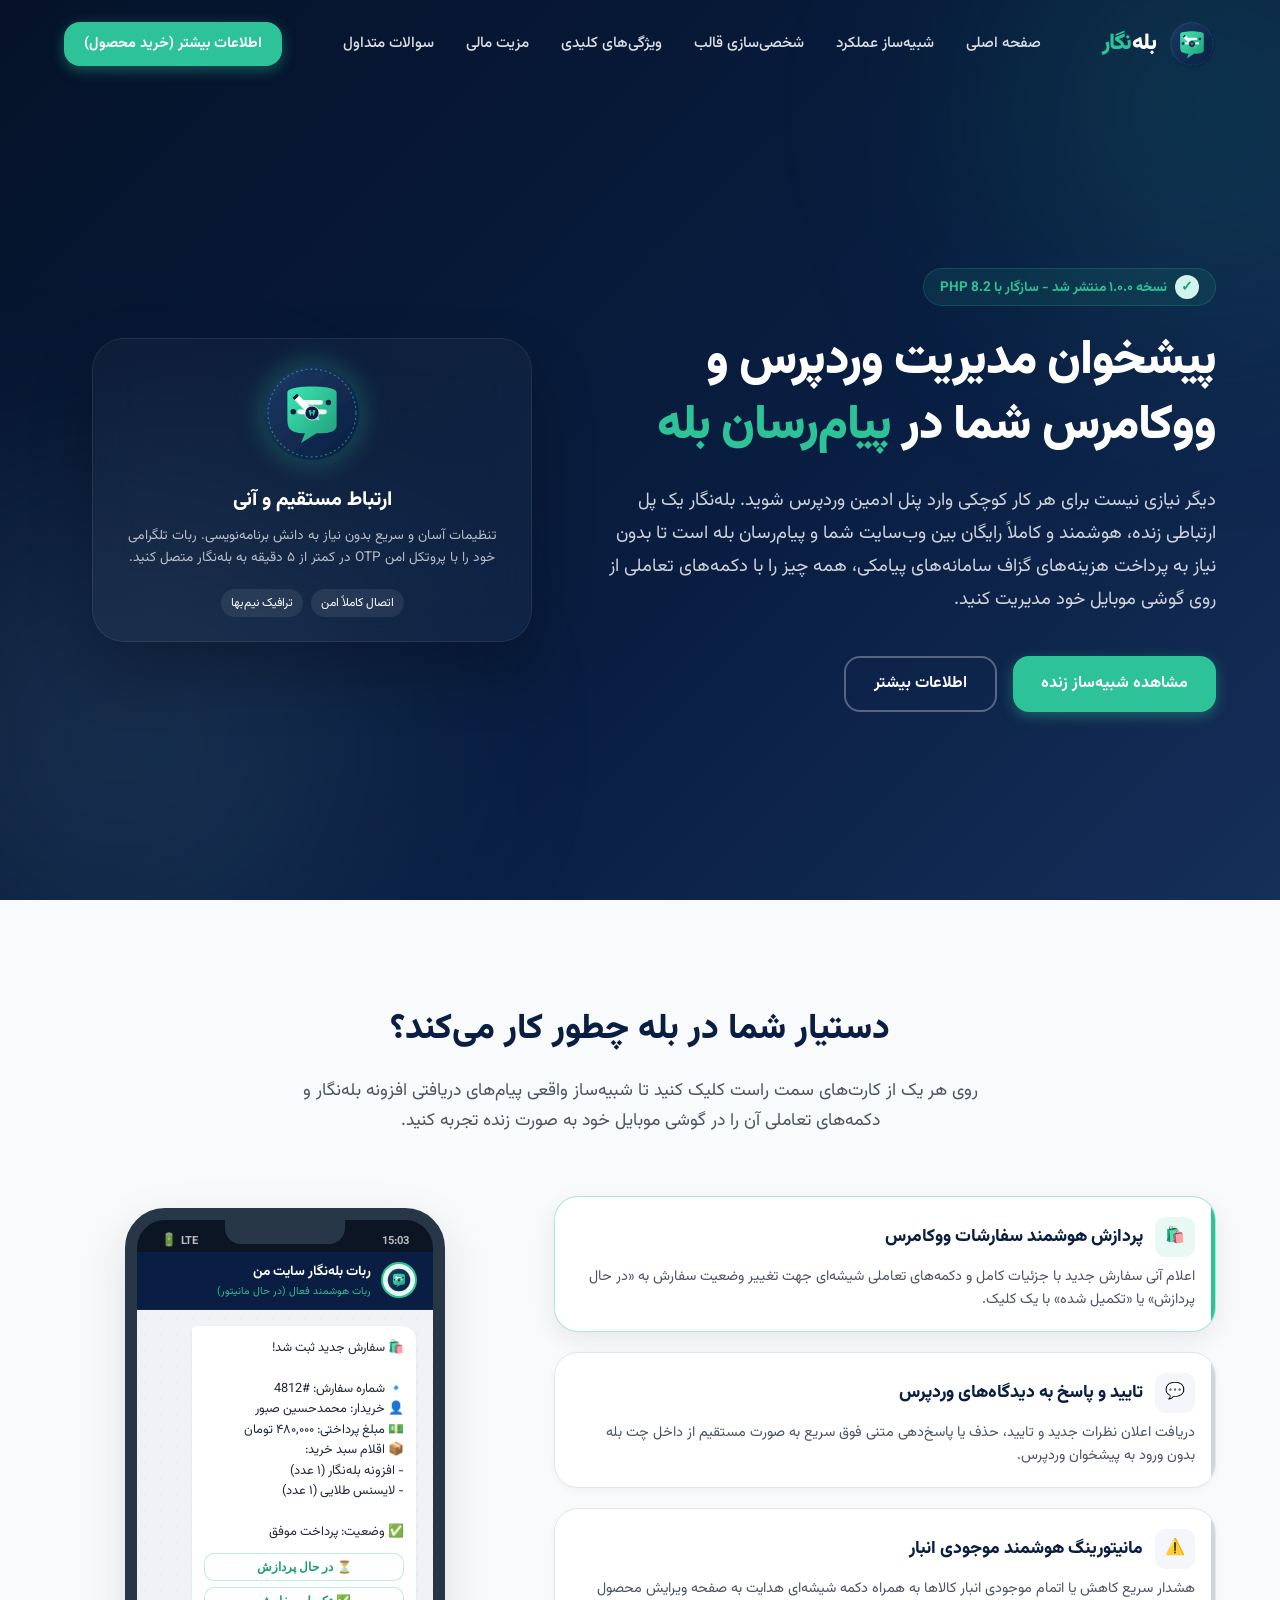
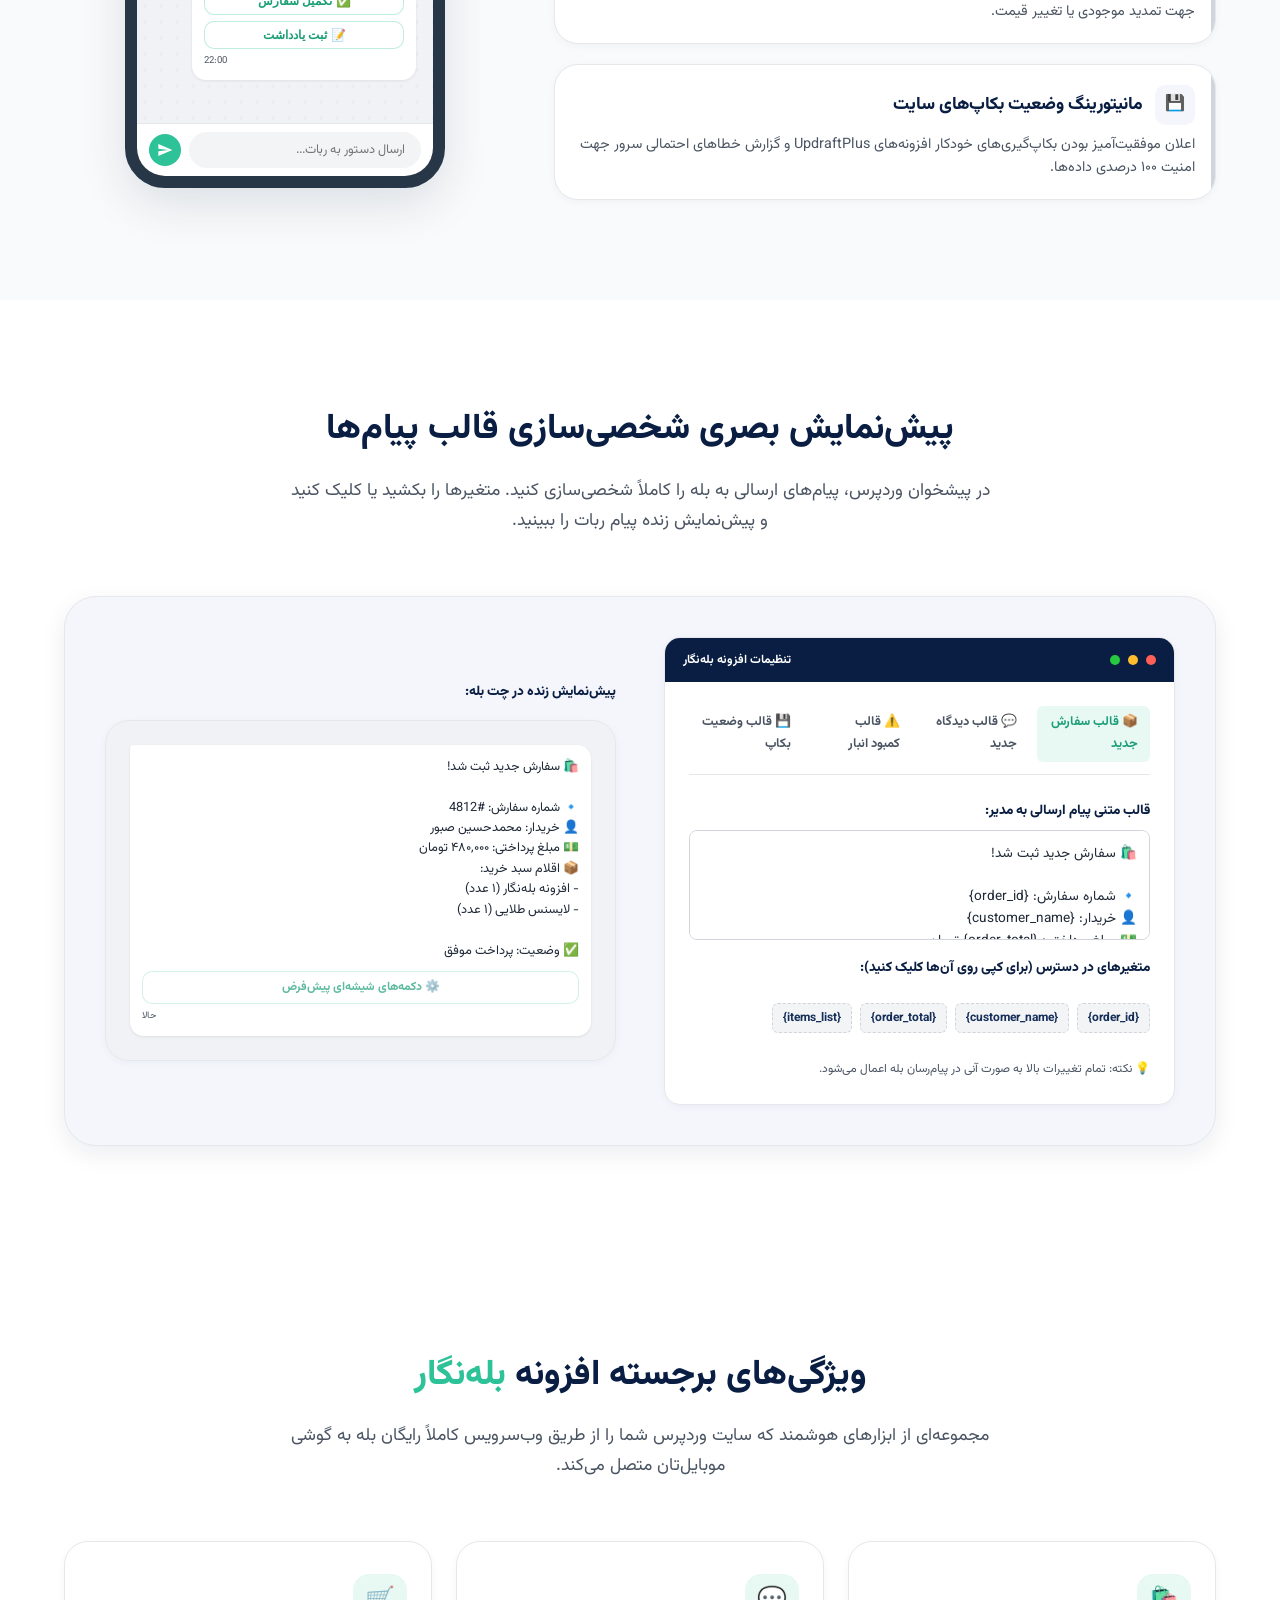
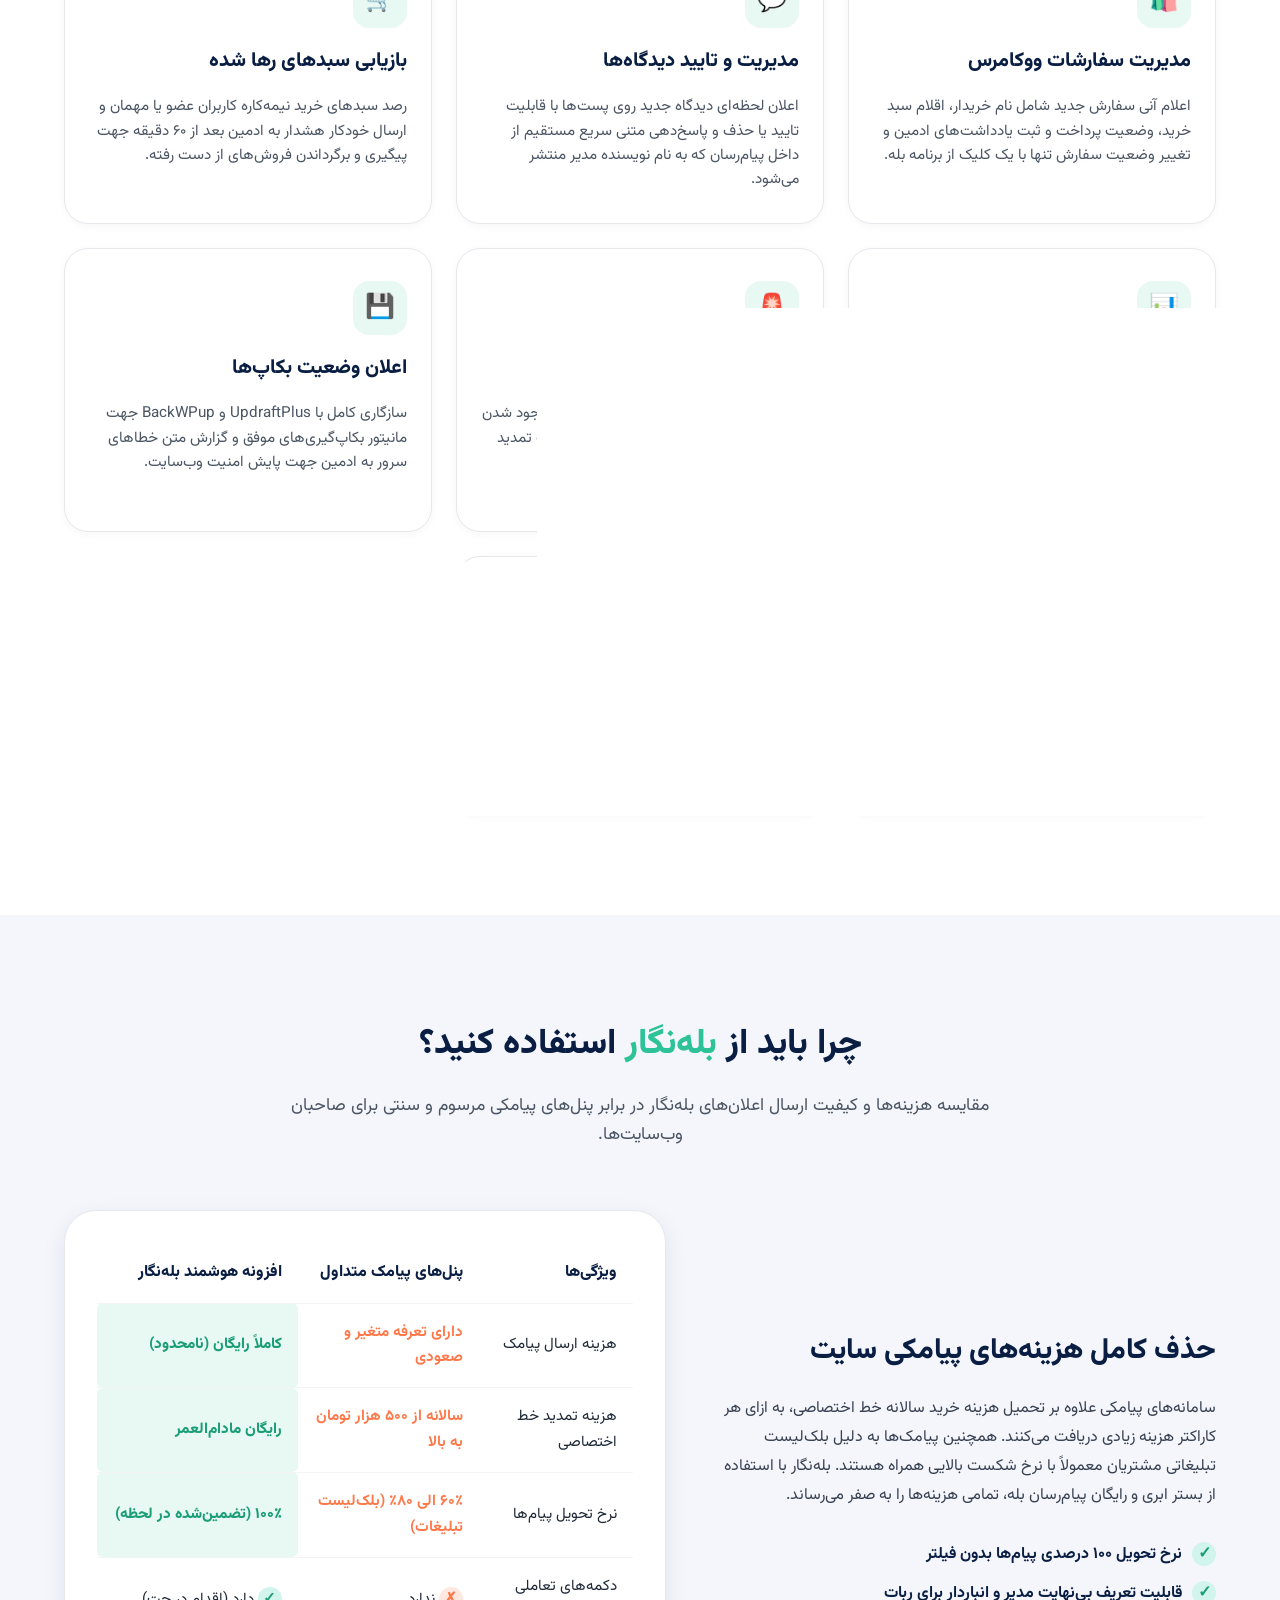
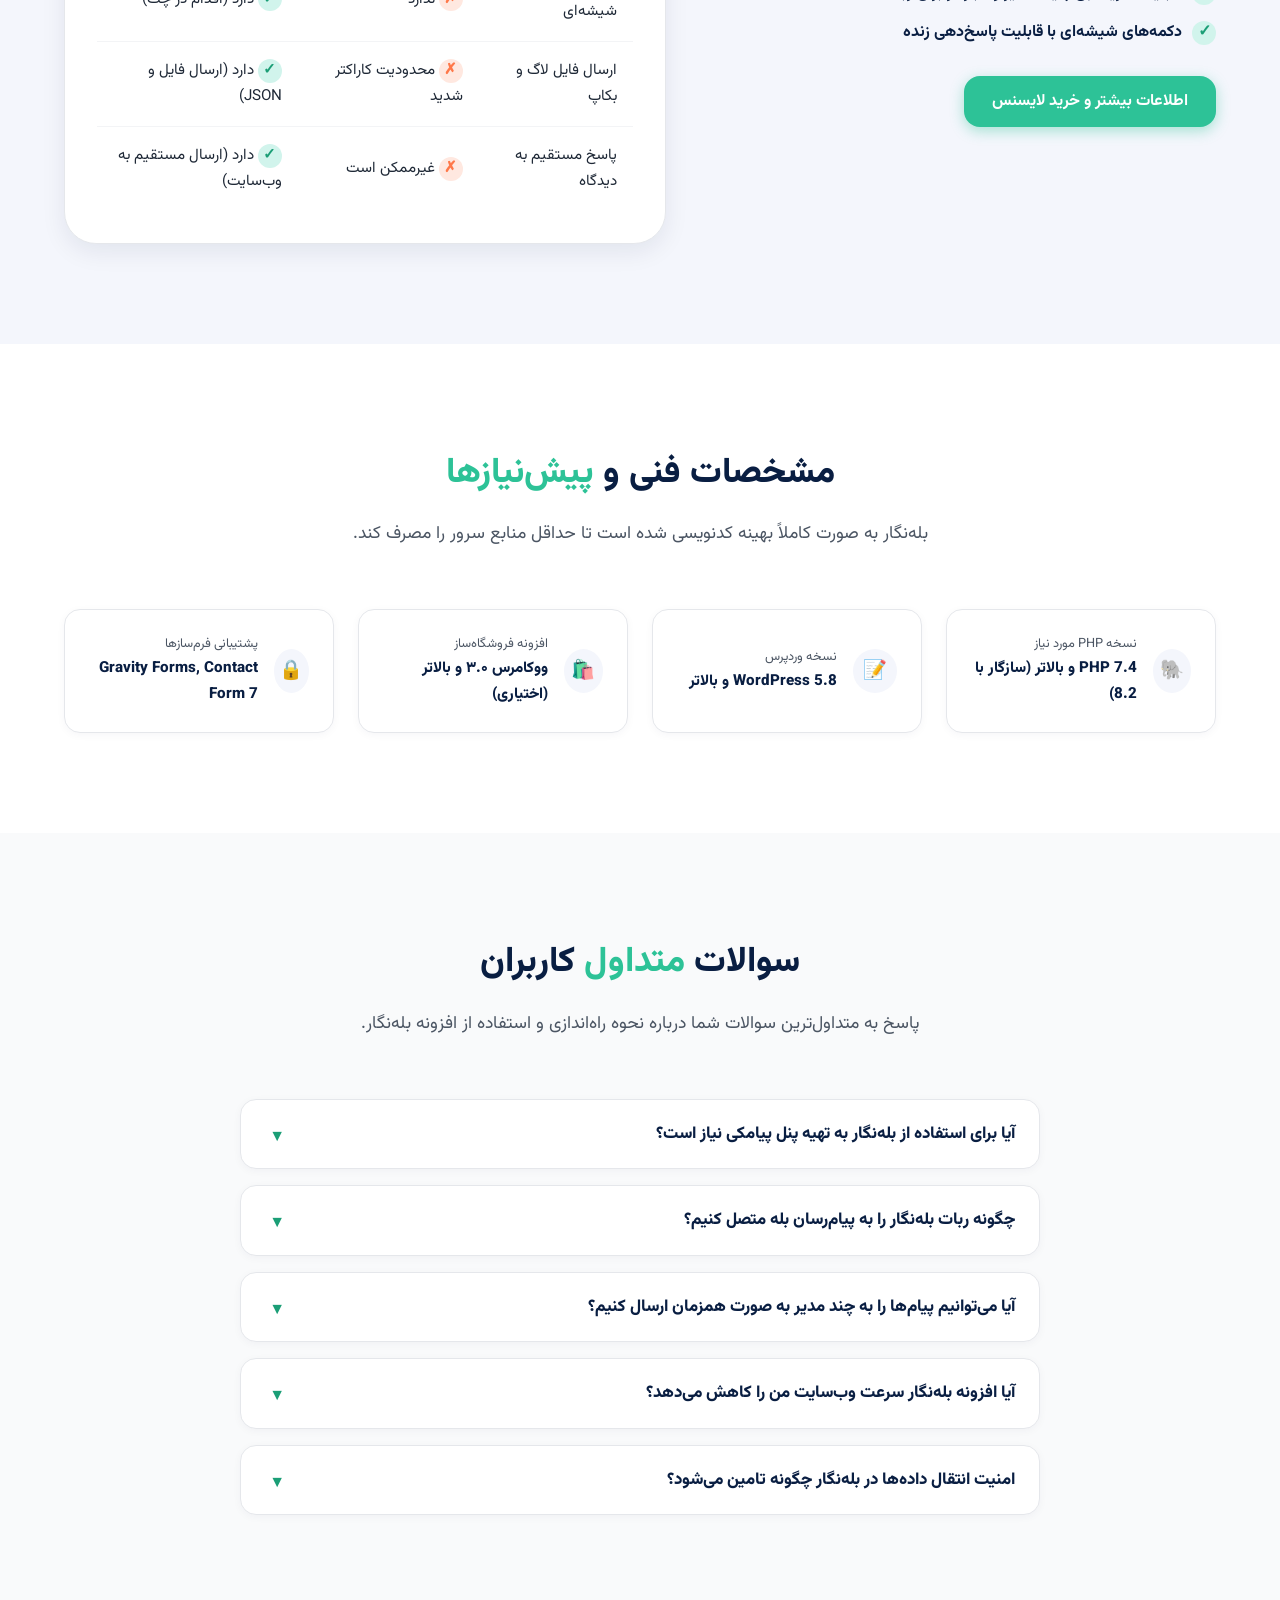
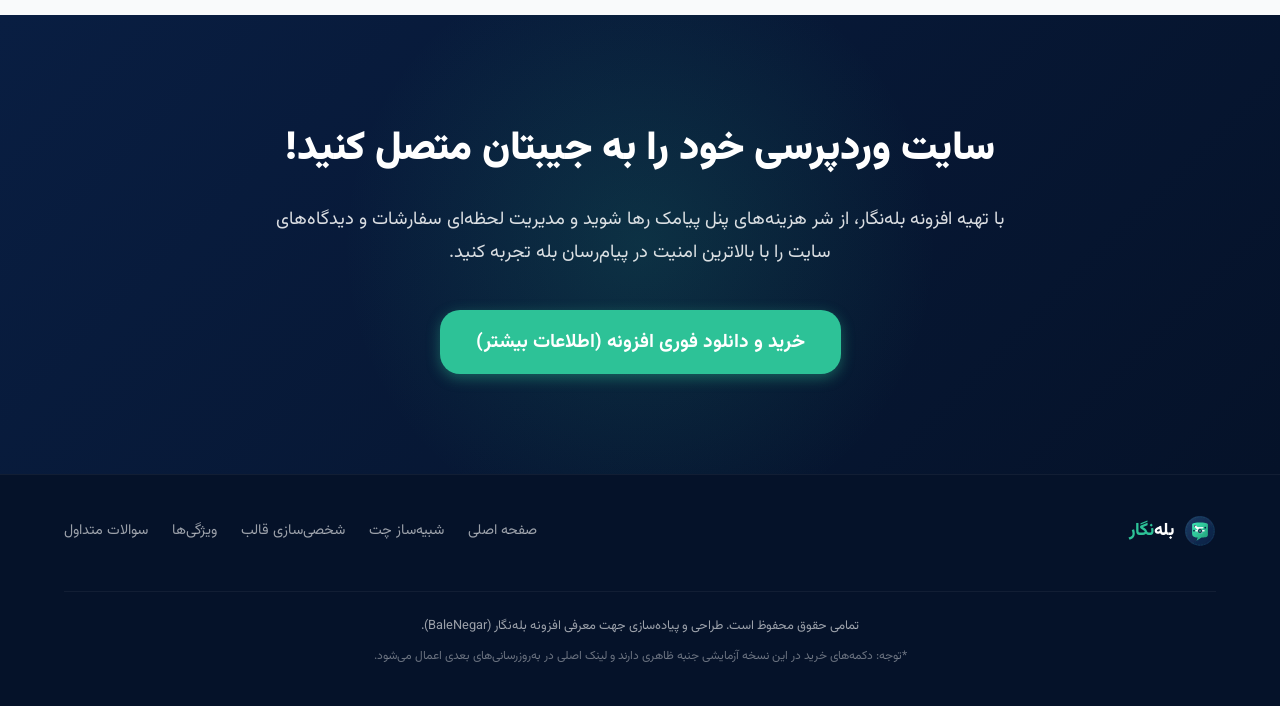
==== index.html @ 938f5ae0 "feat: implement responsive Persian landing page for baleNegar with interactive simulators" ====
<!DOCTYPE html>
<html lang="fa" dir="rtl">
<head>
  <meta charset="UTF-8">
  <meta name="viewport" content="width=device-width, initial-scale=1.0">
  <title>بله‌نگار | افزونه هوشمند مدیریت وردپرس و ووکامرس در پیام‌رسان بله</title>
  
  <!-- SEO Meta Tags -->
  <meta name="description" content="با افزونه بله‌نگار، سایت وردپرسی و فروشگاه ووکامرس خود را مستقیماً از داخل پیام‌رسان بله مدیریت کنید. اعلان سفارشات جدید، تایید دیدگاه‌ها و گزارش فروش با دکمه‌های شیشه‌ای تعاملی بدون هزینه پیامک.">
  <meta name="keywords" content="بله نگار, افزونه بله نگار, ربات بله وردپرس, اعلان سفارش ووکامرس بله, اتصال وردپرس به بله, پیام رسان بله وردپرس, مدیریت وردپرس با موبایل">
  <meta name="author" content="baleNegar">
  
  <!-- Open Graph / Facebook -->
  <meta property="og:type" content="website">
  <meta property="og:title" content="بله‌نگار | دستیار هوشمند وردپرس در پیام‌رسان بله">
  <meta property="og:description" content="مدیریت سفارشات، تایید دیدگاه‌ها و دریافت گزارش‌های فروش لحظه‌ای به صورت کاملاً رایگان در پیام‌رسان بله.">
  <meta property="og:image" content="assets/images/logo.svg">
  
  <!-- Twitter -->
  <meta property="twitter:card" content="summary_large_image">
  <meta property="twitter:title" content="بله‌نگار | دستیار هوشمند وردپرس در پیام‌رسان بله">
  <meta property="twitter:description" content="کاهش هزینه‌های پیامکی سایت به صفر با ارسال نوتیفیکیشن‌های تعاملی وردپرس به پیام‌رسان بله.">
  <meta property="twitter:image" content="assets/images/logo.svg">

  <!-- Favicon -->
  <link rel="icon" type="image/svg+xml" href="assets/images/logo.svg">

  <!-- Stylesheets -->
  <link rel="stylesheet" href="assets/css/style.css">
</head>
<body>

  <!-- --- HEADER & NAVIGATION --- -->
  <header class="header" id="home">
    <div class="container">
      <div class="logo-wrapper">
        <img src="assets/images/logo.svg" alt="بله‌نگار" class="logo-icon">
        <span class="logo-text">بله‌<span>نگار</span></span>
      </div>
      
      <nav class="nav-menu">
        <a href="#home" class="nav-link">صفحه اصلی</a>
        <a href="#simulator" class="nav-link">شبیه‌ساز عملکرد</a>
        <a href="#admin-sim" class="nav-link">شخصی‌سازی قالب</a>
        <a href="#features" class="nav-link">ویژگی‌های کلیدی</a>
        <a href="#comparison" class="nav-link">مزیت مالی</a>
        <a href="#faq" class="nav-link">سوالات متداول</a>
      </nav>
      
      <div class="header-cta">
        <a href="#cta-section" class="btn btn-primary">اطلاعات بیشتر (خرید محصول)</a>
      </div>
      
      <button class="menu-toggle" aria-label="منوی اصلی">
        <span></span>
        <span></span>
        <span></span>
      </button>
    </div>
  </header>

  <!-- --- HERO SECTION --- -->
  <section class="hero">
    <div class="container">
      <div class="hero-content">
        <div class="badge-tag">
          <span class="comp-check">✓</span> نسخه ۱.۰.۰ منتشر شد - سازگار با PHP 8.2
        </div>
        <h1 class="hero-title">
          پیشخوان مدیریت وردپرس و ووکامرس شما در <span>پیام‌رسان بله</span>
        </h1>
        <p class="hero-description">
          دیگر نیازی نیست برای هر کار کوچکی وارد پنل ادمین وردپرس شوید. بله‌نگار یک پل ارتباطی زنده، هوشمند و کاملاً رایگان بین وب‌سایت شما و پیام‌رسان بله است تا بدون نیاز به پرداخت هزینه‌های گزاف سامانه‌های پیامکی، همه چیز را با دکمه‌های تعاملی از روی گوشی موبایل خود مدیریت کنید.
        </p>
        <div class="hero-cta">
          <a href="#simulator" class="btn btn-primary">مشاهده شبیه‌ساز زنده</a>
          <a href="#cta-section" class="btn btn-secondary">اطلاعات بیشتر</a>
        </div>
      </div>
      
      <div class="hero-visual">
        <div class="hero-card">
          <!-- Inner decorative mockup representing syncing -->
          <div style="text-align: center; margin-bottom: 20px;">
            <img src="assets/images/logo.svg" alt="بله‌نگار" style="width: 100px; height: 100px; margin: 0 auto; filter: drop-shadow(0 0 15px var(--bale-green-glow));">
          </div>
          <h3 style="text-align: center; font-weight: 800; font-size: 1.25rem; margin-bottom: 8px; color: var(--white);">ارتباط مستقیم و آنی</h3>
          <p style="text-align: center; font-size: 0.85rem; color: rgba(255, 255, 255, 0.7); line-height: 1.6;">
            تنظیمات آسان و سریع بدون نیاز به دانش برنامه‌نویسی. ربات تلگرامی خود را با پروتکل امن OTP در کمتر از ۵ دقیقه به بله‌نگار متصل کنید.
          </p>
          <div style="display: flex; justify-content: center; gap: 8px; margin-top: 20px;">
            <span style="font-size: 0.75rem; background: rgba(255,255,255,0.08); padding: 4px 10px; border-radius: 100px;">اتصال کاملاً امن</span>
            <span style="font-size: 0.75rem; background: rgba(255,255,255,0.08); padding: 4px 10px; border-radius: 100px;">ترافیک نیم‌بها</span>
          </div>
        </div>
      </div>
    </div>
  </section>

  <!-- --- INTERACTIVE CHAT SIMULATOR --- -->
  <section class="section-interactive" id="simulator">
    <div class="container">
      <h2 class="section-title">دستیار شما در بله چطور کار می‌کند؟</h2>
      <p class="section-subtitle">
        روی هر یک از کارت‌های سمت راست کلیک کنید تا شبیه‌ساز واقعی پیام‌های دریافتی افزونه بله‌نگار و دکمه‌های تعاملی آن را در گوشی موبایل خود به صورت زنده تجربه کنید.
      </p>
      
      <div class="interactive-grid">
        <!-- Control panel (Right side) -->
        <div class="interactive-control-panel">
          <div class="control-card active" data-scenario="orders">
            <div class="control-card-header">
              <div class="control-icon-box">🛍️</div>
              <h3 class="control-card-title">پردازش هوشمند سفارشات ووکامرس</h3>
            </div>
            <p class="control-card-desc">
              اعلام آنی سفارش جدید با جزئیات کامل و دکمه‌های تعاملی شیشه‌ای جهت تغییر وضعیت سفارش به «در حال پردازش» یا «تکمیل شده» با یک کلیک.
            </p>
          </div>
          
          <div class="control-card" data-scenario="comments">
            <div class="control-card-header">
              <div class="control-icon-box">💬</div>
              <h3 class="control-card-title">تایید و پاسخ به دیدگاه‌های وردپرس</h3>
            </div>
            <p class="control-card-desc">
              دریافت اعلان نظرات جدید و تایید، حذف یا پاسخ‌دهی متنی فوق سریع به صورت مستقیم از داخل چت بله بدون ورود به پیشخوان وردپرس.
            </p>
          </div>
          
          <div class="control-card" data-scenario="stock">
            <div class="control-card-header">
              <div class="control-icon-box">⚠️</div>
              <h3 class="control-card-title">مانیتورینگ هوشمند موجودی انبار</h3>
            </div>
            <p class="control-card-desc">
              هشدار سریع کاهش یا اتمام موجودی انبار کالاها به همراه دکمه شیشه‌ای هدایت به صفحه ویرایش محصول جهت تمدید موجودی یا تغییر قیمت.
            </p>
          </div>
          
          <div class="control-card" data-scenario="backup">
            <div class="control-card-header">
              <div class="control-icon-box">💾</div>
              <h3 class="control-card-title">مانیتورینگ وضعیت بکاپ‌های سایت</h3>
            </div>
            <p class="control-card-desc">
              اعلان موفقیت‌آمیز بودن بکاپ‌گیری‌های خودکار افزونه‌های UpdraftPlus و گزارش خطاهای احتمالی سرور جهت امنیت ۱۰۰ درصدی داده‌ها.
            </p>
          </div>
        </div>
        
        <!-- Phone Mockup (Left side) -->
        <div class="hero-visual">
          <div class="phone-mockup">
            <div class="phone-status-bar">
              <span>15:03</span>
              <div style="display: flex; gap: 4px; align-items: center;">
                <span>LTE</span>
                <span style="font-size: 0.8rem;">🔋</span>
              </div>
            </div>
            
            <div class="bale-app-header">
              <div class="bale-avatar">
                <img src="assets/images/logo.svg" alt="آواتار بله‌نگار">
              </div>
              <div class="bale-contact-info">
                <span class="bale-contact-name">ربات بله‌نگار سایت من</span>
                <span class="bale-contact-status">ربات هوشمند فعال (در حال مانیتور)</span>
              </div>
            </div>
            
            <div class="bale-chat-area" id="chat-simulator-area">
              <!-- Chat bubbles will be dynamically loaded via JS -->
              
              <!-- Typing Indicator -->
              <div class="typing-indicator" id="simulator-typing">
                <div class="typing-dot"></div>
                <div class="typing-dot"></div>
                <div class="typing-dot"></div>
              </div>
            </div>
            
            <div class="bale-input-bar">
              <input type="text" class="bale-input-field" placeholder="ارسال دستور به ربات..." readonly>
              <button class="bale-send-btn" aria-label="ارسال">
                <svg viewBox="0 0 24 24" width="16" height="16" fill="currentColor">
                  <path d="M2 21l21-9L2 3v7l15 2-15 2z"/>
                </svg>
              </button>
            </div>
          </div>
        </div>
      </div>
    </div>
  </section>

  <!-- --- INTERACTIVE ADMIN PREVIEW --- -->
  <section class="section-admin-sim" id="admin-sim">
    <div class="container">
      <h2 class="section-title">پیش‌نمایش بصری شخصی‌سازی قالب پیام‌ها</h2>
      <p class="section-subtitle">
        در پیشخوان وردپرس، پیام‌های ارسالی به بله را کاملاً شخصی‌سازی کنید. متغیرها را بکشید یا کلیک کنید و پیش‌نمایش زنده پیام ربات را ببینید.
      </p>

      <div class="admin-sim-container">
        <!-- Admin Settings Form Mockup (Right) -->
        <div class="wp-admin-panel">
          <div class="wp-admin-header">
            <span class="wp-dot"></span>
            <span class="wp-dot"></span>
            <span class="wp-dot"></span>
            <span style="margin-right: auto; font-size: 0.75rem;">تنظیمات افزونه بله‌نگار</span>
          </div>
          
          <div class="wp-admin-body">
            <div class="admin-tabs">
              <div class="admin-tab active" data-tab="orders">📦 قالب سفارش جدید</div>
              <div class="admin-tab" data-tab="comments">💬 قالب دیدگاه جدید</div>
              <div class="admin-tab" data-tab="stock">⚠️ قالب کمبود انبار</div>
              <div class="admin-tab" data-tab="backup">💾 قالب وضعیت بکاپ</div>
            </div>

            <div class="admin-template-group">
              <label class="admin-label" for="admin-textarea">قالب متنی پیام ارسالی به مدیر:</label>
              <textarea id="admin-textarea" class="admin-textarea" placeholder="متن پیام خود را بنویسید..."></textarea>
            </div>

            <label class="admin-label">متغیرهای در دسترس (برای کپی روی آن‌ها کلیک کنید):</label>
            <div class="variable-container">
              <!-- WooCommerce variables -->
              <span class="variable-chip" data-var="{order_id}" data-tabs="orders" title="شماره سفارش">{order_id}</span>
              <span class="variable-chip" data-var="{customer_name}" data-tabs="orders" title="نام خریدار">{customer_name}</span>
              <span class="variable-chip" data-var="{order_total}" data-tabs="orders" title="مبلغ سفارش">{order_total}</span>
              <span class="variable-chip" data-var="{items_list}" data-tabs="orders" title="اقلام خرید">{items_list}</span>
              
              <!-- Comments variables -->
              <span class="variable-chip" data-var="{comment_author}" data-tabs="comments" title="نویسنده دیدگاه" style="display: none;">{comment_author}</span>
              <span class="variable-chip" data-var="{comment_content}" data-tabs="comments" title="متن دیدگاه" style="display: none;">{comment_content}</span>
              <span class="variable-chip" data-var="{post_title}" data-tabs="comments" title="عنوان نوشته" style="display: none;">{post_title}</span>
              
              <!-- Stock variables -->
              <span class="variable-chip" data-var="{product_name}" data-tabs="stock" title="نام محصول" style="display: none;">{product_name}</span>
              <span class="variable-chip" data-var="{stock_qty}" data-tabs="stock" title="موجودی محصول" style="display: none;">{stock_qty}</span>
              
              <!-- Backup variables -->
              <span class="variable-chip" data-var="{backup_time}" data-tabs="backup" title="زمان بکاپ" style="display: none;">{backup_time}</span>
              <span class="variable-chip" data-var="{backup_size}" data-tabs="backup" title="حجم بکاپ" style="display: none;">{backup_size}</span>
            </div>
            
            <p style="font-size: 0.75rem; color: var(--gray-600); margin-top: 10px;">
              💡 نکته: تمام تغییرات بالا به صورت آنی در پیام‌رسان بله اعمال می‌شود.
            </p>
          </div>
        </div>

        <!-- Live Preview Phone bubble (Left) -->
        <div style="display: flex; flex-direction: column; justify-content: center; align-items: stretch; gap: 16px;">
          <h4 class="admin-label">پیش‌نمایش زنده در چت بله:</h4>
          
          <div style="background-color: #f0f2f5; border: 1px solid var(--gray-200); border-radius: var(--radius-lg); padding: 24px; box-shadow: var(--shadow-sm); display: flex; flex-direction: column; min-height: 250px; justify-content: center;">
            <div class="message-bubble message-received" style="max-width: 100%; align-self: stretch; animation: none;">
              <div id="admin-live-preview-message">
                <!-- Will be dynamically populated by JS -->
              </div>
              <div class="inline-keyboard">
                <span class="inline-btn" style="pointer-events: none; opacity: 0.7;">⚙️ دکمه‌های شیشه‌ای پیش‌فرض</span>
              </div>
              <span class="message-time">حالا</span>
            </div>
          </div>
        </div>
      </div>
    </div>
  </section>

  <!-- --- FEATURE GRID SECTION --- -->
  <section class="section-features" id="features">
    <div class="container">
      <h2 class="section-title">ویژگی‌های برجسته افزونه <span>بله‌نگار</span></h2>
      <p class="section-subtitle">
        مجموعه‌ای از ابزارهای هوشمند که سایت وردپرس شما را از طریق وب‌سرویس کاملاً رایگان بله به گوشی موبایل‌تان متصل می‌کند.
      </p>
      
      <div class="features-grid">
        <div class="feature-card">
          <div class="feature-icon-box">🛍️</div>
          <h3 class="feature-title">مدیریت سفارشات ووکامرس</h3>
          <p class="feature-desc">
            اعلام آنی سفارش جدید شامل نام خریدار، اقلام سبد خرید، وضعیت پرداخت و ثبت یادداشت‌های ادمین و تغییر وضعیت سفارش تنها با یک کلیک از برنامه بله.
          </p>
        </div>

        <div class="feature-card">
          <div class="feature-icon-box">💬</div>
          <h3 class="feature-title">مدیریت و تایید دیدگاه‌ها</h3>
          <p class="feature-desc">
            اعلان لحظه‌ای دیدگاه جدید روی پست‌ها با قابلیت تایید یا حذف و پاسخ‌دهی متنی سریع مستقیم از داخل پیام‌رسان که به نام نویسنده مدیر منتشر می‌شود.
          </p>
        </div>

        <div class="feature-card">
          <div class="feature-icon-box">🛒</div>
          <h3 class="feature-title">بازیابی سبدهای رها شده</h3>
          <p class="feature-desc">
            رصد سبدهای خرید نیمه‌کاره کاربران عضو یا مهمان و ارسال خودکار هشدار به ادمین بعد از ۶۰ دقیقه جهت پیگیری و برگرداندن فروش‌های از دست رفته.
          </p>
        </div>

        <div class="feature-card">
          <div class="feature-icon-box">📊</div>
          <h3 class="feature-title">گزارش‌های زمان‌بندی شده</h3>
          <p class="feature-desc">
            ارسال خودکار گزارش‌های فروش روزانه، هفتگی و ماهانه شامل نمودار و مبالغ تراکنش‌ها، تعداد سفارش‌ها و پرفروش‌ترین محصولات دوره به چت ادمین.
          </p>
        </div>

        <div class="feature-card">
          <div class="feature-icon-box">🚨</div>
          <h3 class="feature-title">مانیتورینگ موجودی انبار</h3>
          <p class="feature-desc">
            اعلان کاهش شدید موجودی محصول یا ناموجود شدن کالاها با ارسال دکمه شیشه‌ای ویرایش جهت تمدید موجودی یا تغییر فوری قیمت کالا.
          </p>
        </div>

        <div class="feature-card">
          <div class="feature-icon-box">💾</div>
          <h3 class="feature-title">اعلان وضعیت بکاپ‌ها</h3>
          <p class="feature-desc">
            سازگاری کامل با UpdraftPlus و BackWPup جهت مانیتور بکاپ‌گیری‌های موفق و گزارش متن خطاهای سرور به ادمین جهت پایش امنیت وب‌سایت.
          </p>
        </div>

        <div class="feature-card">
          <div class="feature-icon-box">📢</div>
          <h3 class="feature-title">اطلاع‌رسانی خودکار کانال</h3>
          <p class="feature-desc">
            ارسال و انتشار خودکار مقالات جدید، کدهای تخفیف، اعلام محصولات جدید و تغییرات قیمت با کادربندی شکیل به کانال عمومی مشتریان شما در بله.
          </p>
        </div>

        <div class="feature-card">
          <div class="feature-icon-box">🔒</div>
          <h3 class="feature-title">احراز هویت دو مرحله‌ای OTP</h3>
          <p class="feature-desc">
            پروتکل ارتباطی کاملاً ایمن با ایجاد و وارد کردن کد امنیتی یک‌بار مصرف برای اتصال ادمین‌ها و انبارداران جدید سایت به ربات پیام‌رسان.
          </p>
        </div>
      </div>
    </div>
  </section>

  <!-- --- VALUE COMPARISON SECTION --- -->
  <section class="section-comparison" id="comparison">
    <div class="container">
      <h2 class="section-title">چرا باید از <span>بله‌نگار</span> استفاده کنید؟</h2>
      <p class="section-subtitle">
        مقایسه هزینه‌ها و کیفیت ارسال اعلان‌های بله‌نگار در برابر پنل‌های پیامکی مرسوم و سنتی برای صاحبان وب‌سایت‌ها.
      </p>
      
      <div class="comparison-wrapper">
        <div class="comparison-info">
          <h3 style="font-size: 1.8rem; font-weight: 800; color: var(--wp-navy); margin-bottom: 20px;">حذف کامل هزینه‌های پیامکی سایت</h3>
          <p style="color: var(--gray-700); margin-bottom: 30px; line-height: 1.8;">
            سامانه‌های پیامکی علاوه بر تحمیل هزینه خرید سالانه خط اختصاصی، به ازای هر کاراکتر هزینه زیادی دریافت می‌کنند. همچنین پیامک‌ها به دلیل بلک‌لیست تبلیغاتی مشتریان معمولاً با نرخ شکست بالایی همراه هستند. بله‌نگار با استفاده از بستر ابری و رایگان پیام‌رسان بله، تمامی هزینه‌ها را به صفر می‌رساند.
          </p>
          <ul style="display: flex; flex-direction: column; gap: 12px; margin-bottom: 30px;">
            <li style="display: flex; align-items: center; gap: 10px; font-weight: 700; color: var(--wp-navy);"><span class="comp-check">✓</span> نرخ تحویل ۱۰۰ درصدی پیام‌ها بدون فیلتر</li>
            <li style="display: flex; align-items: center; gap: 10px; font-weight: 700; color: var(--wp-navy);"><span class="comp-check">✓</span> قابلیت تعریف بی‌نهایت مدیر و انباردار برای ربات</li>
            <li style="display: flex; align-items: center; gap: 10px; font-weight: 700; color: var(--wp-navy);"><span class="comp-check">✓</span> دکمه‌های شیشه‌ای با قابلیت پاسخ‌دهی زنده</li>
          </ul>
          <a href="#cta-section" class="btn btn-primary">اطلاعات بیشتر و خرید لایسنس</a>
        </div>
        
        <div class="comparison-table-container">
          <table class="comp-table">
            <thead>
              <tr>
                <th>ویژگی‌ها</th>
                <th>پنل‌های پیامک متداول</th>
                <th>افزونه هوشمند بله‌نگار</th>
              </tr>
            </thead>
            <tbody>
              <tr>
                <td>هزینه ارسال پیامک</td>
                <td class="comp-value-sms">دارای تعرفه متغیر و صعودی</td>
                <td class="comp-value-bale">کاملاً رایگان (نامحدود)</td>
              </tr>
              <tr>
                <td>هزینه تمدید خط اختصاصی</td>
                <td class="comp-value-sms">سالانه از ۵۰۰ هزار تومان به بالا</td>
                <td class="comp-value-bale">رایگان مادام‌العمر</td>
              </tr>
              <tr>
                <td>نرخ تحویل پیام‌ها</td>
                <td class="comp-value-sms">۶۰٪ الی ۸۰٪ (بلک‌لیست تبلیغات)</td>
                <td class="comp-value-bale">۱۰۰٪ (تضمین‌شده در لحظه)</td>
              </tr>
              <tr>
                <td>دکمه‌های تعاملی شیشه‌ای</td>
                <td><span class="comp-cross">✗</span> ندارد</td>
                <td><span class="comp-check">✓</span> دارد (اقدام در چت)</td>
              </tr>
              <tr>
                <td>ارسال فایل لاگ و بکاپ</td>
                <td><span class="comp-cross">✗</span> محدودیت کاراکتر شدید</td>
                <td><span class="comp-check">✓</span> دارد (ارسال فایل و JSON)</td>
              </tr>
              <tr>
                <td>پاسخ مستقیم به دیدگاه</td>
                <td><span class="comp-cross">✗</span> غیرممکن است</td>
                <td><span class="comp-check">✓</span> دارد (ارسال مستقیم به وب‌سایت)</td>
              </tr>
            </tbody>
          </table>
        </div>
      </div>
    </div>
  </section>

  <!-- --- TECHNICAL SPECIFICATIONS --- -->
  <section class="section-specs">
    <div class="container">
      <h2 class="section-title">مشخصات فنی و <span>پیش‌نیازها</span></h2>
      <p class="section-subtitle">
        بله‌نگار به صورت کاملاً بهینه کدنویسی شده است تا حداقل منابع سرور را مصرف کند.
      </p>
      
      <div class="specs-grid">
        <div class="spec-card">
          <div class="spec-icon">🐘</div>
          <div class="spec-info">
            <span class="spec-label">نسخه PHP مورد نیاز</span>
            <span class="spec-value">PHP 7.4 و بالاتر (سازگار با 8.2)</span>
          </div>
        </div>

        <div class="spec-card">
          <div class="spec-icon">📝</div>
          <div class="spec-info">
            <span class="spec-label">نسخه وردپرس</span>
            <span class="spec-value">WordPress 5.8 و بالاتر</span>
          </div>
        </div>

        <div class="spec-card">
          <div class="spec-icon">🛍️</div>
          <div class="spec-info">
            <span class="spec-label">افزونه فروشگاه‌ساز</span>
            <span class="spec-value">ووکامرس ۳.۰ و بالاتر (اختیاری)</span>
          </div>
        </div>

        <div class="spec-card">
          <div class="spec-icon">🔒</div>
          <div class="spec-info">
            <span class="spec-label">پشتیبانی فرم‌سازها</span>
            <span class="spec-value">Gravity Forms, Contact Form 7</span>
          </div>
        </div>
      </div>
    </div>
  </section>

  <!-- --- FAQ SECTION --- -->
  <section class="section-faq" id="faq">
    <div class="container">
      <h2 class="section-title">سوالات <span>متداول</span> کاربران</h2>
      <p class="section-subtitle">
        پاسخ به متداول‌ترین سوالات شما درباره نحوه راه‌اندازی و استفاده از افزونه بله‌نگار.
      </p>
      
      <div class="faq-container">
        <div class="faq-item">
          <div class="faq-header">
            <span class="faq-title">آیا برای استفاده از بله‌نگار به تهیه پنل پیامکی نیاز است؟</span>
            <span class="faq-arrow">▼</span>
          </div>
          <div class="faq-body">
            <div class="faq-content">
              خیر، به هیچ وجه. بله‌نگار پیام‌های خود را در بستر وب‌سرویس رایگان (Bot API) پیام‌رسان بله ارسال می‌کند. تمامی اعلان‌ها کاملاً رایگان هستند و هیچ هزینه‌ای در بر نخواهند داشت.
            </div>
          </div>
        </div>

        <div class="faq-item">
          <div class="faq-header">
            <span class="faq-title">چگونه ربات بله‌نگار را به پیام‌رسان بله متصل کنیم؟</span>
            <span class="faq-arrow">▼</span>
          </div>
          <div class="faq-body">
            <div class="faq-content">
              این کار بسیار آسان است. کافی است به ربات رسمی «بازوی‌ساز» بله (BotFather بله) بروید و یک بازو (ربات) جدید بسازید. توکن دریافتی را در فیلد مربوطه در تنظیمات افزونه قرار دهید و سپس دکمه اتصال امن OTP را بزنید تا ربات شما در کمتر از یک دقیقه متصل و فعال شود.
            </div>
          </div>
        </div>

        <div class="faq-item">
          <div class="faq-header">
            <span class="faq-title">آیا می‌توانیم پیام‌ها را به چند مدیر به صورت همزمان ارسال کنیم؟</span>
            <span class="faq-arrow">▼</span>
          </div>
          <div class="faq-body">
            <div class="faq-content">
              بله. شما می‌توانید در پنل تنظیمات افزونه بله‌نگار، شناسه‌ کاربری (Chat ID) چندین ادمین یا انباردار را ثبت کنید. هر کدام از مدیران متصل، اعلان‌ها را دریافت کرده و می‌توانند به صورت تعاملی وضعیت سفارش‌ها یا دیدگاه‌ها را ویرایش کنند.
            </div>
          </div>
        </div>

        <div class="faq-item">
          <div class="faq-header">
            <span class="faq-title">آیا افزونه بله‌نگار سرعت وب‌سایت من را کاهش می‌دهد؟</span>
            <span class="faq-arrow">▼</span>
          </div>
          <div class="faq-body">
            <div class="faq-content">
              خیر. کدهای این افزونه کاملاً بهینه‌سازی شده و از توابع غیرهمگام (Asynchronous Requests) برای تبادل اطلاعات با سرورهای بله استفاده می‌کنند. این فرآیند کوچک‌ترین تاثیری روی سرعت لود صفحات سایت برای خریداران نهایی نخواهد داشت.
            </div>
          </div>
        </div>

        <div class="faq-item">
          <div class="faq-header">
            <span class="faq-title">امنیت انتقال داده‌ها در بله‌نگار چگونه تامین می‌شود؟</span>
            <span class="faq-arrow">▼</span>
          </div>
          <div class="faq-body">
            <div class="faq-content">
              بله‌نگار از توکن‌های رمزنگاری شده اختصاصی بله استفاده می‌کند. همچنین فرآیند اتصال ادمین‌ها تنها با وارد کردن کد امنیتی یک‌بار مصرف (OTP) با مدت اعتبار یک دقیقه‌ای انجام می‌شود. تمام دستورات بازگشتی از پیام‌رسان نیز توسط متدهای ضد هک وردپرس (Nonces/Sanitization) اعتبارسنجی می‌شوند.
            </div>
          </div>
        </div>
      </div>
    </div>
  </section>

  <!-- --- FINAL CTA SECTION --- -->
  <section class="section-cta" id="cta-section">
    <div class="container">
      <h2 class="cta-title">سایت وردپرسی خود را به جیبتان متصل کنید!</h2>
      <p class="cta-desc">
        با تهیه افزونه بله‌نگار، از شر هزینه‌های پنل پیامک رها شوید و مدیریت لحظه‌ای سفارشات و دیدگاه‌های سایت را با بالاترین امنیت در پیام‌رسان بله تجربه کنید.
      </p>
      <a href="#" class="btn btn-primary btn-lg" style="font-size: 1.2rem; padding: 16px 36px; border-radius: 20px;">خرید و دانلود فوری افزونه (اطلاعات بیشتر)</a>
    </div>
  </section>

  <!-- --- FOOTER --- -->
  <footer class="footer">
    <div class="container">
      <div class="footer-logo">
        <img src="assets/images/logo.svg" alt="بله‌نگار">
        <span class="footer-logo-text">بله‌<span>نگار</span></span>
      </div>
      
      <div class="footer-nav">
        <a href="#home" class="footer-link">صفحه اصلی</a>
        <a href="#simulator" class="footer-link">شبیه‌ساز چت</a>
        <a href="#admin-sim" class="footer-link">شخصی‌سازی قالب</a>
        <a href="#features" class="footer-link">ویژگی‌ها</a>
        <a href="#faq" class="footer-link">سوالات متداول</a>
      </div>
      
      <div class="footer-copy">
        <p>تمامی حقوق محفوظ است. طراحی و پیاده‌سازی جهت معرفی افزونه بله‌نگار (BaleNegar).</p>
        <p style="margin-top: 8px; font-size: 0.75rem; color: rgba(255,255,255,0.4);">
          *توجه: دکمه‌های خرید در این نسخه آزمایشی جنبه ظاهری دارند و لینک اصلی در به‌روزرسانی‌های بعدی اعمال می‌شود.
        </p>
      </div>
    </div>
  </footer>

  <!-- Scripts -->
  <script src="assets/js/main.js"></script>
</body>
</html>
---- assets/css/style.css ----
/*
  baleNegar WordPress Plugin Landing Page Stylesheet
  Design Theme: Bale Messenger & WordPress Integration
  Colors: #2DC297 (Bale Green), #091E42 (WordPress Navy), #A0DFF9 (Light Blue)
  Typography: Vazirmatn (Persian RTL optimized)
*/

@import url('https://fonts.googleapis.com/css2?family=Vazirmatn:wght@100..900&display=swap');

/* --- DESIGN SYSTEM & CSS VARIABLES --- */
:root {
  --bale-green: #2DC297;
  --bale-green-dark: #1b9e76;
  --bale-green-light: #44dbb1;
  --bale-green-bg: #e8f9f4;
  --bale-green-glow: rgba(45, 194, 151, 0.4);
  
  --wp-navy: #091E42;
  --wp-navy-light: #162f59;
  --wp-navy-lighter: #284c82;
  --wp-navy-bg: #f4f6fc;
  --wp-navy-dark: #051229;
  
  --bale-blue-light: #A0DFF9;
  --bale-blue-glow: rgba(160, 223, 249, 0.3);
  
  --accent-orange: #ff7849;
  
  --white: #ffffff;
  --gray-50: #f9fafb;
  --gray-100: #f3f4f6;
  --gray-200: #e5e7eb;
  --gray-300: #d1d5db;
  --gray-600: #4b5563;
  --gray-700: #374151;
  --gray-800: #1f2937;
  
  --font-main: 'Vazirmatn', -apple-system, BlinkMacSystemFont, 'Segoe UI', Roboto, Helvetica, Arial, sans-serif;
  
  --radius-sm: 8px;
  --radius-md: 16px;
  --radius-lg: 24px;
  --radius-xl: 32px;
  
  --shadow-sm: 0 2px 8px rgba(9, 30, 66, 0.04);
  --shadow-md: 0 8px 24px rgba(9, 30, 66, 0.08);
  --shadow-lg: 0 16px 48px rgba(9, 30, 66, 0.12);
  --shadow-glow: 0 0 25px var(--bale-green-glow);
  
  --transition-fast: 0.2s cubic-bezier(0.4, 0, 0.2, 1);
  --transition-normal: 0.3s cubic-bezier(0.4, 0, 0.2, 1);
  --transition-slow: 0.5s cubic-bezier(0.4, 0, 0.2, 1);
}

/* --- RESET & BASIC STYLES --- */
*, *::before, *::after {
  box-sizing: border-box;
  margin: 0;
  padding: 0;
}

html {
  scroll-behavior: smooth;
  font-size: 16px;
  -webkit-tap-highlight-color: transparent;
}

body {
  font-family: var(--font-main);
  background-color: var(--white);
  color: var(--gray-800);
  direction: rtl;
  text-align: right;
  line-height: 1.7;
  overflow-x: hidden;
}

img, svg {
  max-width: 100%;
  height: auto;
  display: block;
}

ul {
  list-style: none;
}

a {
  text-decoration: none;
  color: inherit;
  transition: var(--transition-fast);
}

/* --- SCROLLBAR --- */
::-webkit-scrollbar {
  width: 10px;
}
::-webkit-scrollbar-track {
  background: var(--wp-navy-bg);
}
::-webkit-scrollbar-thumb {
  background: var(--bale-green);
  border-radius: 5px;
}
::-webkit-scrollbar-thumb:hover {
  background: var(--bale-green-dark);
}

/* --- TYPOGRAPHY & WRAPPERS --- */
.container {
  width: 100%;
  max-width: 1200px;
  margin: 0 auto;
  padding: 0 24px;
}

.section-title {
  text-align: center;
  font-size: 2.2rem;
  font-weight: 800;
  color: var(--wp-navy);
  margin-bottom: 16px;
  position: relative;
}

.section-title span {
  color: var(--bale-green);
}

.section-subtitle {
  text-align: center;
  font-size: 1.1rem;
  color: var(--gray-600);
  max-width: 700px;
  margin: 0 auto 60px;
}

/* --- BUTTONS --- */
.btn {
  display: inline-flex;
  align-items: center;
  justify-content: center;
  padding: 12px 28px;
  font-weight: 700;
  font-size: 1rem;
  border-radius: var(--radius-md);
  cursor: pointer;
  transition: all var(--transition-normal);
  border: none;
  gap: 8px;
}

.btn-primary {
  background-color: var(--bale-green);
  color: var(--white);
  box-shadow: 0 4px 14px rgba(45, 194, 151, 0.4);
}

.btn-primary:hover {
  background-color: var(--bale-green-dark);
  transform: translateY(-2px);
  box-shadow: 0 6px 20px rgba(45, 194, 151, 0.6);
}

.btn-secondary {
  background-color: transparent;
  color: var(--white);
  border: 2px stroke var(--white);
  border: 2px solid rgba(255, 255, 255, 0.3);
}

.btn-secondary:hover {
  background-color: rgba(255, 255, 255, 0.1);
  border-color: var(--white);
  transform: translateY(-2px);
}

.btn-navy {
  background-color: var(--wp-navy);
  color: var(--white);
}

.btn-navy:hover {
  background-color: var(--wp-navy-light);
  transform: translateY(-2px);
}

.btn-icon {
  width: 20px;
  height: 20px;
  fill: currentColor;
}

/* --- HEADER / NAVIGATION --- */
.header {
  position: fixed;
  top: 0;
  left: 0;
  width: 100%;
  z-index: 1000;
  transition: all var(--transition-normal);
  padding: 20px 0;
}

.header.scrolled {
  background-color: rgba(9, 30, 66, 0.95);
  backdrop-filter: blur(10px);
  padding: 12px 0;
  box-shadow: var(--shadow-md);
  border-bottom: 1px solid rgba(255, 255, 255, 0.1);
}

.header .container {
  display: flex;
  align-items: center;
  justify-content: space-between;
}

.logo-wrapper {
  display: flex;
  align-items: center;
  gap: 12px;
}

.logo-icon {
  width: 48px;
  height: 48px;
}

.logo-text {
  font-size: 1.4rem;
  font-weight: 900;
  color: var(--white);
  letter-spacing: -0.5px;
}

.logo-text span {
  color: var(--bale-green);
}

.nav-menu {
  display: flex;
  align-items: center;
  gap: 32px;
}

.nav-link {
  color: rgba(255, 255, 255, 0.85);
  font-weight: 500;
  font-size: 0.95rem;
  position: relative;
  padding: 8px 0;
}

.nav-link::after {
  content: '';
  position: absolute;
  bottom: 0;
  left: 0;
  width: 0;
  height: 2px;
  background-color: var(--bale-green);
  transition: var(--transition-normal);
}

.nav-link:hover {
  color: var(--white);
}

.nav-link:hover::after {
  width: 100%;
}

.header-cta .btn {
  font-size: 0.9rem;
  padding: 10px 20px;
}

.menu-toggle {
  display: none;
  flex-direction: column;
  gap: 6px;
  cursor: pointer;
  background: none;
  border: none;
}

.menu-toggle span {
  display: block;
  width: 28px;
  height: 3px;
  background-color: var(--white);
  border-radius: 2px;
  transition: var(--transition-normal);
}

/* --- HERO SECTION (PREMIUM DARK BACKGROUND) --- */
.hero {
  background: linear-gradient(135deg, var(--wp-navy-dark) 0%, var(--wp-navy) 60%, var(--wp-navy-light) 100%);
  min-height: 100vh;
  padding-top: 160px;
  padding-bottom: 80px;
  display: flex;
  align-items: center;
  color: var(--white);
  position: relative;
  overflow: hidden;
}

/* Glowing background shapes */
.hero::before, .hero::after {
  content: '';
  position: absolute;
  border-radius: 50%;
  filter: blur(120px);
  z-index: 1;
  pointer-events: none;
}

.hero::before {
  top: -10%;
  right: -10%;
  width: 400px;
  height: 400px;
  background-color: rgba(45, 194, 151, 0.15);
}

.hero::after {
  bottom: -10%;
  left: -10%;
  width: 500px;
  height: 500px;
  background-color: rgba(160, 223, 249, 0.1);
}

.hero .container {
  display: grid;
  grid-template-columns: 1.1fr 0.9fr;
  align-items: center;
  gap: 48px;
  position: relative;
  z-index: 2;
}

.hero-content {
  display: flex;
  flex-direction: column;
  align-items: flex-start;
}

.badge-tag {
  background: rgba(45, 194, 151, 0.1);
  color: var(--bale-green);
  border: 1px solid rgba(45, 194, 151, 0.2);
  padding: 6px 16px;
  border-radius: 100px;
  font-size: 0.85rem;
  font-weight: 700;
  margin-bottom: 24px;
  display: inline-flex;
  align-items: center;
  gap: 8px;
  animation: pulse 2s infinite;
}

@keyframes pulse {
  0% { box-shadow: 0 0 0 0 rgba(45, 194, 151, 0.4); }
  70% { box-shadow: 0 0 0 10px rgba(45, 194, 151, 0); }
  100% { box-shadow: 0 0 0 0 rgba(45, 194, 151, 0); }
}

.hero-title {
  font-size: 3rem;
  font-weight: 900;
  line-height: 1.35;
  margin-bottom: 24px;
  letter-spacing: -1px;
}

.hero-title span {
  color: var(--bale-green);
  position: relative;
  display: inline-block;
}

.hero-description {
  font-size: 1.15rem;
  color: rgba(255, 255, 255, 0.8);
  line-height: 1.8;
  margin-bottom: 40px;
}

.hero-cta {
  display: flex;
  gap: 16px;
  width: 100%;
}

.hero-visual {
  display: flex;
  justify-content: center;
  align-items: center;
  position: relative;
}

.hero-card {
  background: rgba(255, 255, 255, 0.03);
  border: 1px solid rgba(255, 255, 255, 0.08);
  border-radius: var(--radius-xl);
  padding: 24px;
  backdrop-filter: blur(20px);
  width: 100%;
  max-width: 440px;
  box-shadow: 0 30px 60px rgba(0, 0, 0, 0.25);
  position: relative;
  animation: float 6s ease-in-out infinite;
}

@keyframes float {
  0% { transform: translateY(0px); }
  50% { transform: translateY(-15px); }
  100% { transform: translateY(0px); }
}

/* --- INTERACTIVE BALE SIMULATOR (PHONE MOCKUP) --- */
.phone-mockup {
  width: 320px;
  height: 580px;
  background-color: #0c1524;
  border: 12px solid #283747;
  border-radius: 40px;
  box-shadow: var(--shadow-lg);
  overflow: hidden;
  position: relative;
  display: flex;
  flex-direction: column;
}

/* Speaker & Camera */
.phone-mockup::before {
  content: '';
  position: absolute;
  top: 0;
  left: 50%;
  transform: translateX(-50%);
  width: 120px;
  height: 24px;
  background-color: #283747;
  border-bottom-left-radius: 16px;
  border-bottom-right-radius: 16px;
  z-index: 10;
}

/* Phone Status Bar */
.phone-status-bar {
  height: 32px;
  padding: 12px 24px 0;
  display: flex;
  justify-content: space-between;
  align-items: center;
  color: rgba(255, 255, 255, 0.7);
  font-size: 0.7rem;
  font-weight: 700;
  z-index: 9;
}

/* Bale App Header inside Mockup */
.bale-app-header {
  background-color: var(--wp-navy);
  padding: 8px 16px;
  display: flex;
  align-items: center;
  gap: 10px;
  border-bottom: 1px solid rgba(255, 255, 255, 0.05);
  color: var(--white);
}

.bale-avatar {
  width: 36px;
  height: 36px;
  background: var(--bale-green-bg);
  border-radius: 50%;
  display: flex;
  align-items: center;
  justify-content: center;
  border: 2px solid var(--bale-green);
}

.bale-avatar img {
  width: 24px;
  height: 24px;
}

.bale-contact-info {
  display: flex;
  flex-direction: column;
}

.bale-contact-name {
  font-size: 0.85rem;
  font-weight: 700;
}

.bale-contact-status {
  font-size: 0.65rem;
  color: var(--bale-green);
}

/* Bale Chat Area */
.bale-chat-area {
  flex-grow: 1;
  background-color: #f0f2f5;
  background-image: radial-gradient(rgba(45, 194, 151, 0.05) 15%, transparent 16%);
  background-size: 16px 16px;
  padding: 16px;
  overflow-y: auto;
  display: flex;
  flex-direction: column;
  gap: 12px;
}

/* Chat Bubbles */
.message-bubble {
  max-width: 85%;
  padding: 12px;
  border-radius: 14px;
  font-size: 0.8rem;
  line-height: 1.6;
  position: relative;
  box-shadow: 0 1px 3px rgba(0,0,0,0.08);
  animation: popIn 0.3s cubic-bezier(0.175, 0.885, 0.32, 1.275) both;
}

@keyframes popIn {
  from { opacity: 0; transform: scale(0.8) translateY(10px); }
  to { opacity: 1; transform: scale(1) translateY(0); }
}

.message-received {
  background-color: var(--white);
  color: var(--gray-800);
  align-self: flex-start;
  border-top-left-radius: 4px;
}

.message-sent {
  background-color: #d1f4ec;
  color: var(--gray-800);
  align-self: flex-end;
  border-top-right-radius: 4px;
}

.message-time {
  display: block;
  text-align: left;
  font-size: 0.6rem;
  color: var(--gray-600);
  margin-top: 4px;
}

/* Inline Keyboard Buttons (دکمه‌های شیشه‌ای) */
.inline-keyboard {
  display: flex;
  flex-wrap: wrap;
  gap: 6px;
  margin-top: 10px;
}

.inline-btn {
  background-color: var(--white);
  border: 1px solid rgba(45, 194, 151, 0.3);
  color: var(--bale-green-dark);
  padding: 6px 12px;
  border-radius: 10px;
  font-size: 0.75rem;
  font-weight: 700;
  cursor: pointer;
  flex-grow: 1;
  text-align: center;
  transition: all var(--transition-fast);
  display: flex;
  align-items: center;
  justify-content: center;
  gap: 4px;
}

.inline-btn:hover {
  background-color: var(--bale-green-bg);
  border-color: var(--bale-green);
}

.inline-btn-clicked {
  background-color: #e5fcf6;
  border-color: var(--bale-green);
  color: var(--bale-green-dark);
  cursor: default;
}

/* Chat Input Bar */
.bale-input-bar {
  background-color: var(--white);
  padding: 8px 12px;
  display: flex;
  align-items: center;
  gap: 8px;
  border-top: 1px solid var(--gray-200);
}

.bale-input-field {
  flex-grow: 1;
  background-color: var(--gray-100);
  border: none;
  border-radius: 20px;
  padding: 8px 16px;
  font-family: var(--font-main);
  font-size: 0.8rem;
  outline: none;
}

.bale-send-btn {
  width: 32px;
  height: 32px;
  border-radius: 50%;
  background-color: var(--bale-green);
  border: none;
  color: var(--white);
  display: flex;
  align-items: center;
  justify-content: center;
  cursor: pointer;
}

/* Live typing indicator */
.typing-indicator {
  display: flex;
  align-items: center;
  gap: 4px;
  padding: 8px 12px;
  background: var(--white);
  border-radius: 12px;
  align-self: flex-start;
  margin-bottom: 8px;
  display: none;
}

.typing-dot {
  width: 6px;
  height: 6px;
  background-color: var(--bale-green);
  border-radius: 50%;
  animation: typingBounce 1.4s infinite ease-in-out both;
}

.typing-dot:nth-child(2) { animation-delay: 0.2s; }
.typing-dot:nth-child(3) { animation-delay: 0.4s; }

@keyframes typingBounce {
  0%, 80%, 100% { transform: scale(0); }
  40% { transform: scale(1); }
}

/* --- SECTION: DYNAMIC MOCKUP SECTION (GRID LAYOUT) --- */
.section-interactive {
  padding: 100px 0;
  background-color: var(--gray-50);
}

.interactive-grid {
  display: grid;
  grid-template-columns: 1.2fr 0.8fr;
  gap: 48px;
  align-items: center;
}

.interactive-control-panel {
  display: flex;
  flex-direction: column;
  gap: 20px;
}

.control-card {
  background: var(--white);
  border: 1px solid var(--gray-200);
  padding: 20px;
  border-radius: var(--radius-lg);
  cursor: pointer;
  transition: all var(--transition-normal);
  position: relative;
  overflow: hidden;
  box-shadow: var(--shadow-sm);
}

.control-card::before {
  content: '';
  position: absolute;
  top: 0;
  right: 0;
  width: 4px;
  height: 100%;
  background-color: var(--gray-300);
  transition: var(--transition-normal);
}

.control-card.active::before {
  background-color: var(--bale-green);
}

.control-card:hover {
  transform: translateX(-4px);
  box-shadow: var(--shadow-md);
  border-color: rgba(45, 194, 151, 0.2);
}

.control-card.active {
  border-color: rgba(45, 194, 151, 0.4);
  box-shadow: var(--shadow-md);
  background-color: var(--white);
}

.control-card-header {
  display: flex;
  align-items: center;
  gap: 12px;
  margin-bottom: 8px;
}

.control-icon-box {
  width: 40px;
  height: 40px;
  border-radius: 10px;
  background-color: var(--wp-navy-bg);
  color: var(--wp-navy);
  display: flex;
  align-items: center;
  justify-content: center;
  transition: all var(--transition-normal);
}

.control-card.active .control-icon-box {
  background-color: var(--bale-green-bg);
  color: var(--bale-green-dark);
}

.control-card-title {
  font-size: 1.1rem;
  font-weight: 800;
  color: var(--wp-navy);
}

.control-card-desc {
  font-size: 0.9rem;
  color: var(--gray-600);
  line-height: 1.6;
}

/* --- SECTION: INTERACTIVE ADMIN SIMULATOR --- */
.section-admin-sim {
  padding: 100px 0;
  background-color: var(--white);
}

.admin-sim-container {
  display: grid;
  grid-template-columns: 1fr 1fr;
  gap: 48px;
  background: var(--wp-navy-bg);
  border-radius: var(--radius-xl);
  padding: 40px;
  box-shadow: var(--shadow-md);
  border: 1px solid var(--gray-200);
}

.wp-admin-panel {
  background: var(--white);
  border-radius: var(--radius-md);
  border: 1px solid var(--gray-200);
  box-shadow: var(--shadow-sm);
  overflow: hidden;
  display: flex;
  flex-direction: column;
}

.wp-admin-header {
  background-color: var(--wp-navy);
  color: var(--white);
  padding: 12px 18px;
  display: flex;
  align-items: center;
  gap: 8px;
  font-size: 0.85rem;
  font-weight: 700;
}

.wp-dot {
  width: 10px;
  height: 10px;
  border-radius: 50%;
  background-color: #ff5f56;
}
.wp-dot:nth-child(2) { background-color: #ffbd2e; }
.wp-dot:nth-child(3) { background-color: #27c93f; }

.wp-admin-body {
  padding: 24px;
  display: flex;
  flex-direction: column;
  gap: 16px;
}

.admin-tabs {
  display: flex;
  gap: 8px;
  border-bottom: 1px solid var(--gray-200);
  padding-bottom: 12px;
  margin-bottom: 8px;
}

.admin-tab {
  padding: 6px 12px;
  font-size: 0.8rem;
  font-weight: 700;
  cursor: pointer;
  border-radius: 6px;
  transition: all var(--transition-fast);
  color: var(--gray-600);
}

.admin-tab.active {
  background-color: var(--bale-green-bg);
  color: var(--bale-green-dark);
}

.admin-template-group {
  display: flex;
  flex-direction: column;
  gap: 8px;
}

.admin-label {
  font-size: 0.85rem;
  font-weight: 800;
  color: var(--wp-navy);
}

.admin-textarea {
  width: 100%;
  height: 110px;
  border: 1px solid var(--gray-300);
  border-radius: var(--radius-sm);
  padding: 12px;
  font-family: var(--font-main);
  font-size: 0.85rem;
  resize: none;
  outline: none;
  transition: var(--transition-fast);
  color: var(--gray-800);
  line-height: 1.6;
}

.admin-textarea:focus {
  border-color: var(--bale-green);
  box-shadow: 0 0 0 3px var(--bale-green-glow);
}

.variable-container {
  display: flex;
  flex-wrap: wrap;
  gap: 8px;
  margin-top: 8px;
}

.variable-chip {
  background-color: var(--gray-100);
  border: 1px dashed var(--gray-300);
  padding: 4px 10px;
  border-radius: 6px;
  font-size: 0.75rem;
  cursor: pointer;
  direction: ltr;
  display: inline-flex;
  align-items: center;
  gap: 4px;
  transition: all var(--transition-fast);
  font-weight: 700;
  color: var(--wp-navy-light);
}

.variable-chip:hover {
  background-color: var(--bale-green-bg);
  border-color: var(--bale-green);
  color: var(--bale-green-dark);
}

/* --- SECTION: CORE FEATURES (GRID & CARDS) --- */
.section-features {
  padding: 100px 0;
  background-color: var(--white);
}

.features-grid {
  display: grid;
  grid-template-columns: repeat(auto-fit, minmax(280px, 1fr));
  gap: 24px;
}

.feature-card {
  background: var(--white);
  border: 1px solid var(--gray-200);
  padding: 32px 24px;
  border-radius: var(--radius-lg);
  box-shadow: var(--shadow-sm);
  transition: all var(--transition-normal);
  display: flex;
  flex-direction: column;
  align-items: flex-start;
  gap: 16px;
}

.feature-card:hover {
  transform: translateY(-8px);
  box-shadow: var(--shadow-lg);
  border-color: rgba(45, 194, 151, 0.3);
}

.feature-icon-box {
  width: 54px;
  height: 54px;
  border-radius: var(--radius-md);
  background-color: var(--bale-green-bg);
  color: var(--bale-green-dark);
  display: flex;
  align-items: center;
  justify-content: center;
  font-size: 1.5rem;
  transition: all var(--transition-normal);
}

.feature-card:hover .feature-icon-box {
  background-color: var(--bale-green);
  color: var(--white);
  transform: scale(1.1) rotate(5deg);
}

.feature-title {
  font-size: 1.25rem;
  font-weight: 800;
  color: var(--wp-navy);
}

.feature-desc {
  font-size: 0.95rem;
  color: var(--gray-600);
  line-height: 1.6;
}

/* --- SECTION: VALUE COMPARISON (TABLE & CARDS) --- */
.section-comparison {
  padding: 100px 0;
  background-color: var(--wp-navy-bg);
}

.comparison-wrapper {
  display: grid;
  grid-template-columns: 1fr 1.2fr;
  gap: 48px;
  align-items: center;
}

.comparison-info {
  display: flex;
  flex-direction: column;
  align-items: flex-start;
}

.comparison-table-container {
  background: var(--white);
  border-radius: var(--radius-xl);
  box-shadow: var(--shadow-md);
  padding: 32px;
  border: 1px solid var(--gray-200);
}

.comp-table {
  width: 100%;
  border-collapse: collapse;
  text-align: right;
}

.comp-table th, .comp-table td {
  padding: 16px;
  border-bottom: 1px solid var(--gray-100);
  font-size: 0.95rem;
}

.comp-table th {
  font-weight: 800;
  color: var(--wp-navy);
  font-size: 1rem;
}

.comp-table tr:last-child td {
  border-bottom: none;
}

.comp-value-sms {
  color: var(--accent-orange);
  font-weight: 700;
}

.comp-value-bale {
  color: var(--bale-green-dark);
  font-weight: 800;
  background-color: var(--bale-green-bg);
  border-radius: 6px;
  padding: 4px 10px;
}

.comp-check {
  display: inline-flex;
  align-items: center;
  justify-content: center;
  width: 24px;
  height: 24px;
  border-radius: 50%;
  background-color: #d1f4ec;
  color: var(--bale-green-dark);
  font-weight: 900;
}

.comp-cross {
  display: inline-flex;
  align-items: center;
  justify-content: center;
  width: 24px;
  height: 24px;
  border-radius: 50%;
  background-color: #ffe8e0;
  color: var(--accent-orange);
  font-weight: 900;
}

/* --- SECTION: SPECIFICATIONS & FAQ --- */
.section-specs {
  padding: 100px 0;
  background-color: var(--white);
}

.specs-grid {
  display: grid;
  grid-template-columns: repeat(auto-fit, minmax(240px, 1fr));
  gap: 24px;
}

.spec-card {
  background: var(--white);
  border: 1px solid var(--gray-200);
  border-radius: var(--radius-md);
  padding: 24px;
  box-shadow: var(--shadow-sm);
  display: flex;
  align-items: center;
  gap: 16px;
  transition: all var(--transition-normal);
}

.spec-card:hover {
  border-color: var(--bale-blue-light);
  transform: translateY(-2px);
  box-shadow: var(--shadow-md);
}

.spec-icon {
  width: 44px;
  height: 44px;
  border-radius: 50%;
  background-color: var(--wp-navy-bg);
  display: flex;
  align-items: center;
  justify-content: center;
  color: var(--wp-navy);
  font-size: 1.2rem;
}

.spec-info {
  display: flex;
  flex-direction: column;
}

.spec-label {
  font-size: 0.8rem;
  color: var(--gray-600);
}

.spec-value {
  font-size: 0.95rem;
  font-weight: 800;
  color: var(--wp-navy);
}

/* FAQ Accordion */
.section-faq {
  padding: 100px 0;
  background-color: var(--gray-50);
}

.faq-container {
  max-width: 800px;
  margin: 0 auto;
  display: flex;
  flex-direction: column;
  gap: 16px;
}

.faq-item {
  background: var(--white);
  border: 1px solid var(--gray-200);
  border-radius: var(--radius-md);
  box-shadow: var(--shadow-sm);
  overflow: hidden;
  transition: all var(--transition-normal);
}

.faq-header {
  padding: 20px 24px;
  display: flex;
  justify-content: space-between;
  align-items: center;
  cursor: pointer;
  user-select: none;
  transition: all var(--transition-normal);
}

.faq-header:hover {
  background-color: var(--gray-50);
}

.faq-title {
  font-size: 1.05rem;
  font-weight: 800;
  color: var(--wp-navy);
}

.faq-arrow {
  width: 20px;
  height: 20px;
  transition: transform var(--transition-normal);
  color: var(--bale-green-dark);
}

.faq-body {
  max-height: 0;
  overflow: hidden;
  transition: max-height var(--transition-normal) ease-out;
}

.faq-content {
  padding: 0 24px 20px;
  font-size: 0.95rem;
  color: var(--gray-600);
  line-height: 1.7;
  border-top: 1px solid transparent;
}

.faq-item.open {
  border-color: rgba(45, 194, 151, 0.4);
}

.faq-item.open .faq-arrow {
  transform: rotate(180deg);
}

.faq-item.open .faq-body {
  max-height: 300px; /* arbitrary height to slide down */
}

.faq-item.open .faq-content {
  border-top-color: var(--gray-100);
}

/* --- FINAL CTA SECTION --- */
.section-cta {
  padding: 100px 0;
  background: linear-gradient(135deg, var(--wp-navy) 0%, var(--wp-navy-dark) 100%);
  color: var(--white);
  text-align: center;
  position: relative;
  overflow: hidden;
}

.section-cta::before {
  content: '';
  position: absolute;
  top: 50%;
  left: 50%;
  transform: translate(-50%, -50%);
  width: 600px;
  height: 600px;
  background: radial-gradient(circle, rgba(45, 194, 151, 0.15) 0%, transparent 70%);
  z-index: 1;
}

.section-cta .container {
  position: relative;
  z-index: 2;
  max-width: 800px;
}

.cta-title {
  font-size: 2.5rem;
  font-weight: 900;
  margin-bottom: 20px;
}

.cta-desc {
  font-size: 1.15rem;
  color: rgba(255, 255, 255, 0.85);
  margin-bottom: 40px;
  line-height: 1.8;
}

/* --- FOOTER --- */
.footer {
  background-color: var(--wp-navy-dark);
  color: rgba(255, 255, 255, 0.6);
  padding: 40px 0;
  border-top: 1px solid rgba(255, 255, 255, 0.05);
  font-size: 0.9rem;
}

.footer .container {
  display: flex;
  justify-content: space-between;
  align-items: center;
  flex-wrap: wrap;
  gap: 20px;
}

.footer-logo {
  display: flex;
  align-items: center;
  gap: 10px;
}

.footer-logo img {
  width: 32px;
  height: 32px;
}

.footer-logo-text {
  font-weight: 800;
  color: var(--white);
  font-size: 1.1rem;
}

.footer-logo-text span {
  color: var(--bale-green);
}

.footer-nav {
  display: flex;
  gap: 24px;
}

.footer-link:hover {
  color: var(--white);
}

.footer-copy {
  width: 100%;
  text-align: center;
  margin-top: 24px;
  padding-top: 24px;
  border-top: 1px solid rgba(255, 255, 255, 0.05);
  font-size: 0.8rem;
}

/* --- RESPONSIVE MEDIA QUERIES --- */
@media (max-width: 992px) {
  .hero .container {
    grid-template-columns: 1fr;
    text-align: center;
    gap: 60px;
  }
  
  .hero-content {
    align-items: center;
  }
  
  .hero-title {
    font-size: 2.5rem;
  }
  
  .hero-cta {
    justify-content: center;
  }
  
  .interactive-grid {
    grid-template-columns: 1fr;
    gap: 40px;
  }
  
  .phone-mockup {
    margin: 0 auto;
  }
  
  .admin-sim-container {
    grid-template-columns: 1fr;
    padding: 24px;
  }
  
  .comparison-wrapper {
    grid-template-columns: 1fr;
    gap: 40px;
  }
  
  .comparison-info {
    align-items: center;
    text-align: center;
  }
}

@media (max-width: 768px) {
  .nav-menu {
    display: none;
    position: absolute;
    top: 100%;
    left: 0;
    width: 100%;
    background-color: var(--wp-navy);
    flex-direction: column;
    padding: 24px;
    gap: 16px;
    box-shadow: var(--shadow-lg);
    border-bottom: 2px solid var(--bale-green);
  }
  
  .nav-menu.open {
    display: flex;
  }
  
  .menu-toggle {
    display: flex;
  }
  
  .header-cta {
    display: none;
  }
  
  .section-title {
    font-size: 1.8rem;
  }
  
  .hero-title {
    font-size: 2rem;
  }
  
  .hero-cta {
    flex-direction: column;
    width: 100%;
  }
  
  .hero-cta .btn {
    width: 100%;
  }
  
  .footer .container {
    flex-direction: column;
    text-align: center;
  }
  
  .footer-nav {
    justify-content: center;
    flex-wrap: wrap;
  }
}
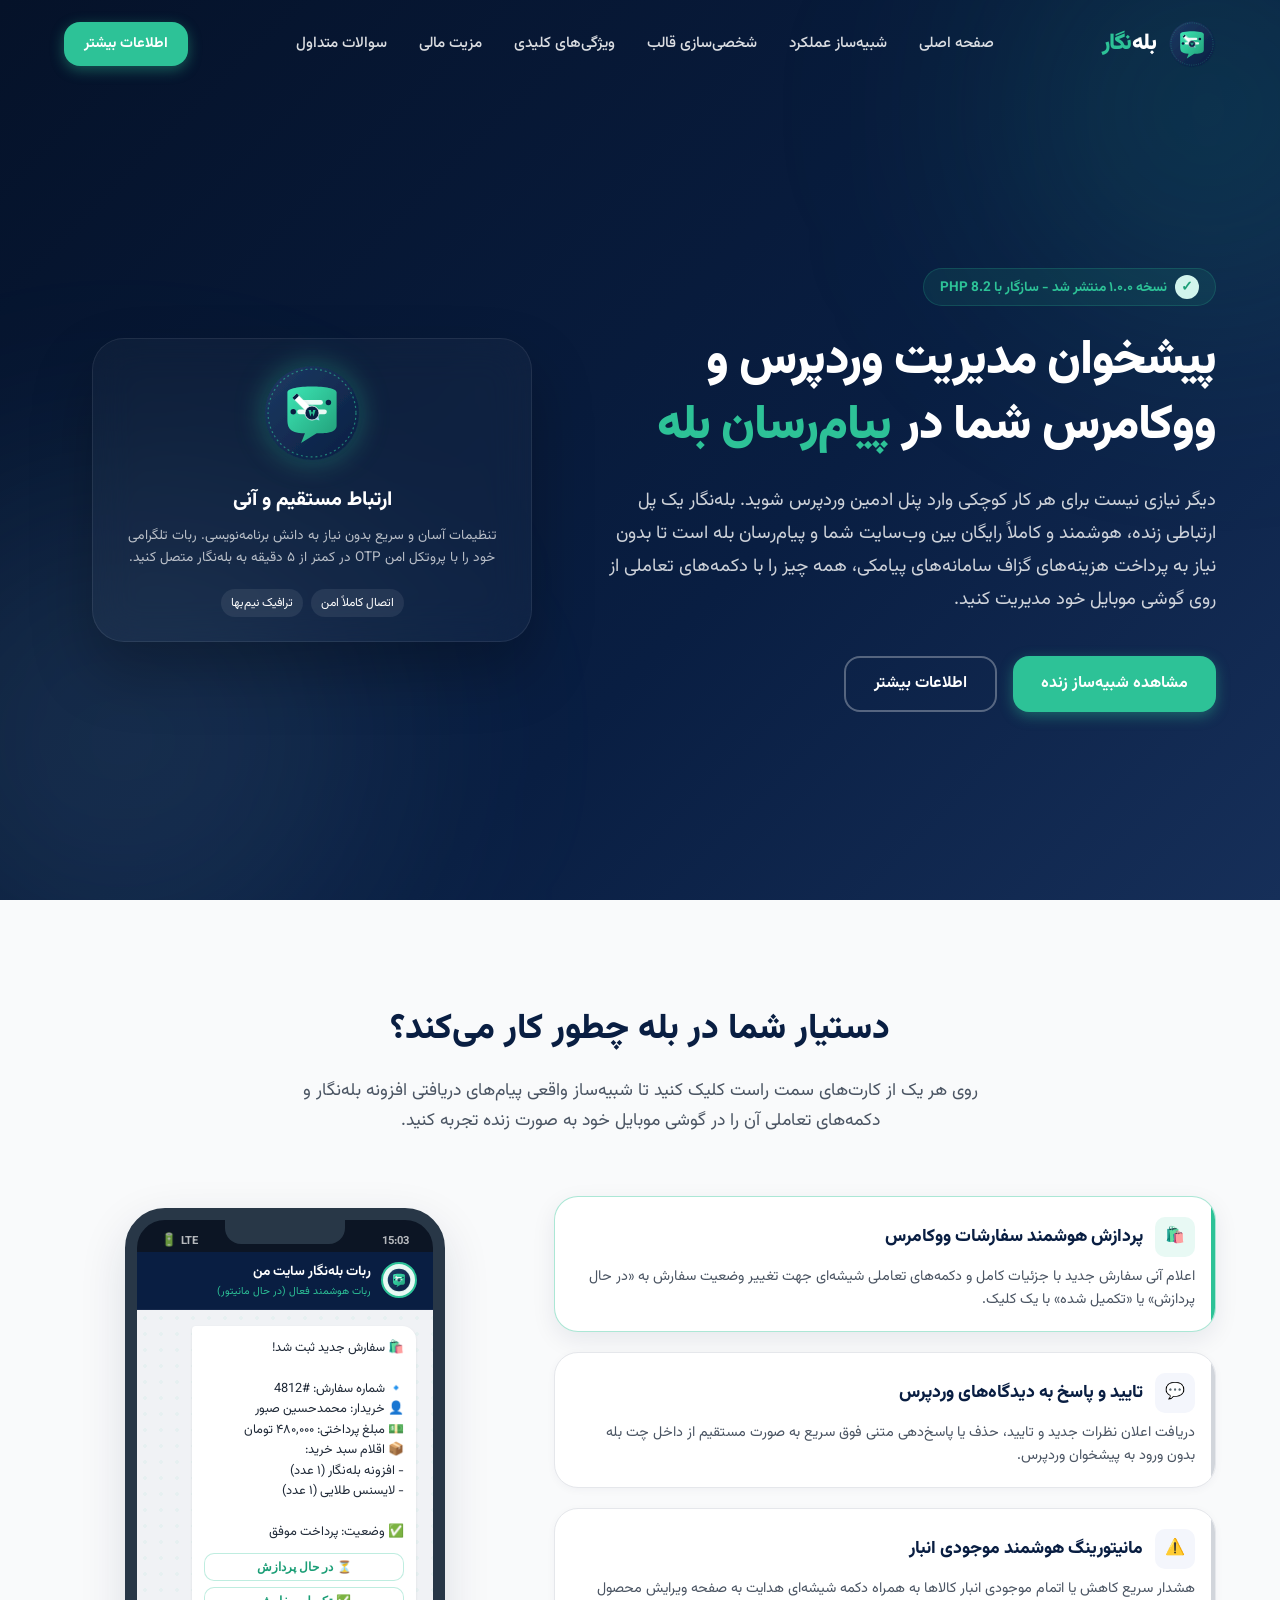
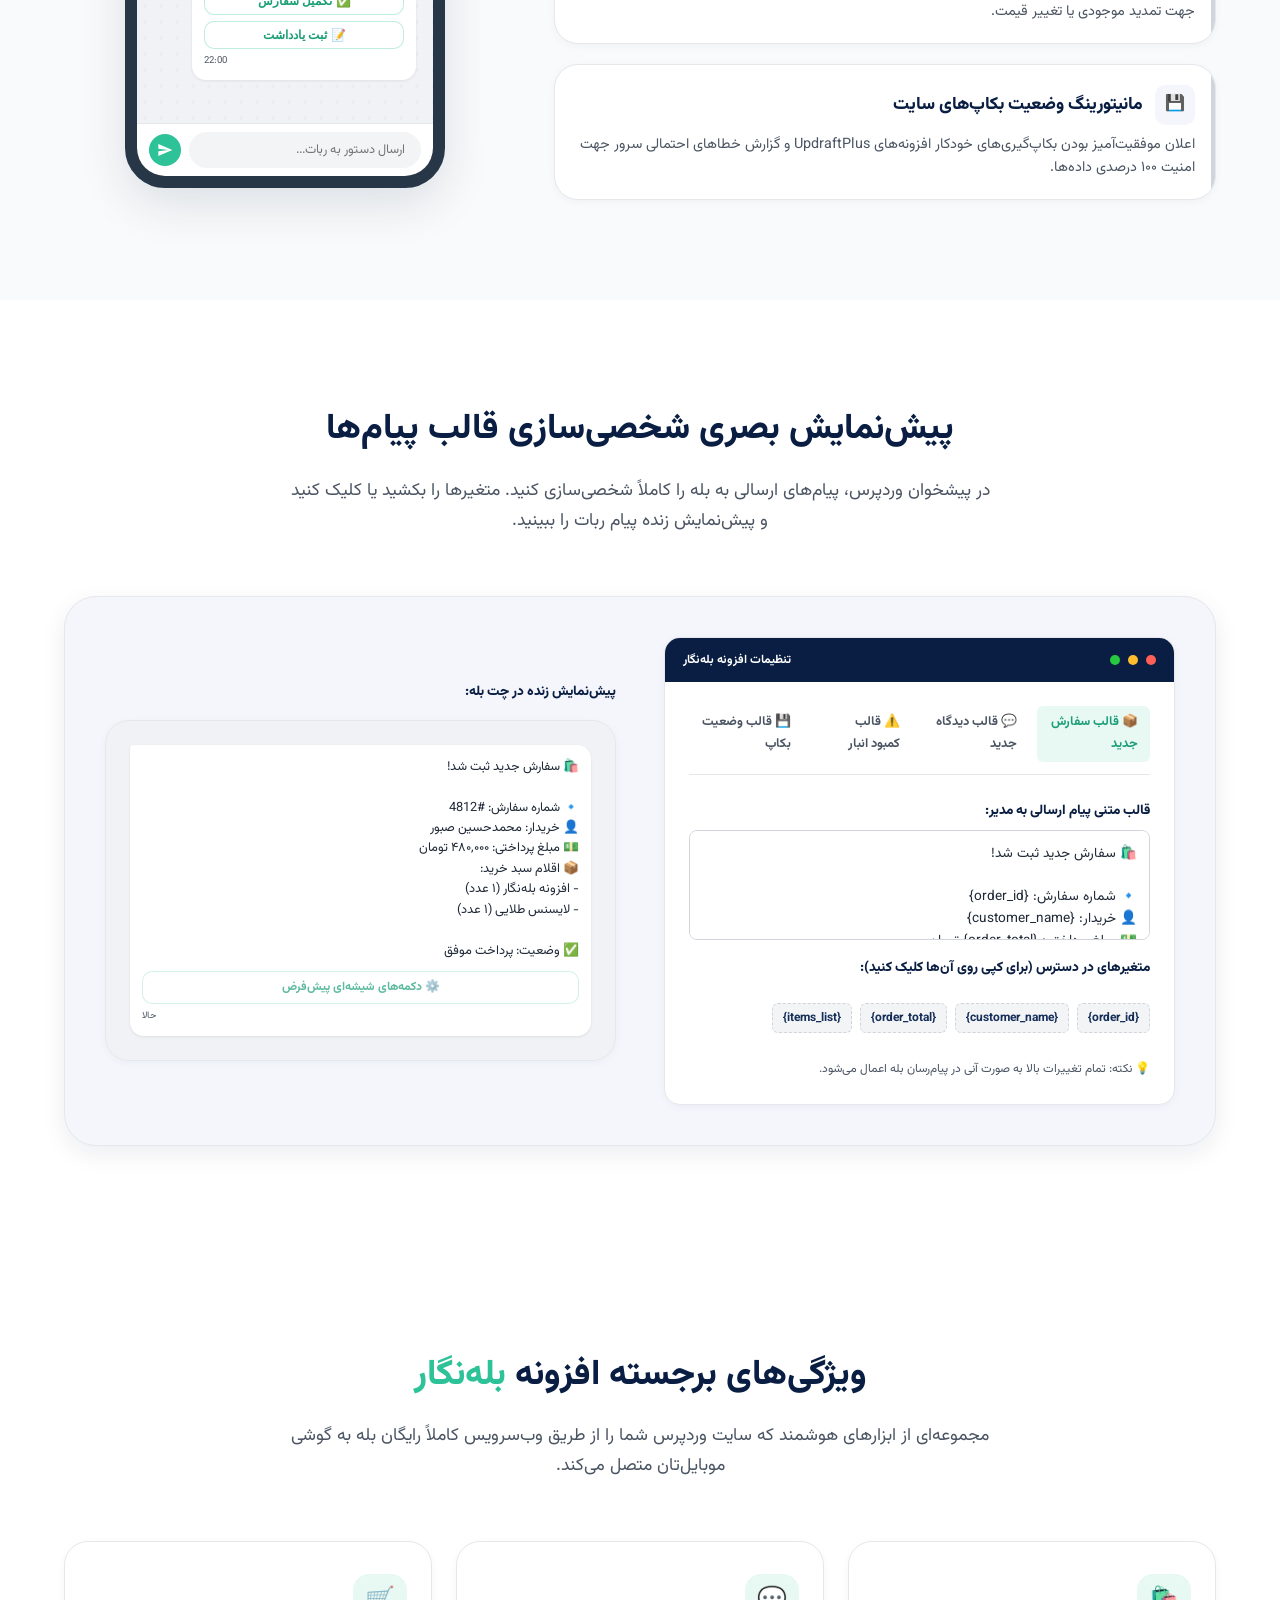
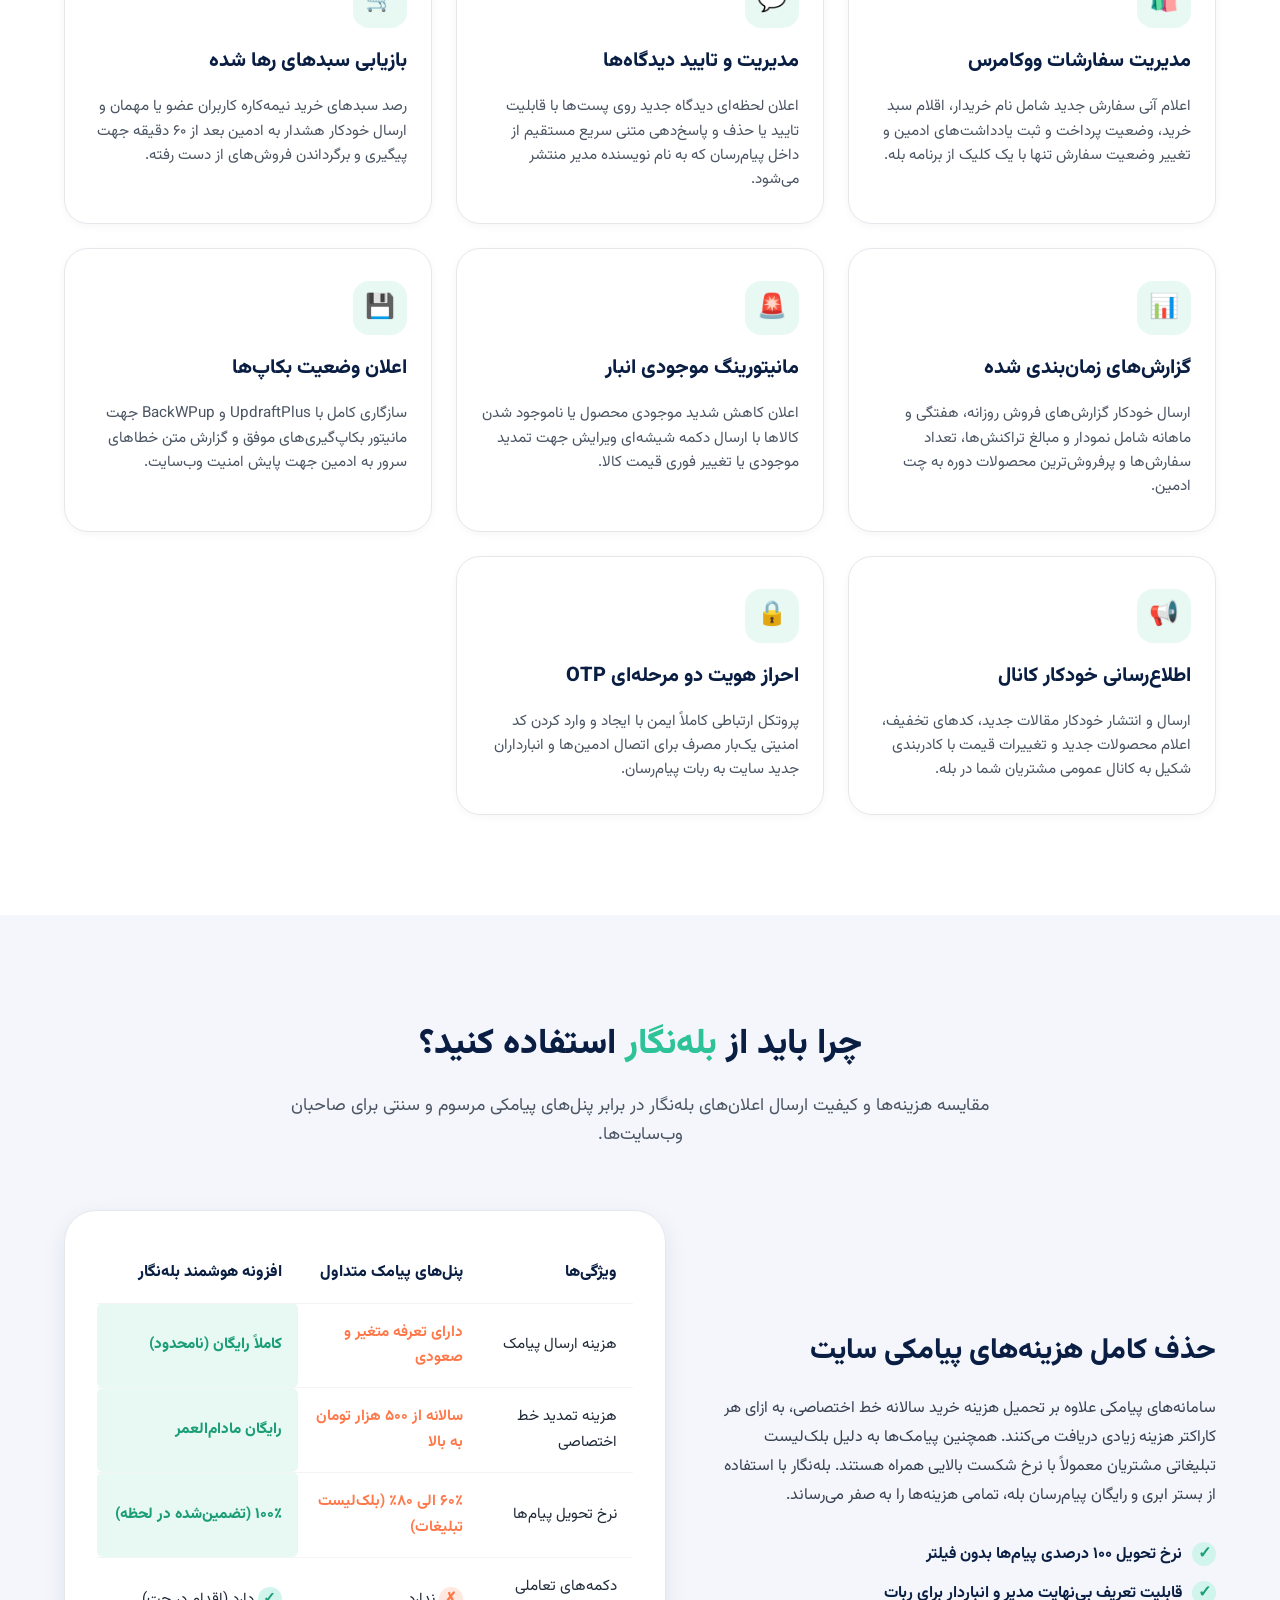
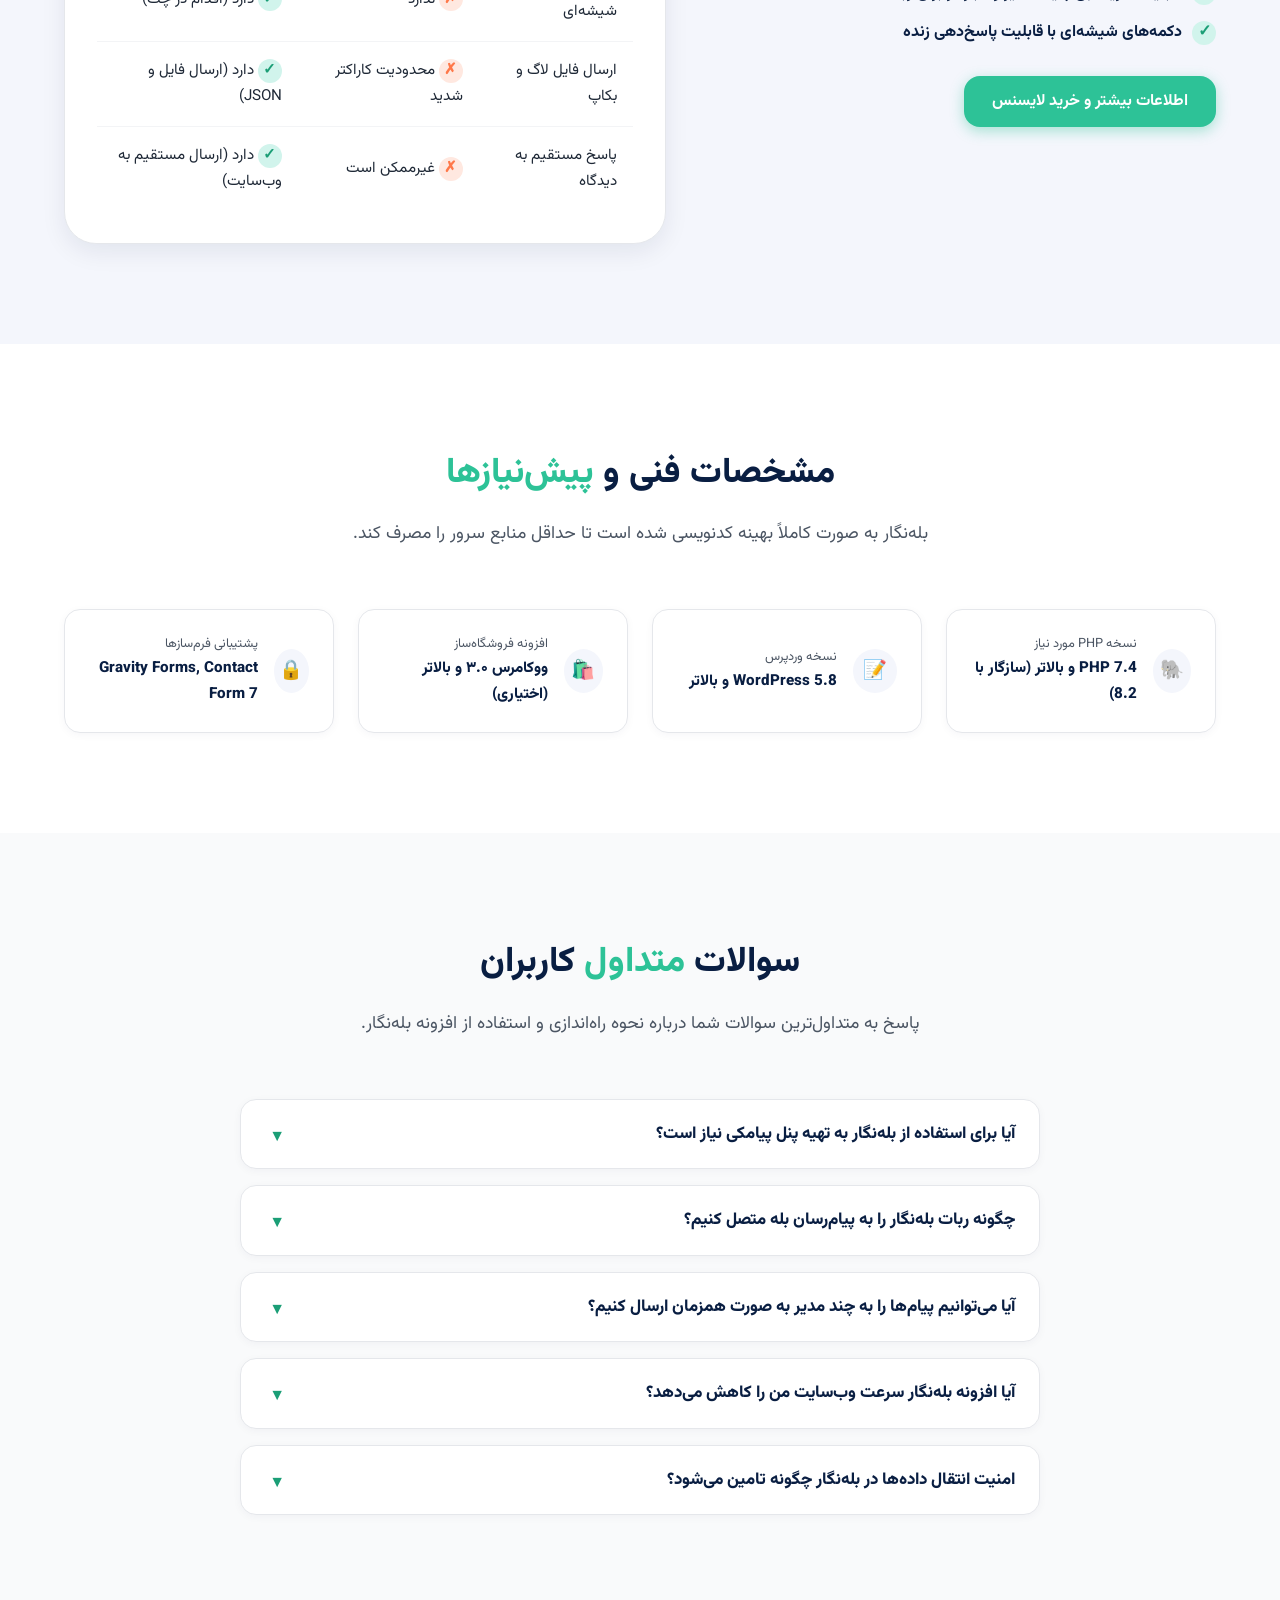
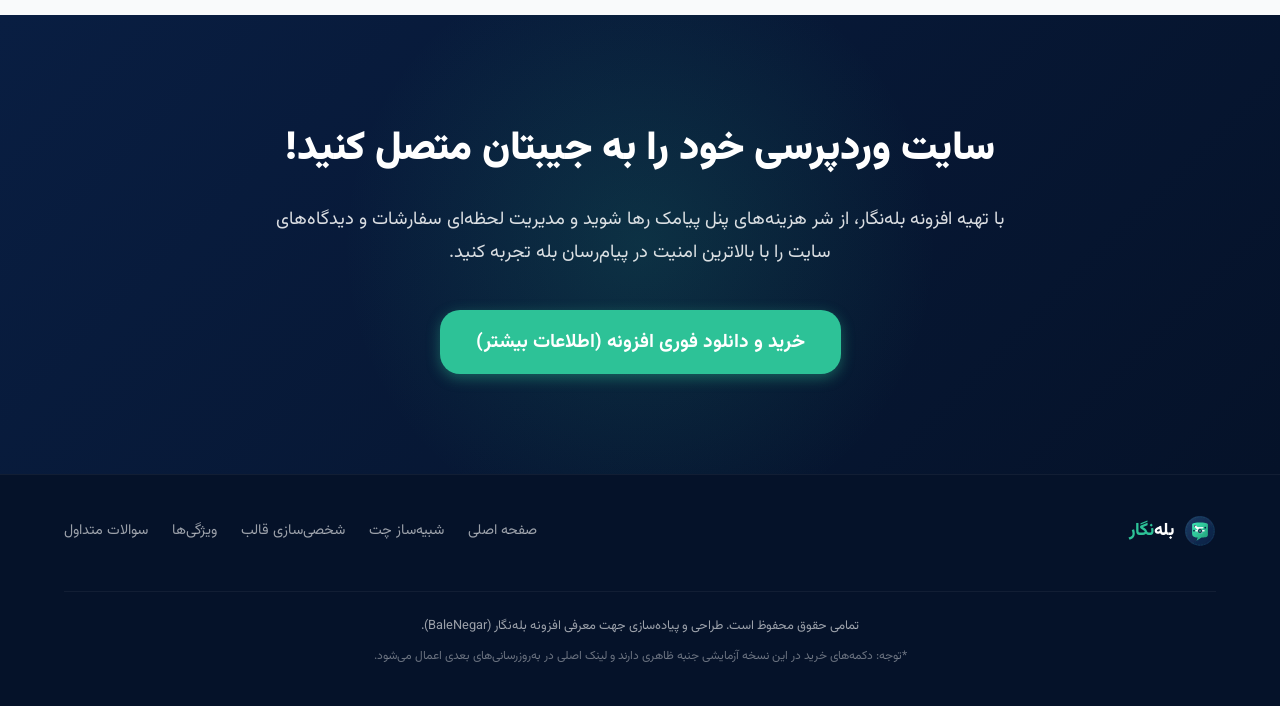
==== commit b61e6d6d: "chore: change header button text to 'اطلاعات بیشتر'" ====
--- a/index.html
+++ b/index.html
@@ -48,7 +48,7 @@
       </nav>
       
       <div class="header-cta">
-        <a href="#cta-section" class="btn btn-primary">اطلاعات بیشتر (خرید محصول)</a>
+        <a href="#cta-section" class="btn btn-primary">اطلاعات بیشتر</a>
       </div>
       
       <button class="menu-toggle" aria-label="منوی اصلی">
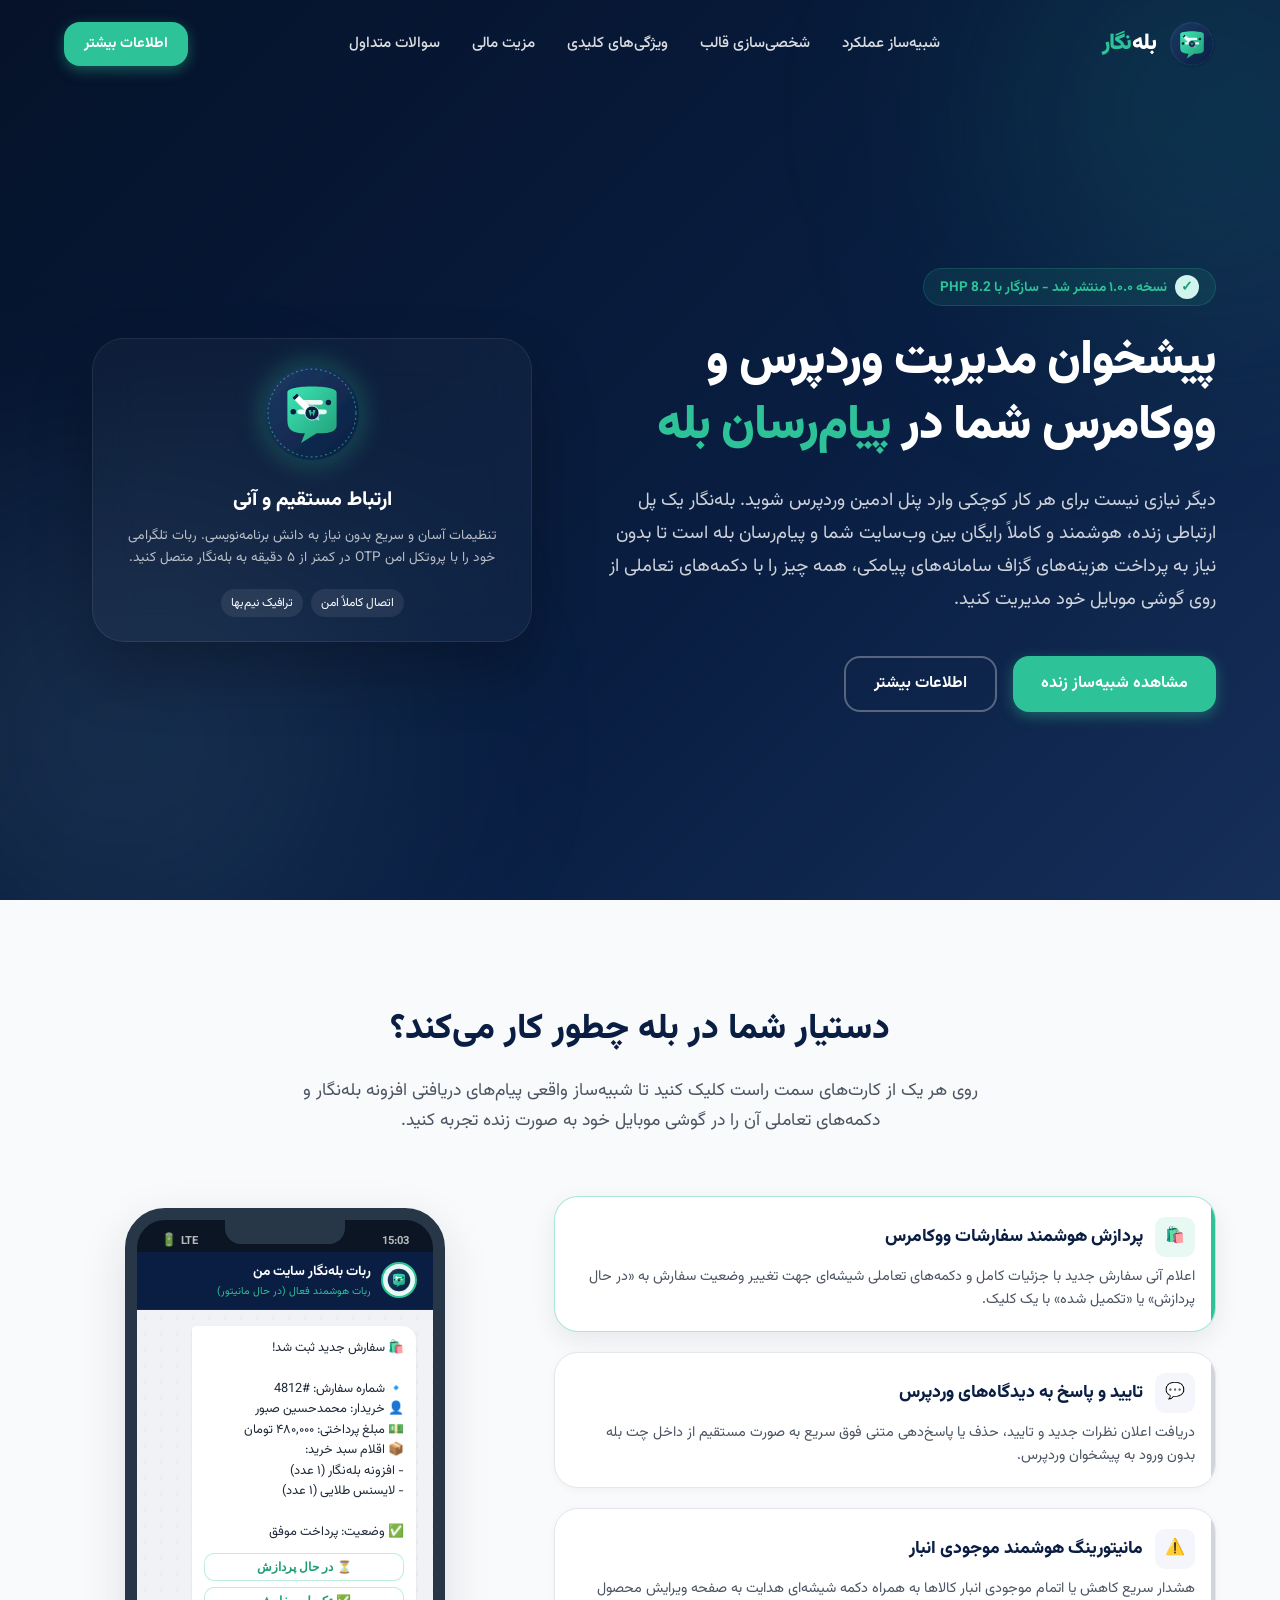
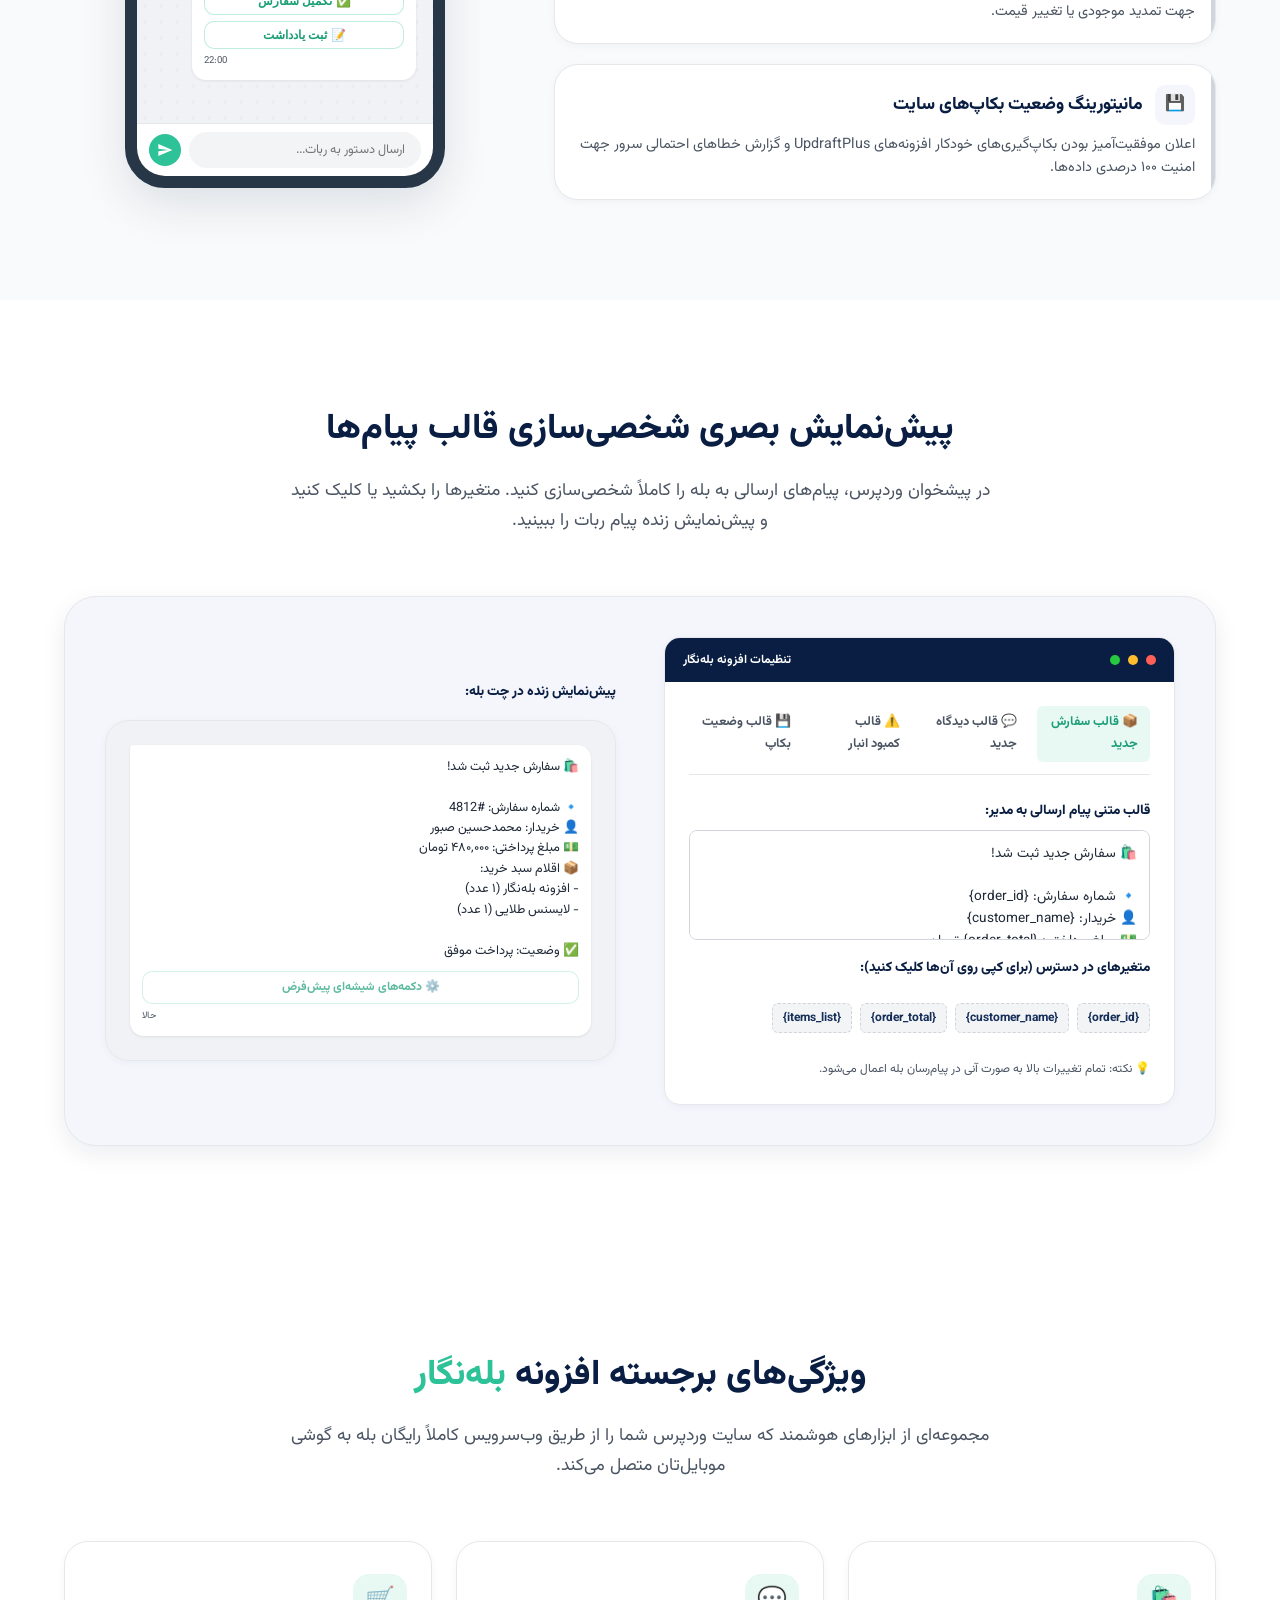
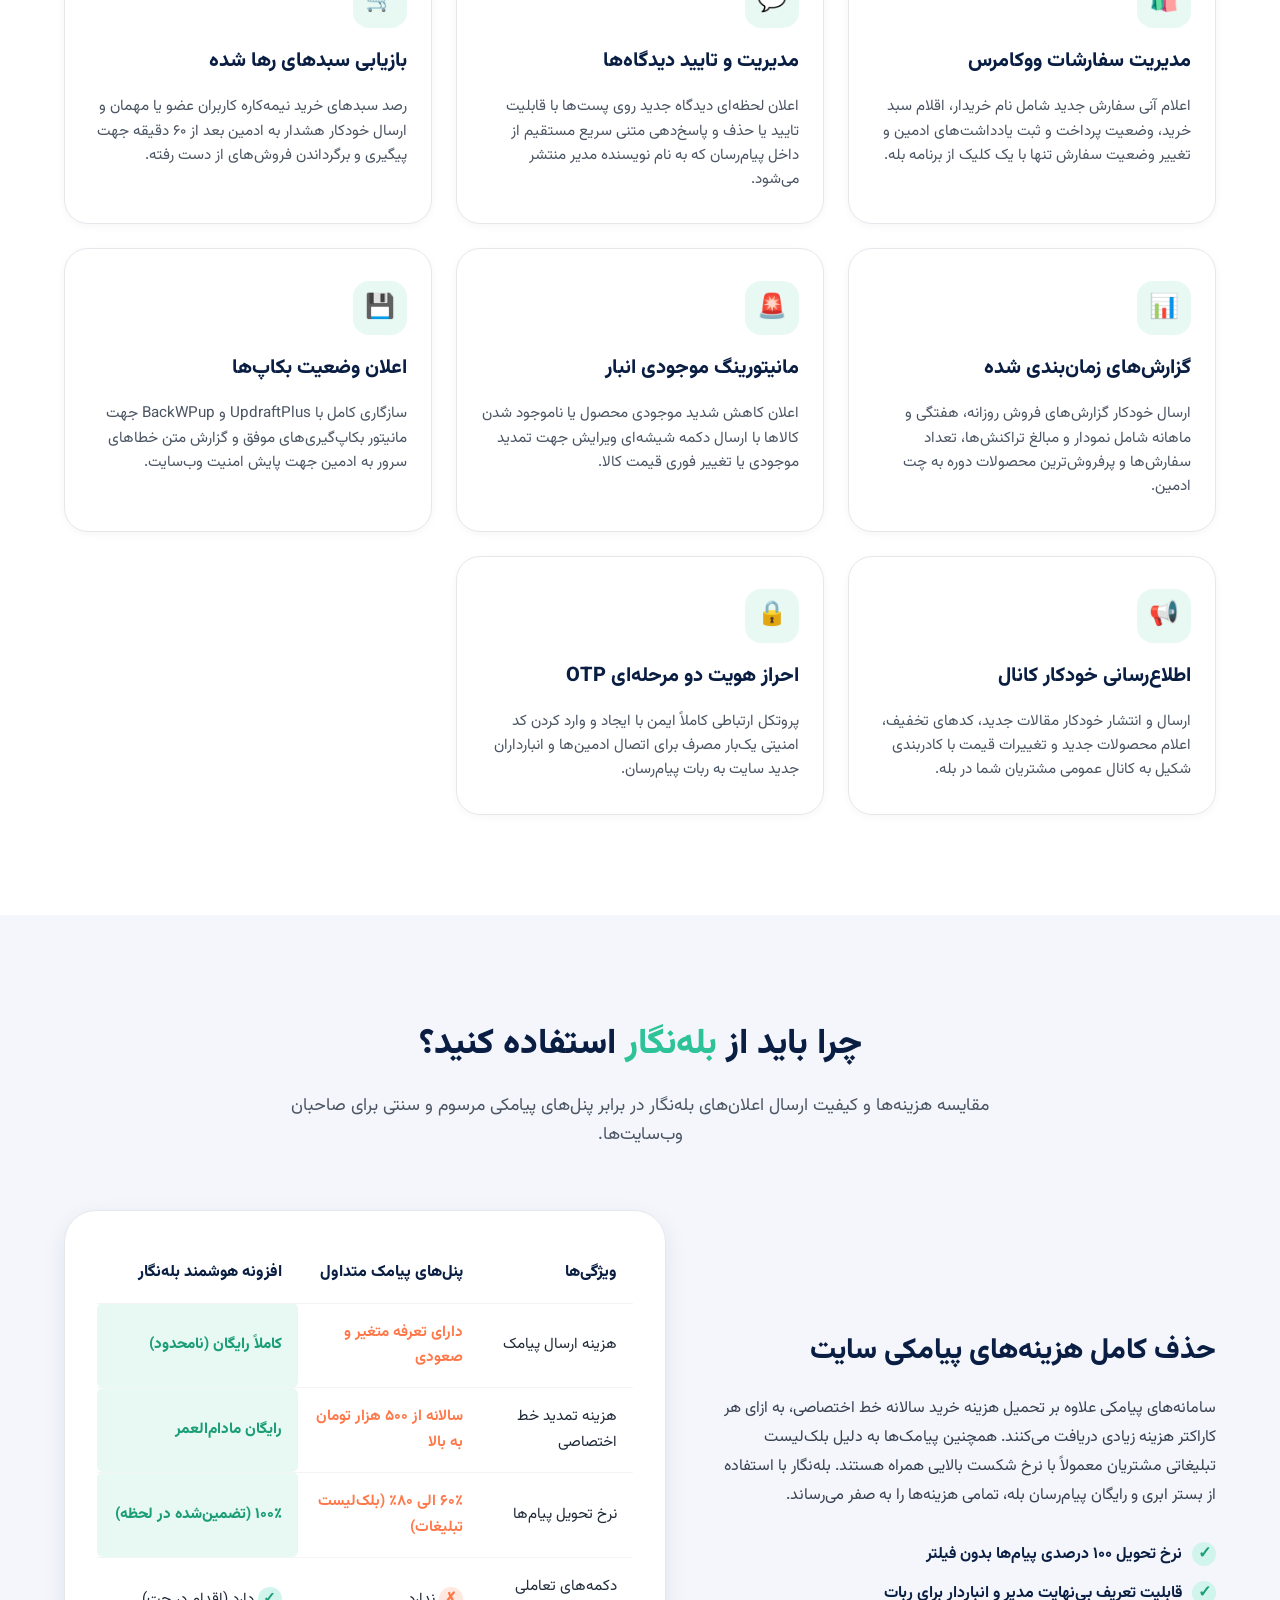
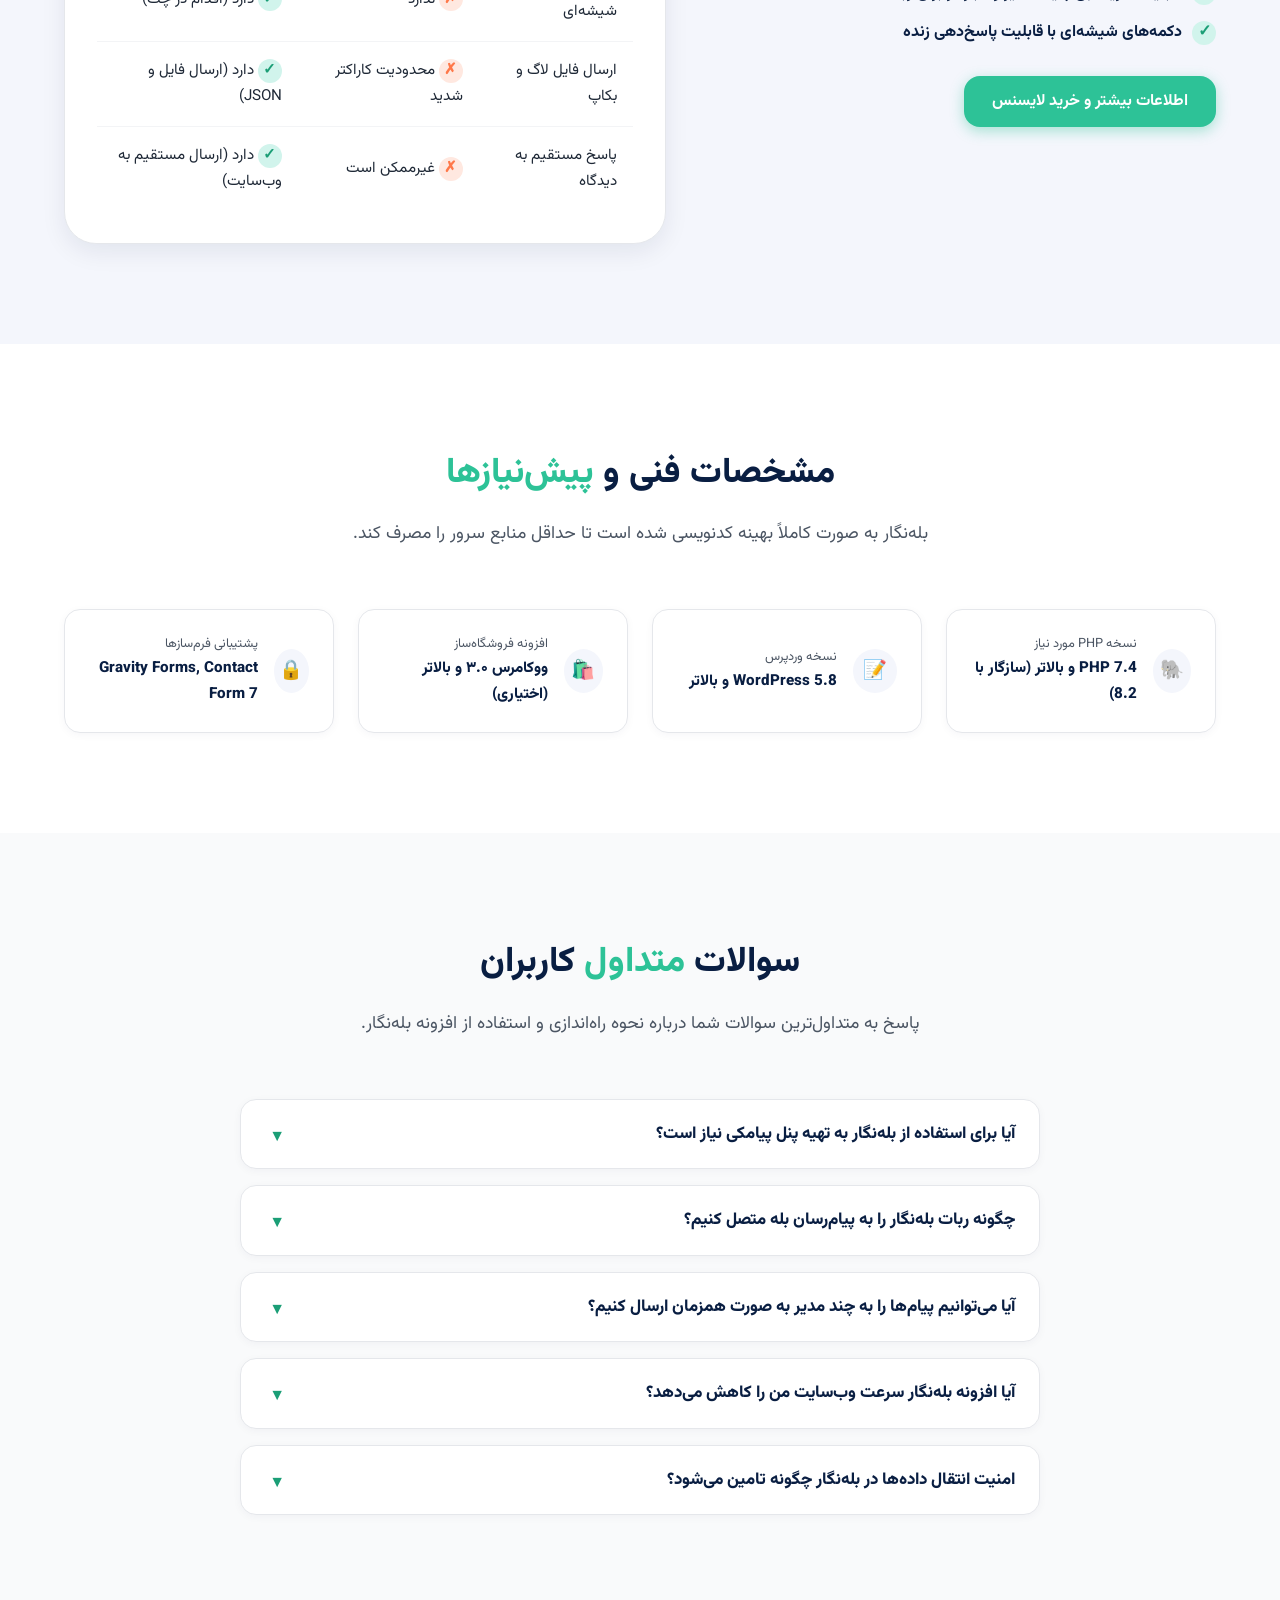
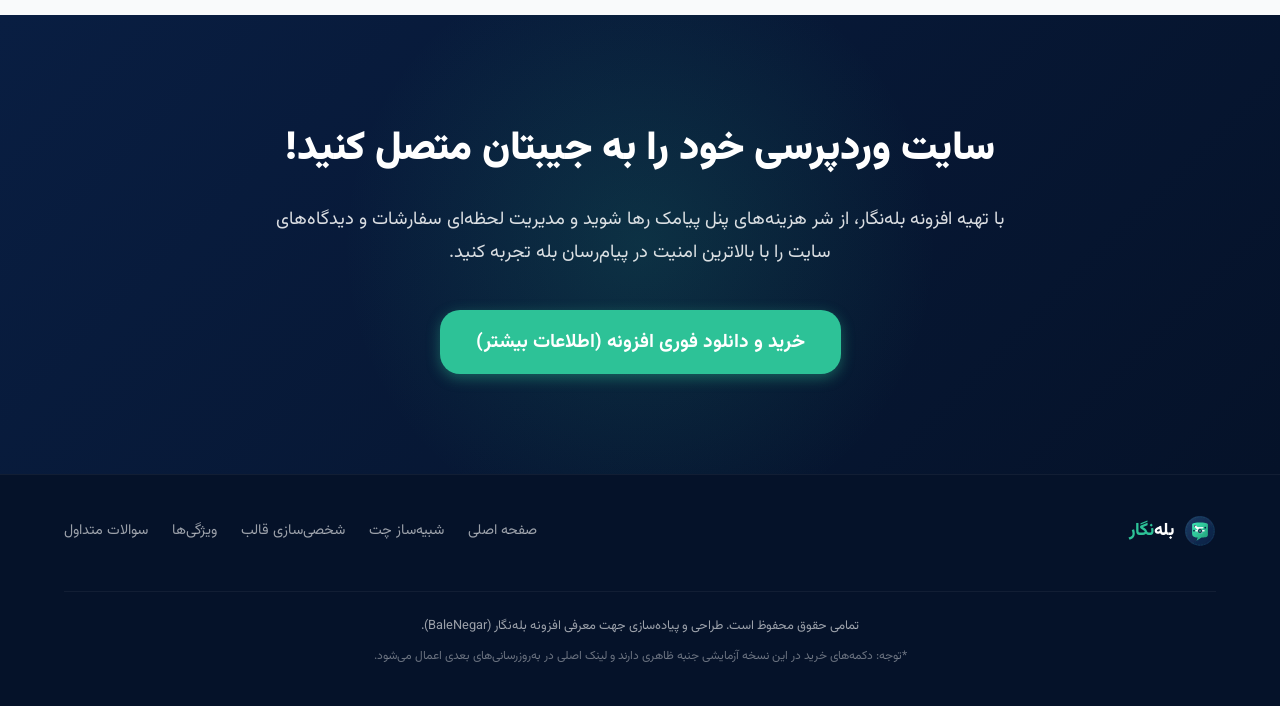
==== commit 13b5b9f6: "chore: remove 'صفحه اصلی' link from navigation header" ====
--- a/index.html
+++ b/index.html
@@ -39,7 +39,6 @@
       </div>
       
       <nav class="nav-menu">
-        <a href="#home" class="nav-link">صفحه اصلی</a>
         <a href="#simulator" class="nav-link">شبیه‌ساز عملکرد</a>
         <a href="#admin-sim" class="nav-link">شخصی‌سازی قالب</a>
         <a href="#features" class="nav-link">ویژگی‌های کلیدی</a>
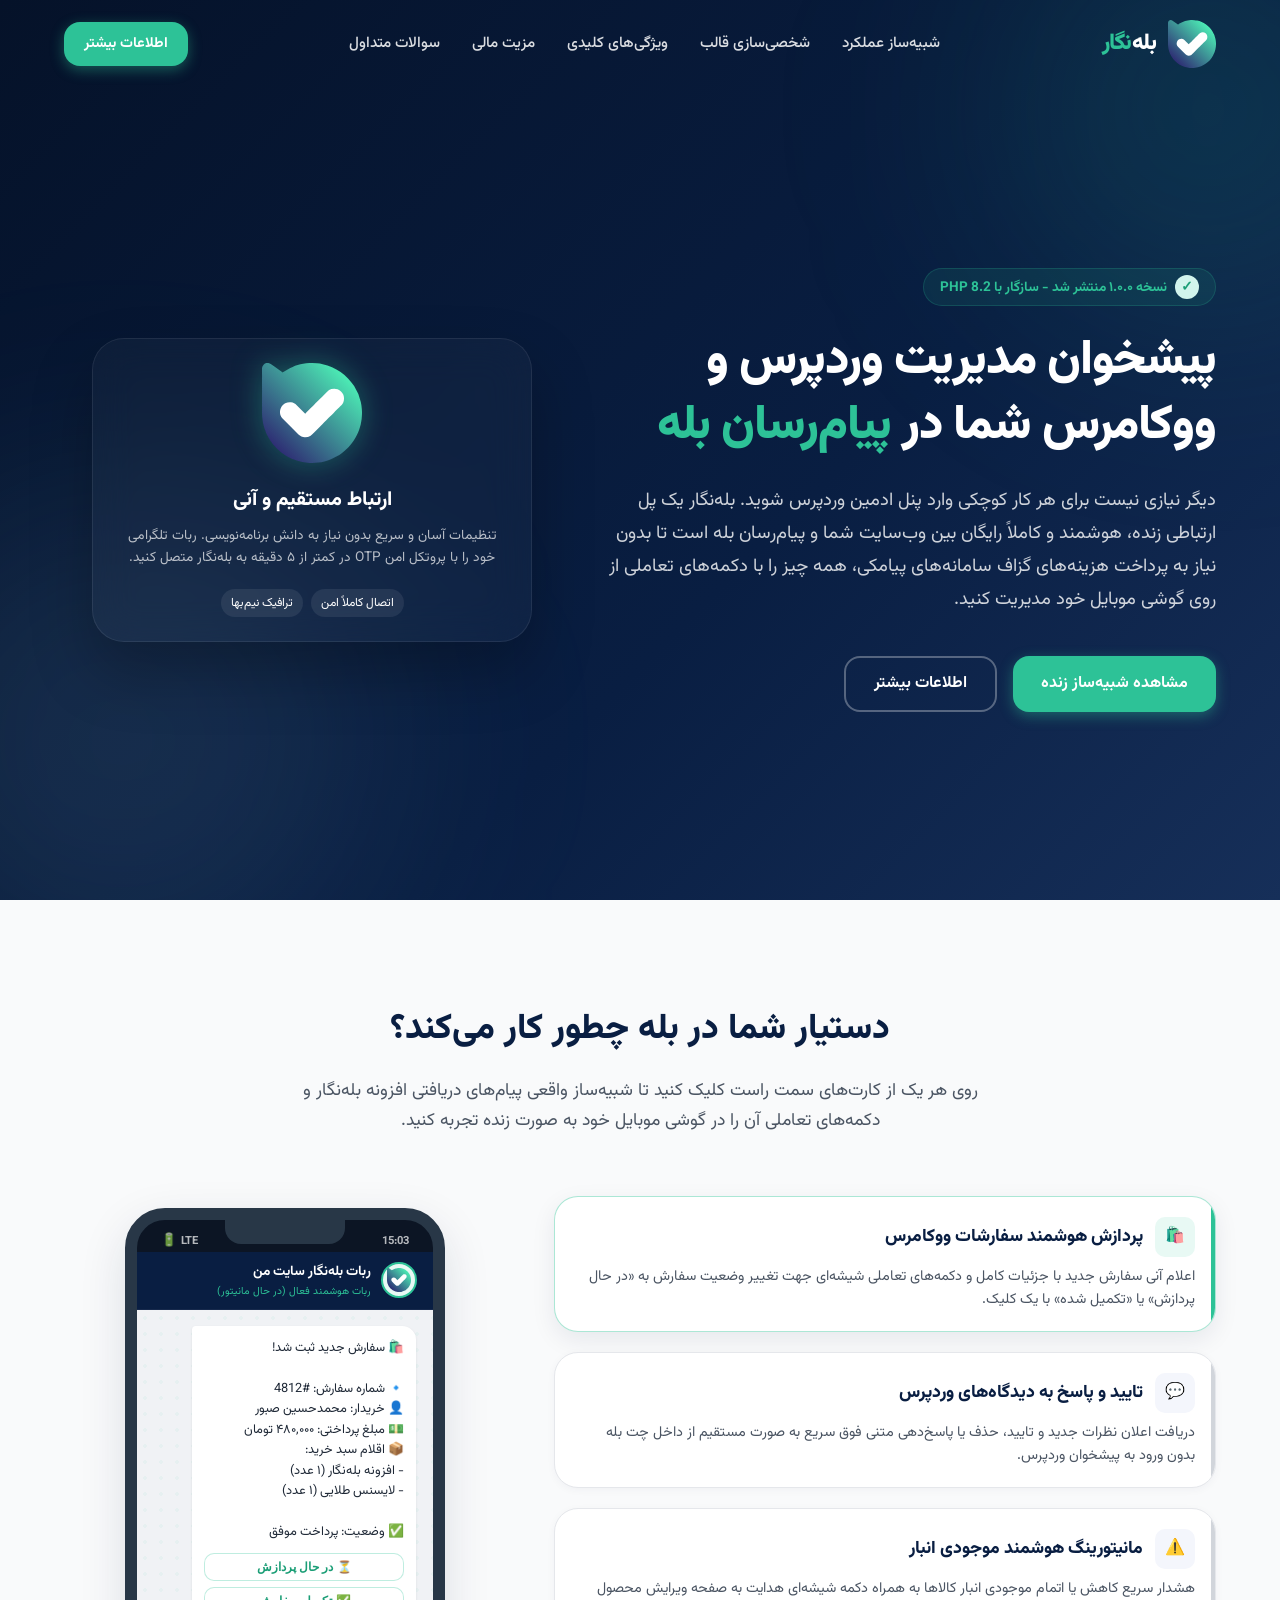
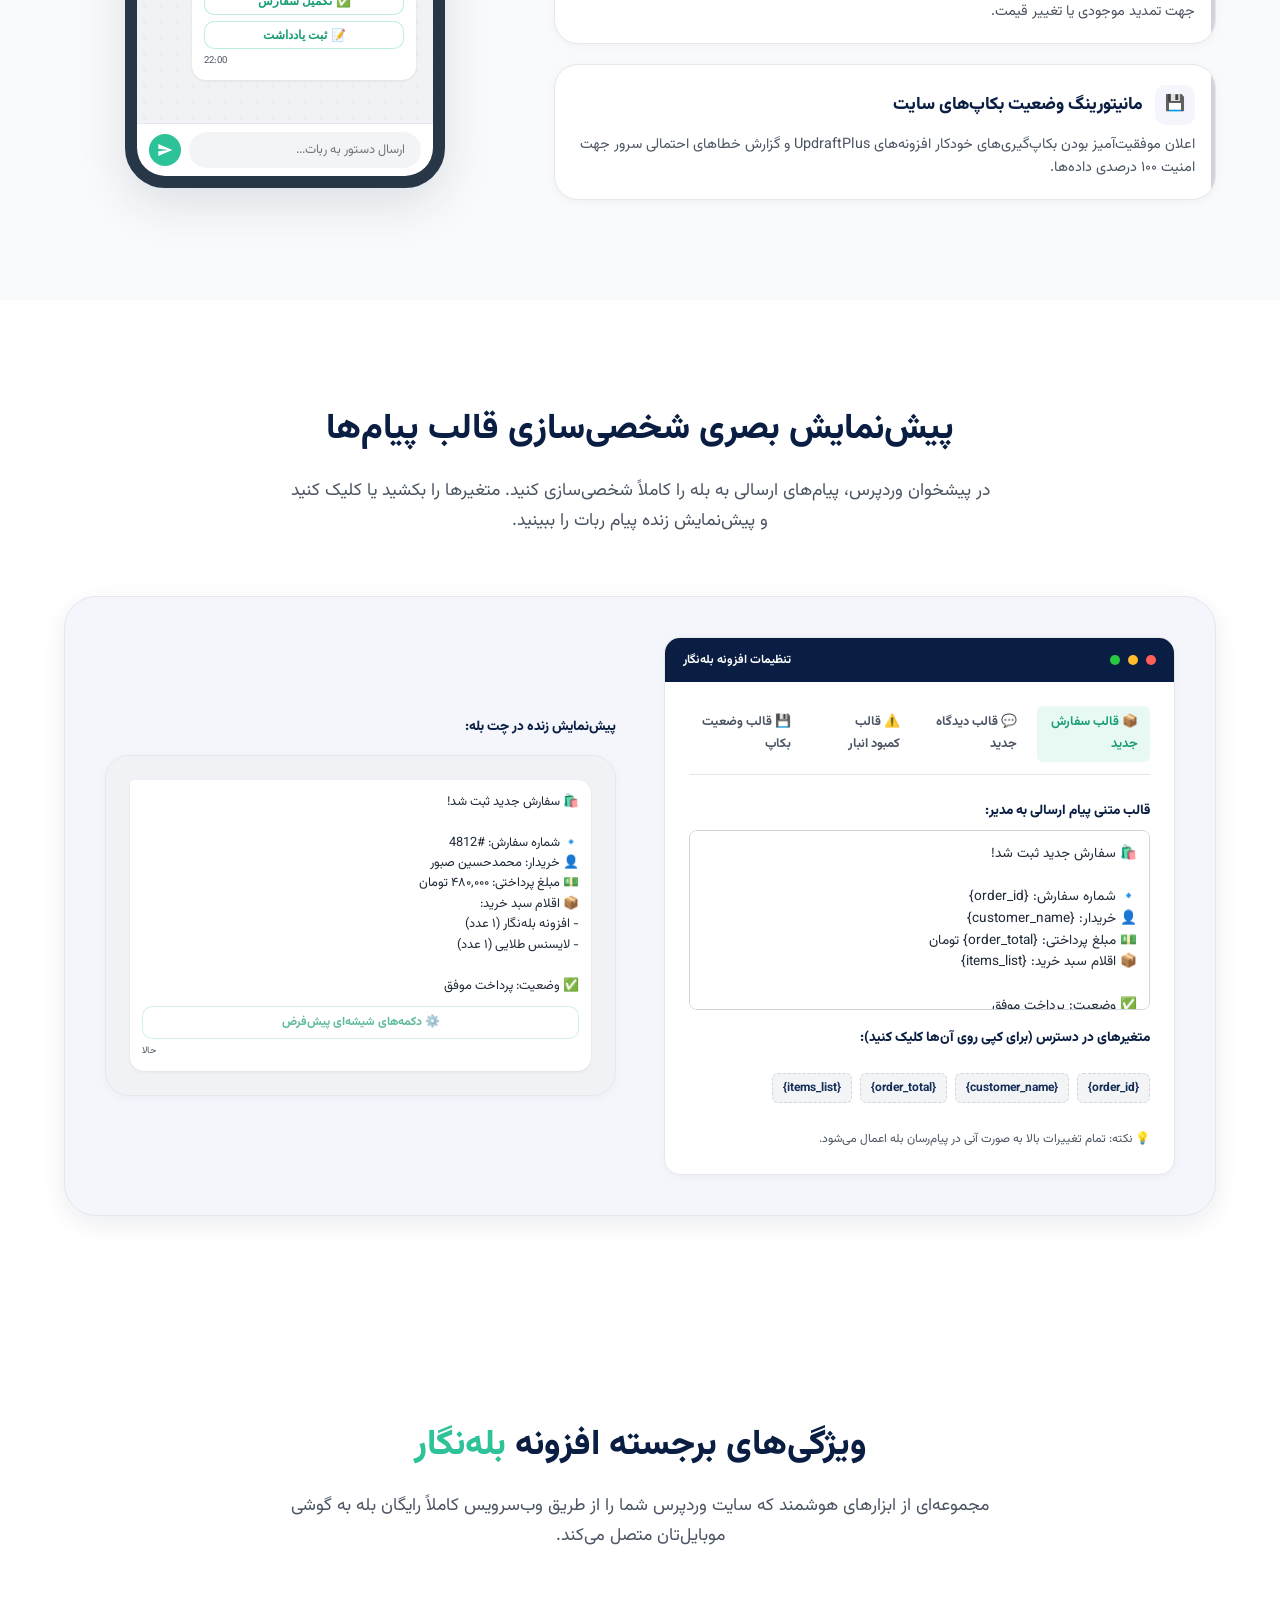
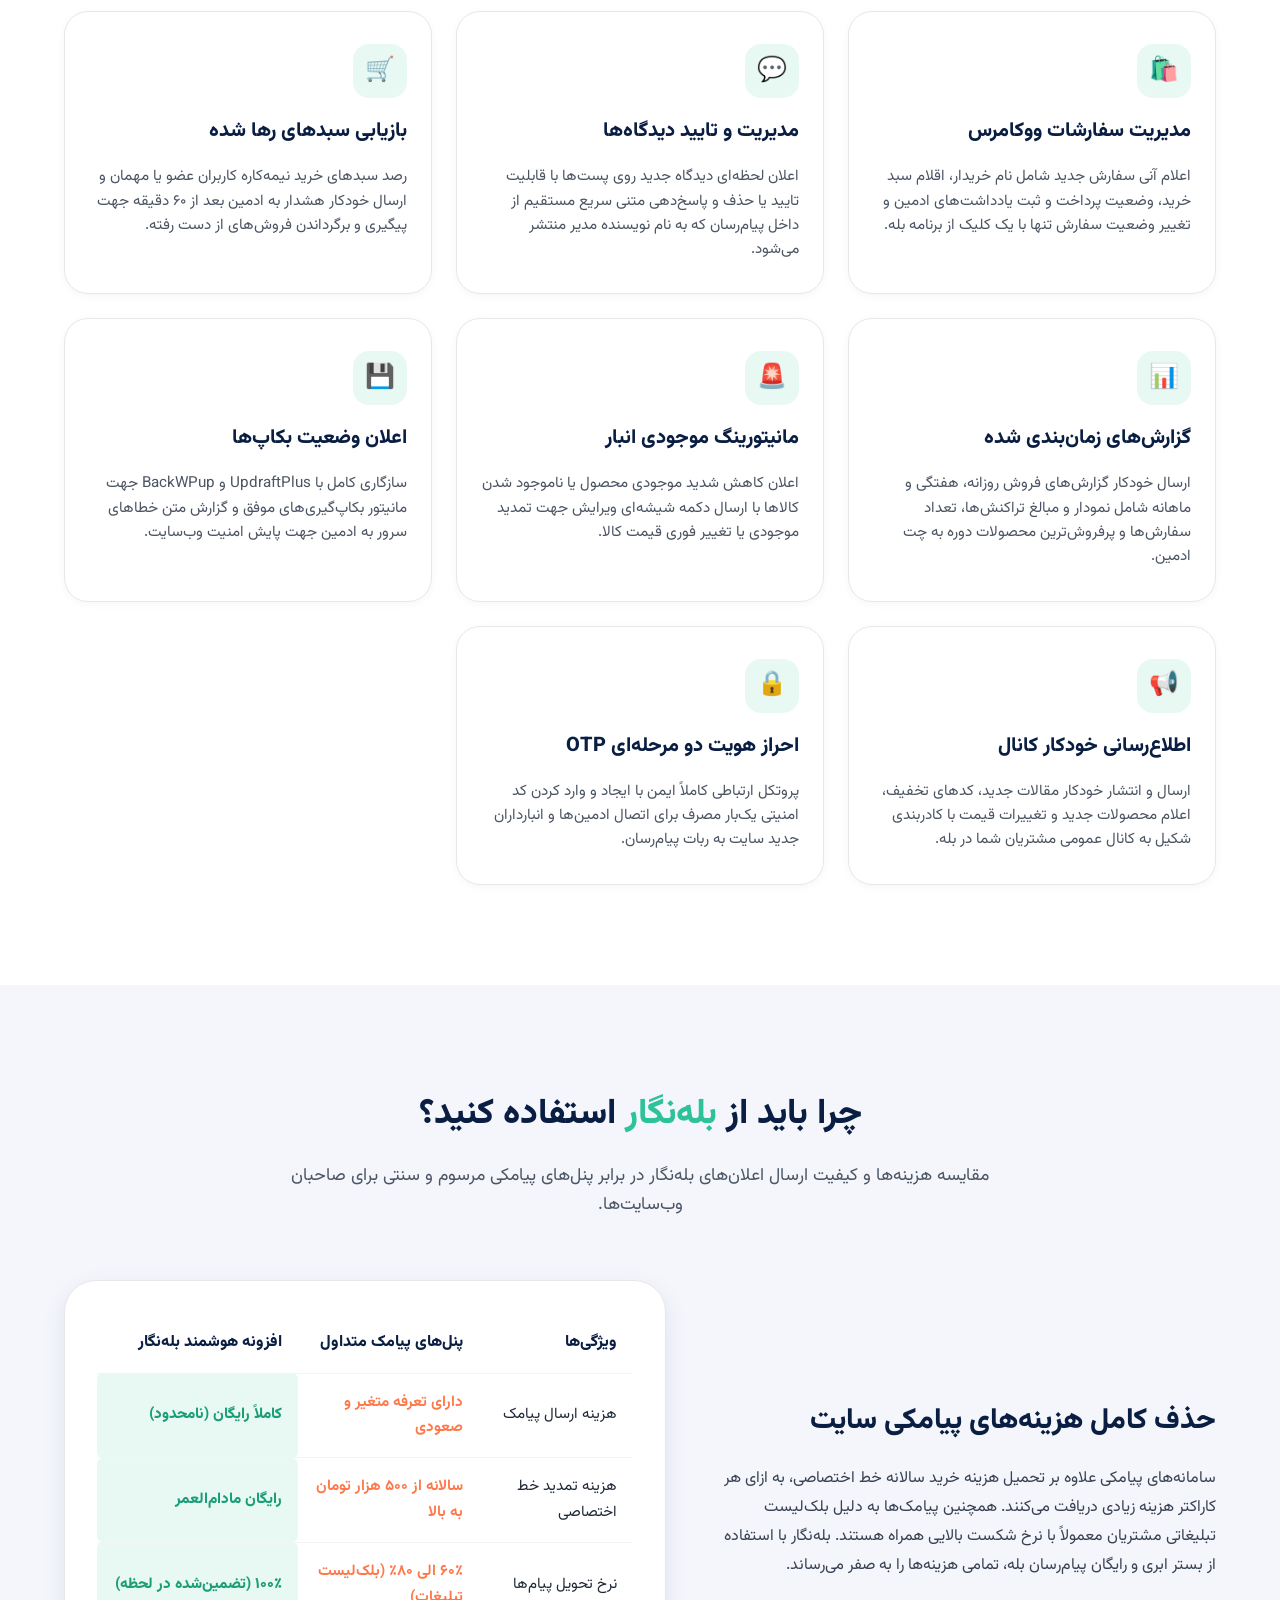
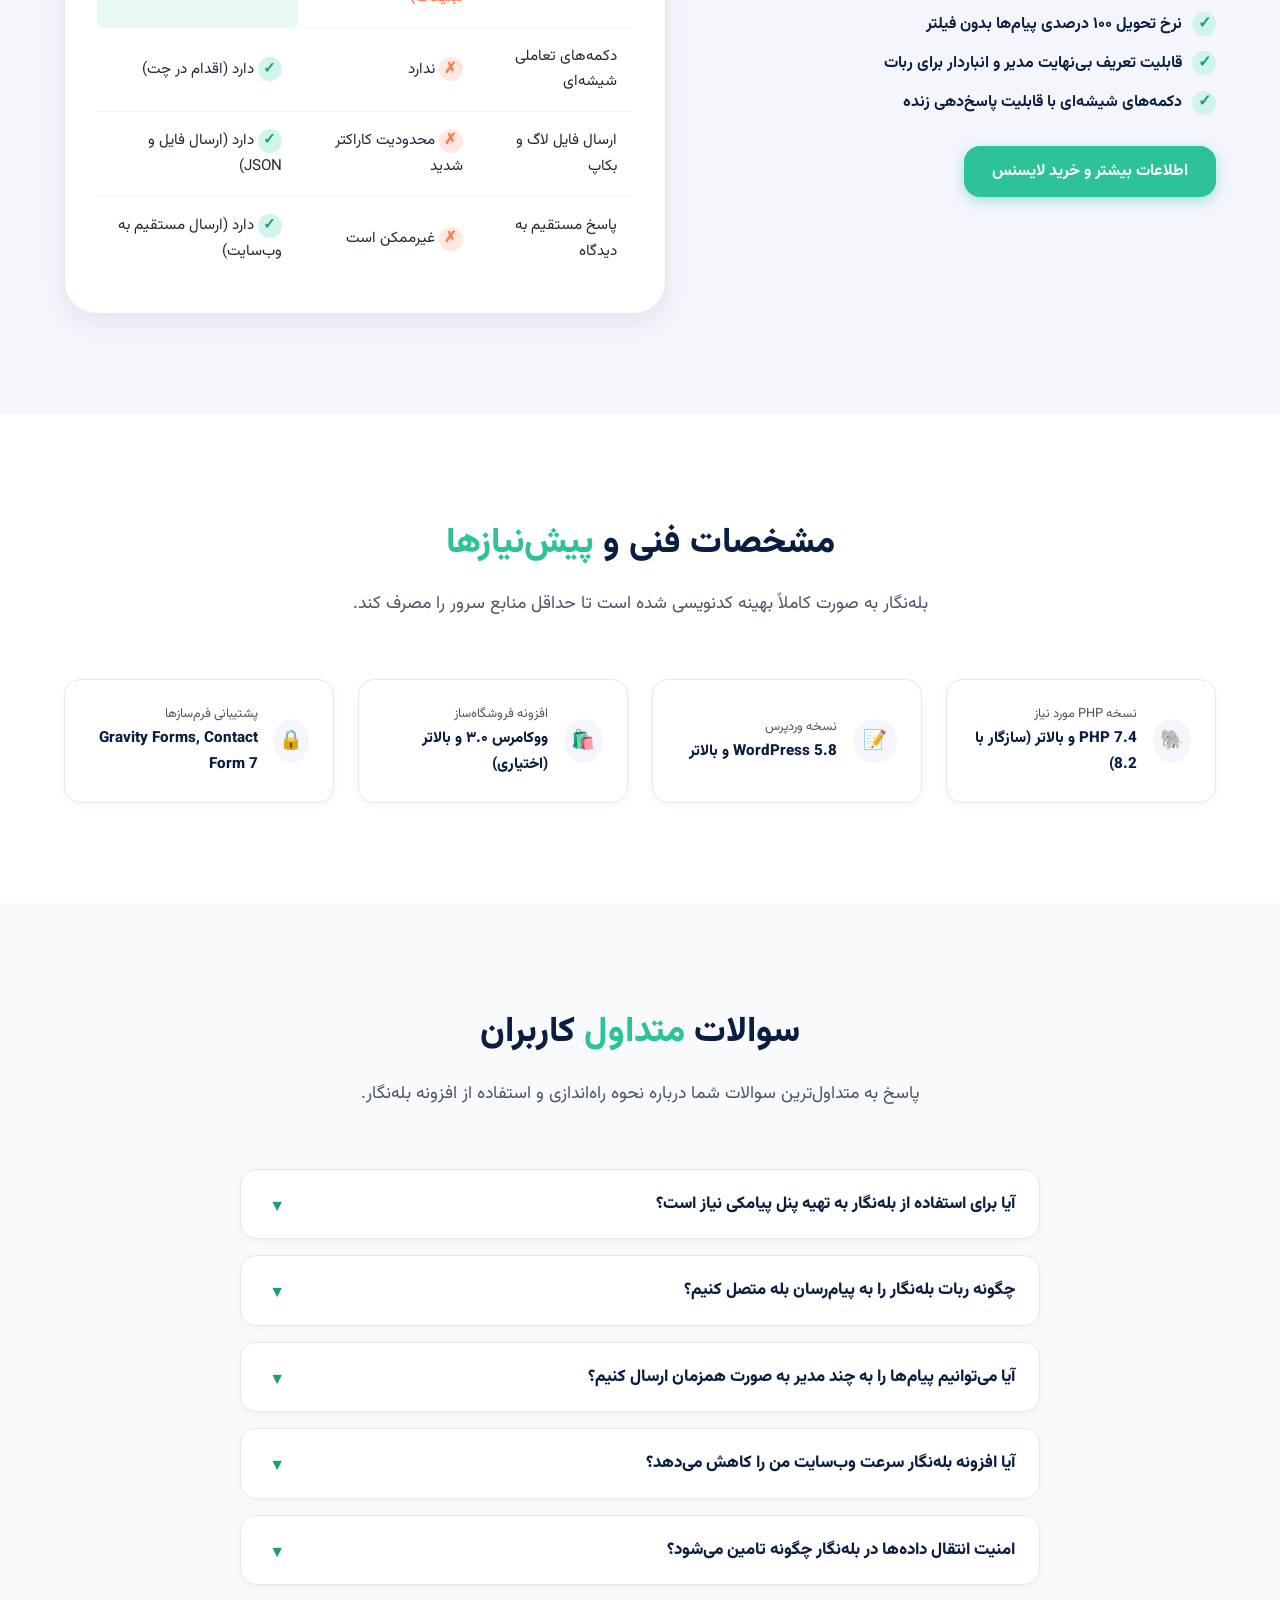
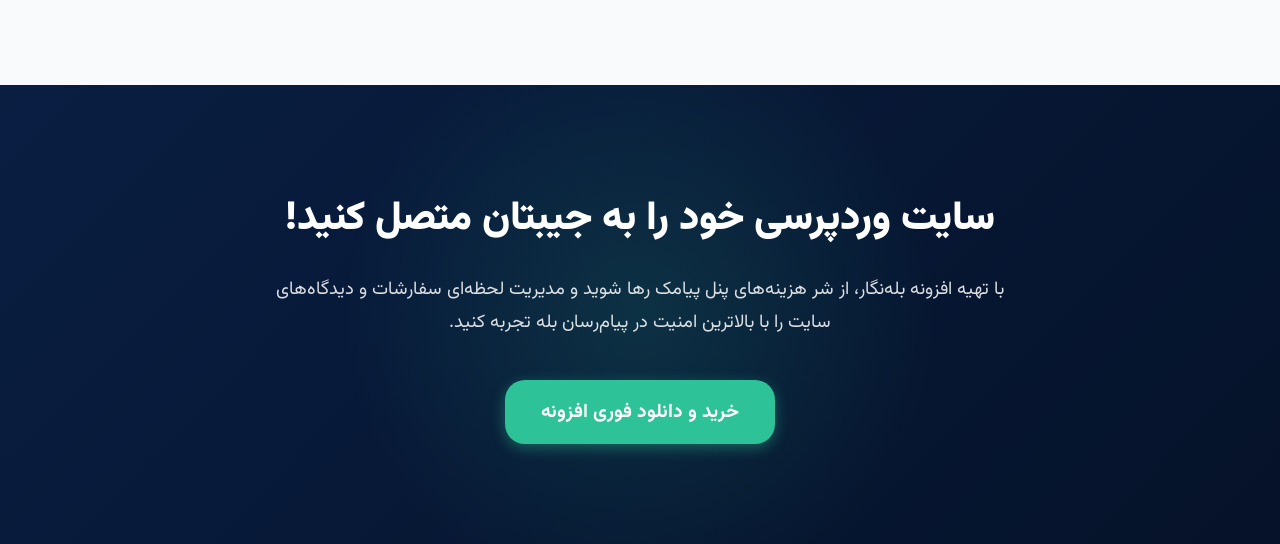
==== commit 2c8907c6: "feat: replace with official Bale logo, remove footer, stretch textarea, and add scroll animation for" ====
--- a/index.html
+++ b/index.html
@@ -257,8 +257,15 @@
         <div style="display: flex; flex-direction: column; justify-content: center; align-items: stretch; gap: 16px;">
           <h4 class="admin-label">پیش‌نمایش زنده در چت بله:</h4>
           
-          <div style="background-color: #f0f2f5; border: 1px solid var(--gray-200); border-radius: var(--radius-lg); padding: 24px; box-shadow: var(--shadow-sm); display: flex; flex-direction: column; min-height: 250px; justify-content: center;">
-            <div class="message-bubble message-received" style="max-width: 100%; align-self: stretch; animation: none;">
+          <div style="background-color: #f0f2f5; border: 1px solid var(--gray-200); border-radius: var(--radius-lg); padding: 24px; box-shadow: var(--shadow-sm); display: flex; flex-direction: column; min-height: 250px; justify-content: center;" id="admin-preview-container">
+            <!-- Typing Indicator for Admin Preview -->
+            <div class="typing-indicator" id="admin-preview-typing" style="display: none; align-self: flex-start; background: var(--white); padding: 8px 12px; border-radius: 12px; margin-bottom: 8px;">
+              <div class="typing-dot"></div>
+              <div class="typing-dot"></div>
+              <div class="typing-dot"></div>
+            </div>
+            
+            <div class="message-bubble message-received" id="admin-preview-bubble" style="max-width: 100%; align-self: stretch; display: none;">
               <div id="admin-live-preview-message">
                 <!-- Will be dynamically populated by JS -->
               </div>
@@ -541,34 +548,9 @@
       <p class="cta-desc">
         با تهیه افزونه بله‌نگار، از شر هزینه‌های پنل پیامک رها شوید و مدیریت لحظه‌ای سفارشات و دیدگاه‌های سایت را با بالاترین امنیت در پیام‌رسان بله تجربه کنید.
       </p>
-      <a href="#" class="btn btn-primary btn-lg" style="font-size: 1.2rem; padding: 16px 36px; border-radius: 20px;">خرید و دانلود فوری افزونه (اطلاعات بیشتر)</a>
-    </div>
-  </section>
-
-  <!-- --- FOOTER --- -->
-  <footer class="footer">
-    <div class="container">
-      <div class="footer-logo">
-        <img src="assets/images/logo.svg" alt="بله‌نگار">
-        <span class="footer-logo-text">بله‌<span>نگار</span></span>
-      </div>
-      
-      <div class="footer-nav">
-        <a href="#home" class="footer-link">صفحه اصلی</a>
-        <a href="#simulator" class="footer-link">شبیه‌ساز چت</a>
-        <a href="#admin-sim" class="footer-link">شخصی‌سازی قالب</a>
-        <a href="#features" class="footer-link">ویژگی‌ها</a>
-        <a href="#faq" class="footer-link">سوالات متداول</a>
-      </div>
-      
-      <div class="footer-copy">
-        <p>تمامی حقوق محفوظ است. طراحی و پیاده‌سازی جهت معرفی افزونه بله‌نگار (BaleNegar).</p>
-        <p style="margin-top: 8px; font-size: 0.75rem; color: rgba(255,255,255,0.4);">
-          *توجه: دکمه‌های خرید در این نسخه آزمایشی جنبه ظاهری دارند و لینک اصلی در به‌روزرسانی‌های بعدی اعمال می‌شود.
-        </p>
-      </div>
-    </div>
-  </footer>
+      <a href="#" class="btn btn-primary btn-lg" style="font-size: 1.2rem; padding: 16px 36px; border-radius: 20px;">خرید و دانلود فوری افزونه</a>
+    </div>
+  </section>
 
   <!-- Scripts -->
   <script src="assets/js/main.js"></script>
--- a/assets/css/style.css
+++ b/assets/css/style.css
@@ -844,7 +844,7 @@
 
 .admin-textarea {
   width: 100%;
-  height: 110px;
+  height: 180px;
   border: 1px solid var(--gray-300);
   border-radius: var(--radius-sm);
   padding: 12px;
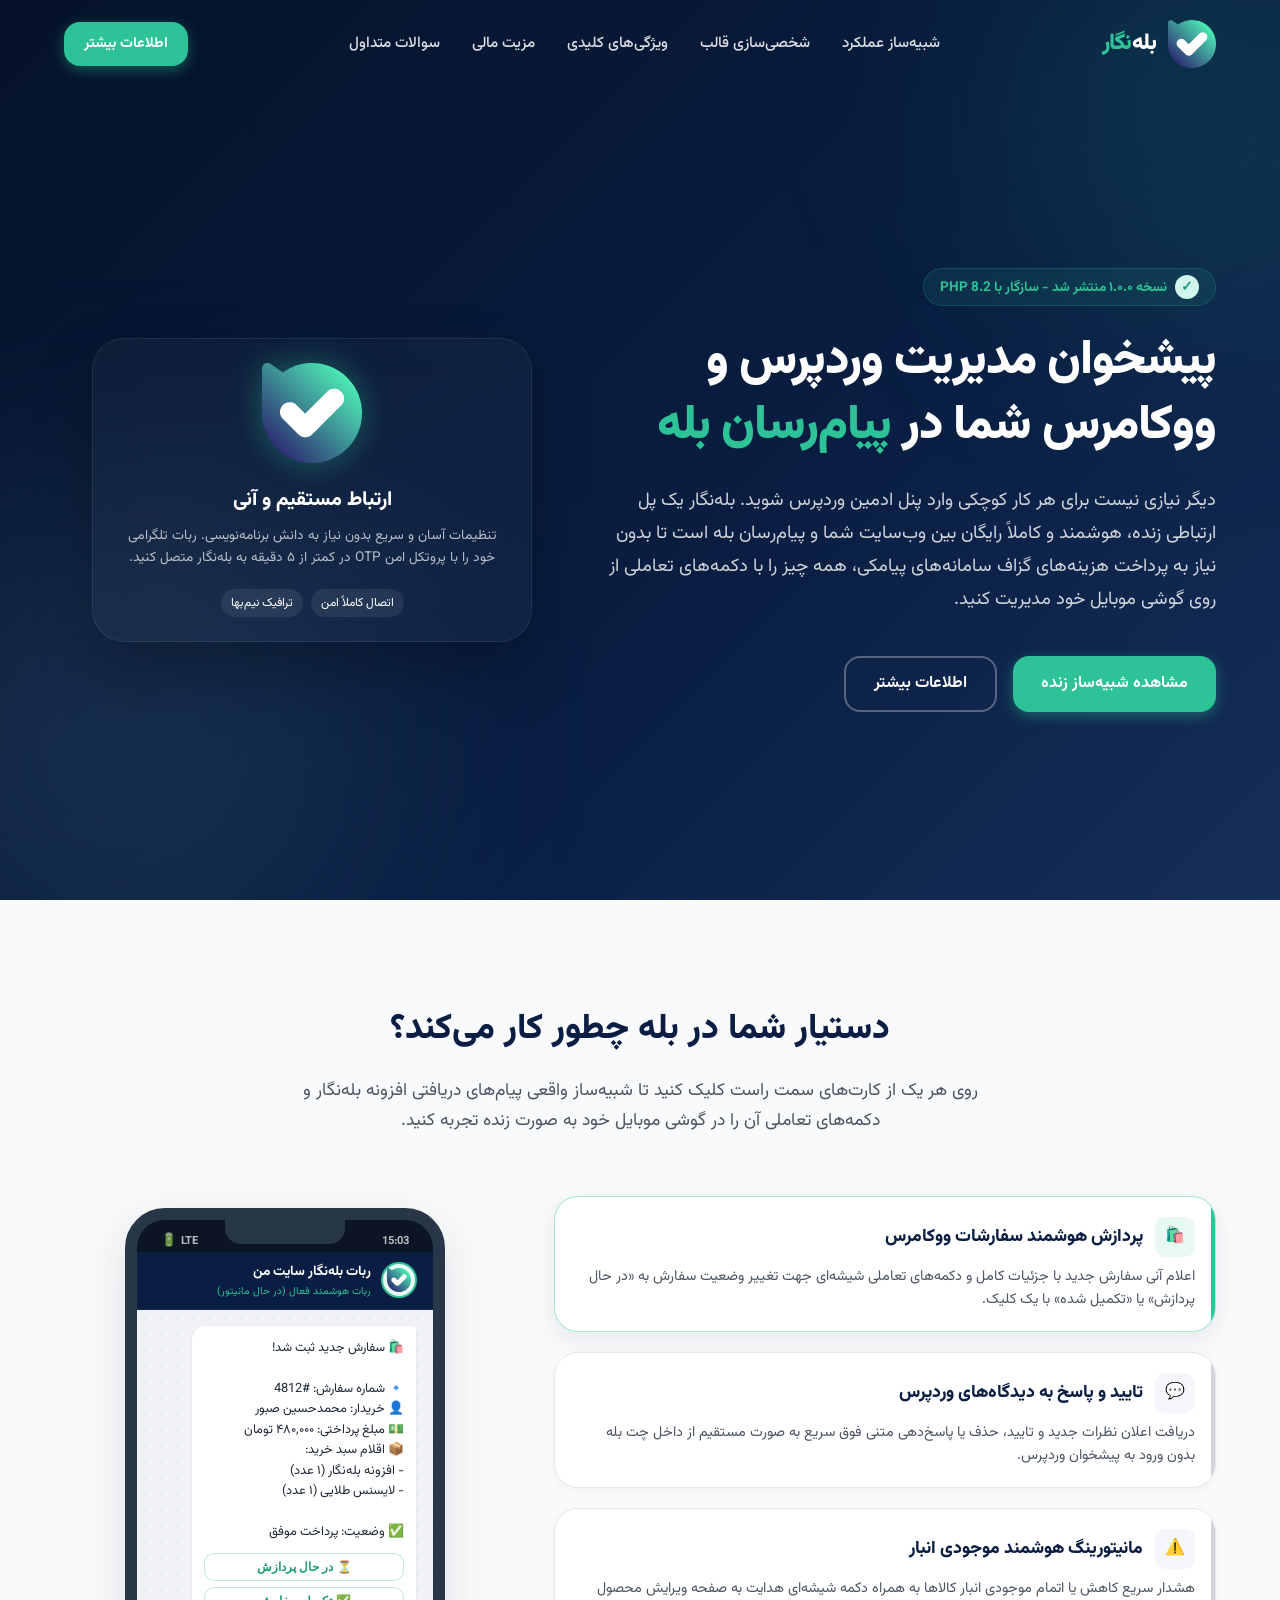
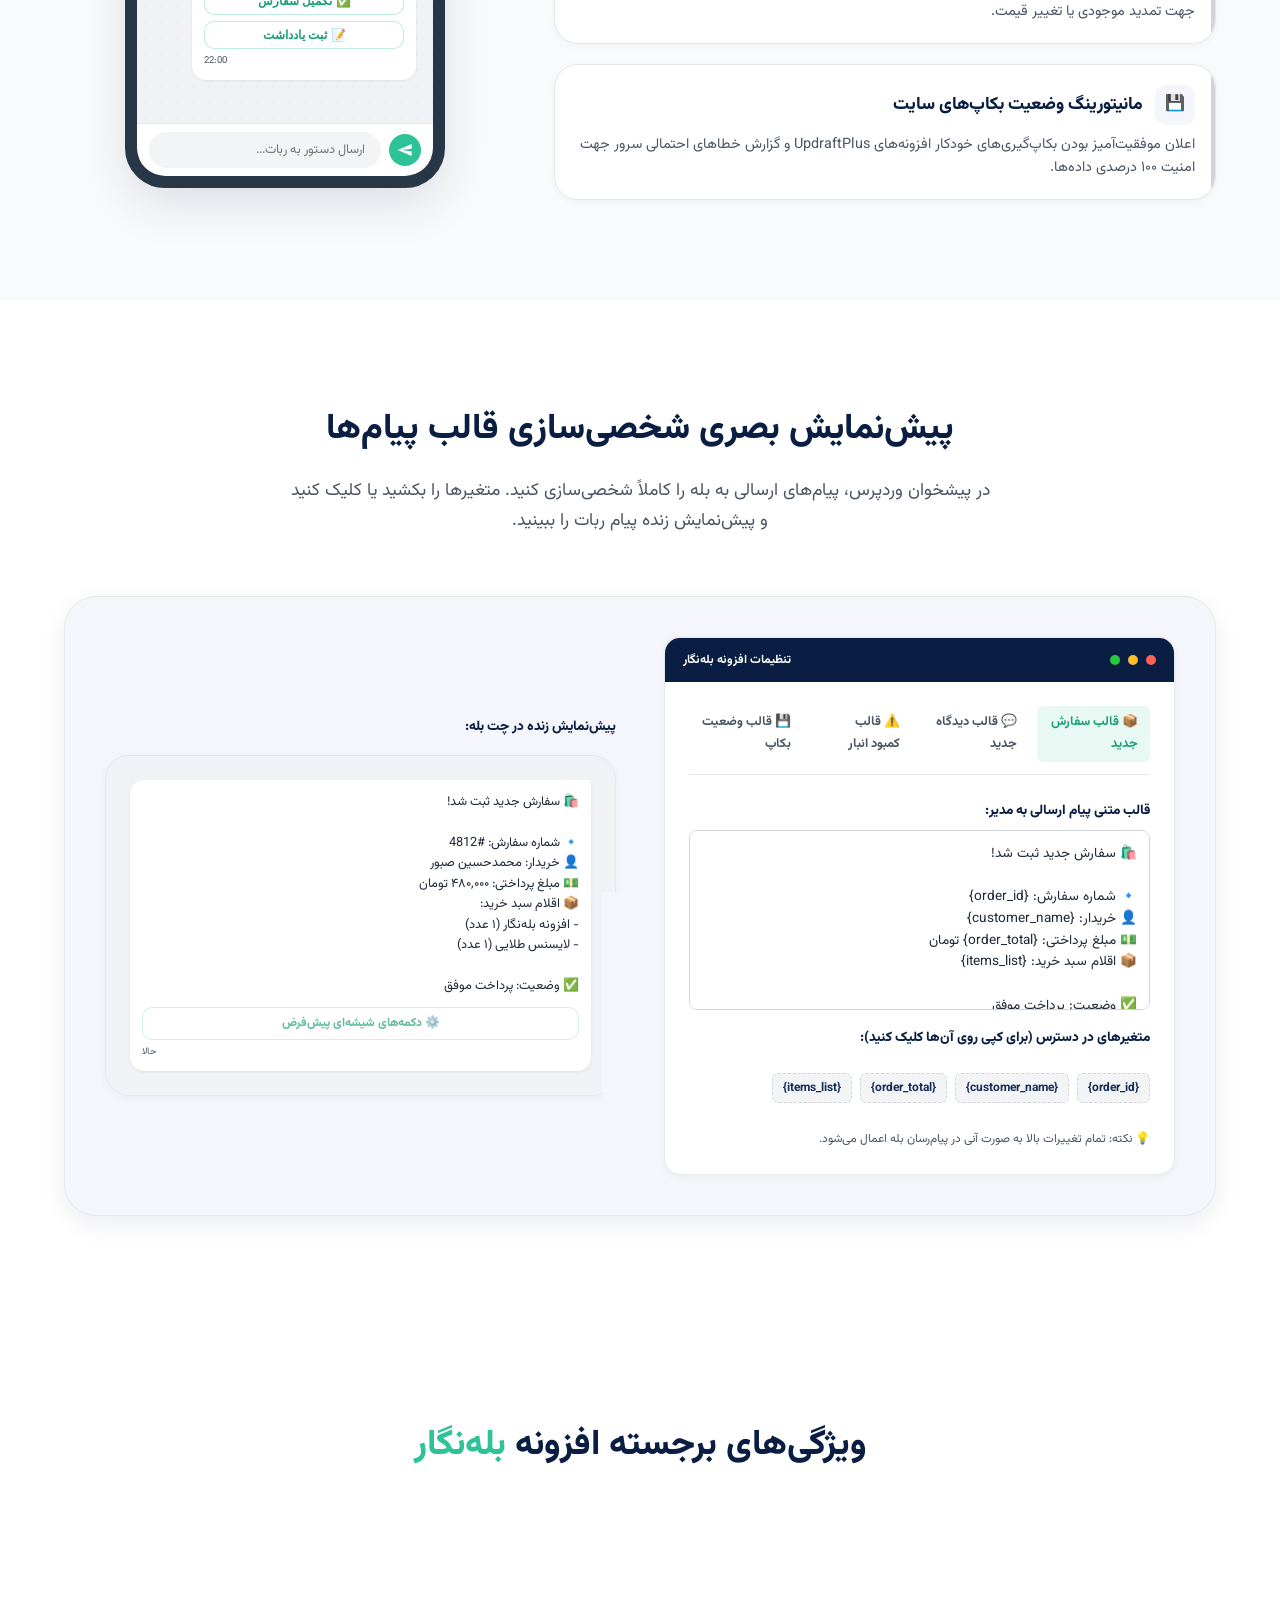
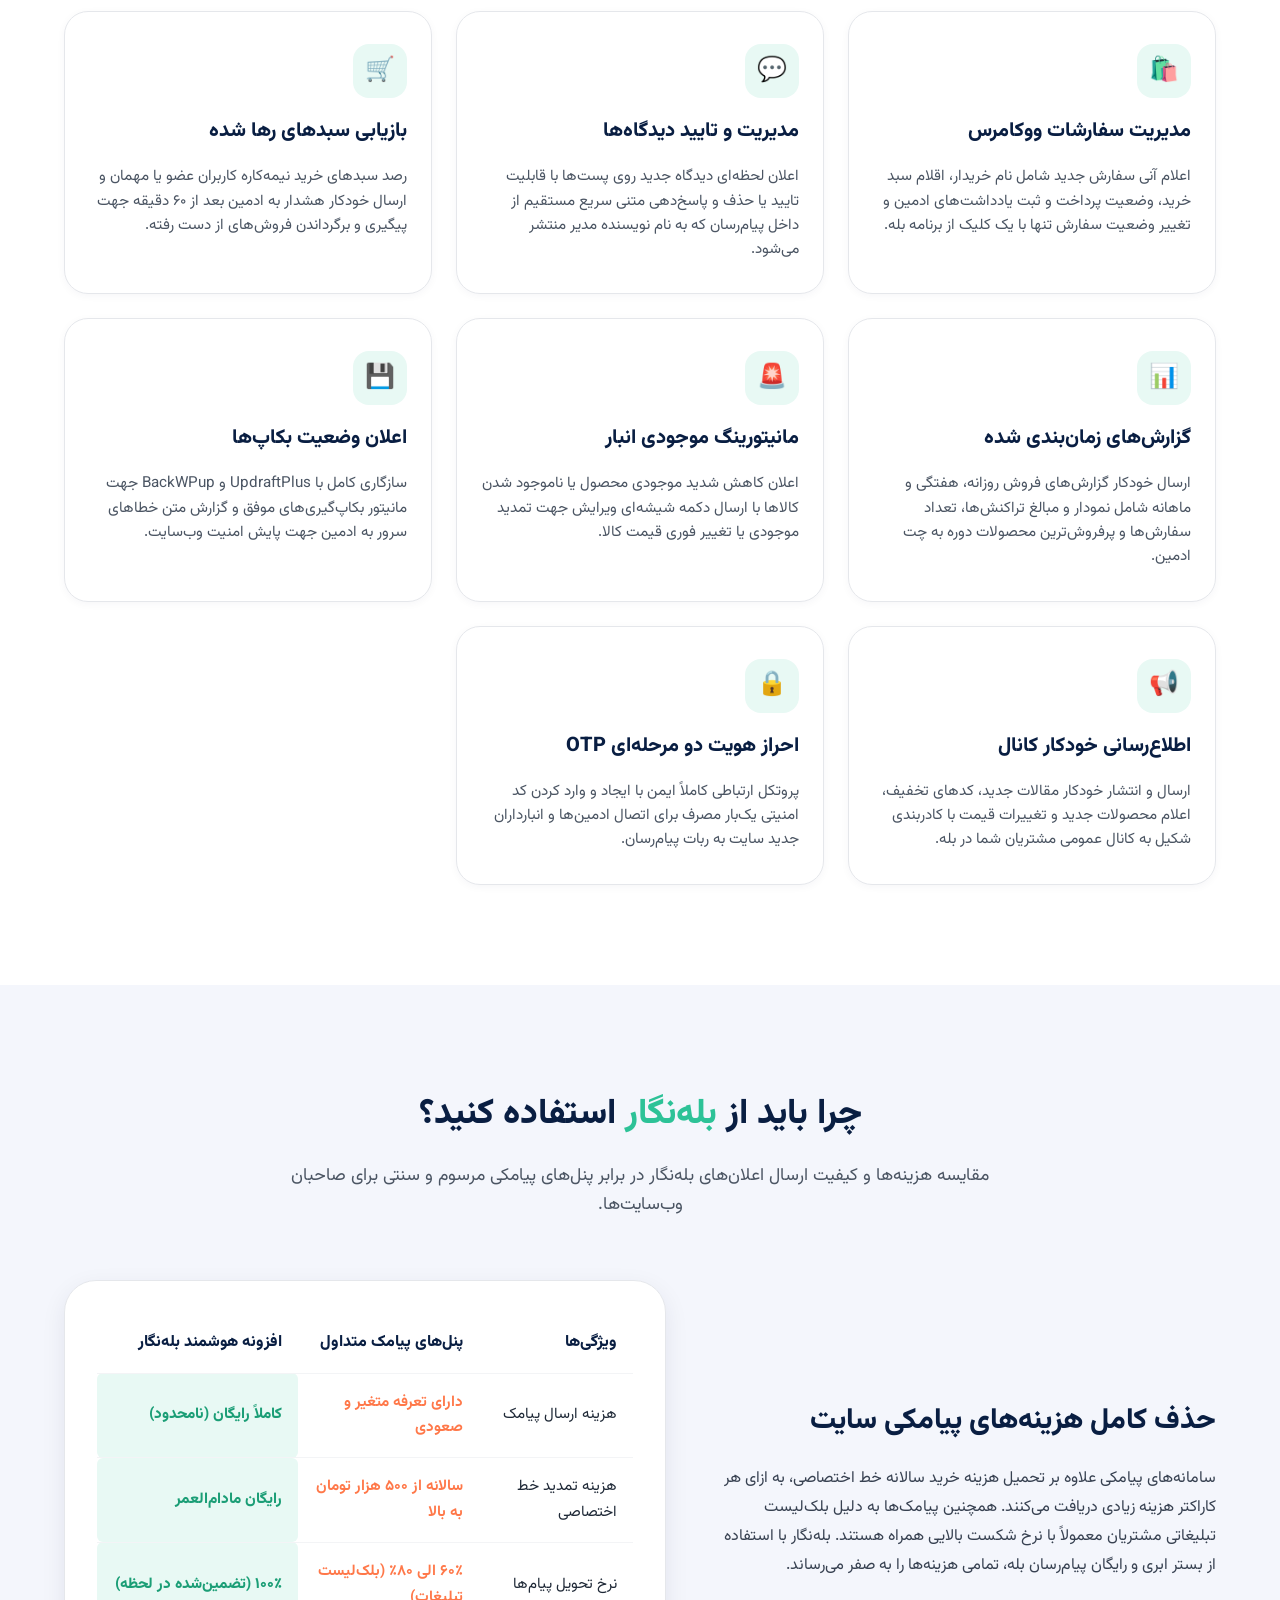
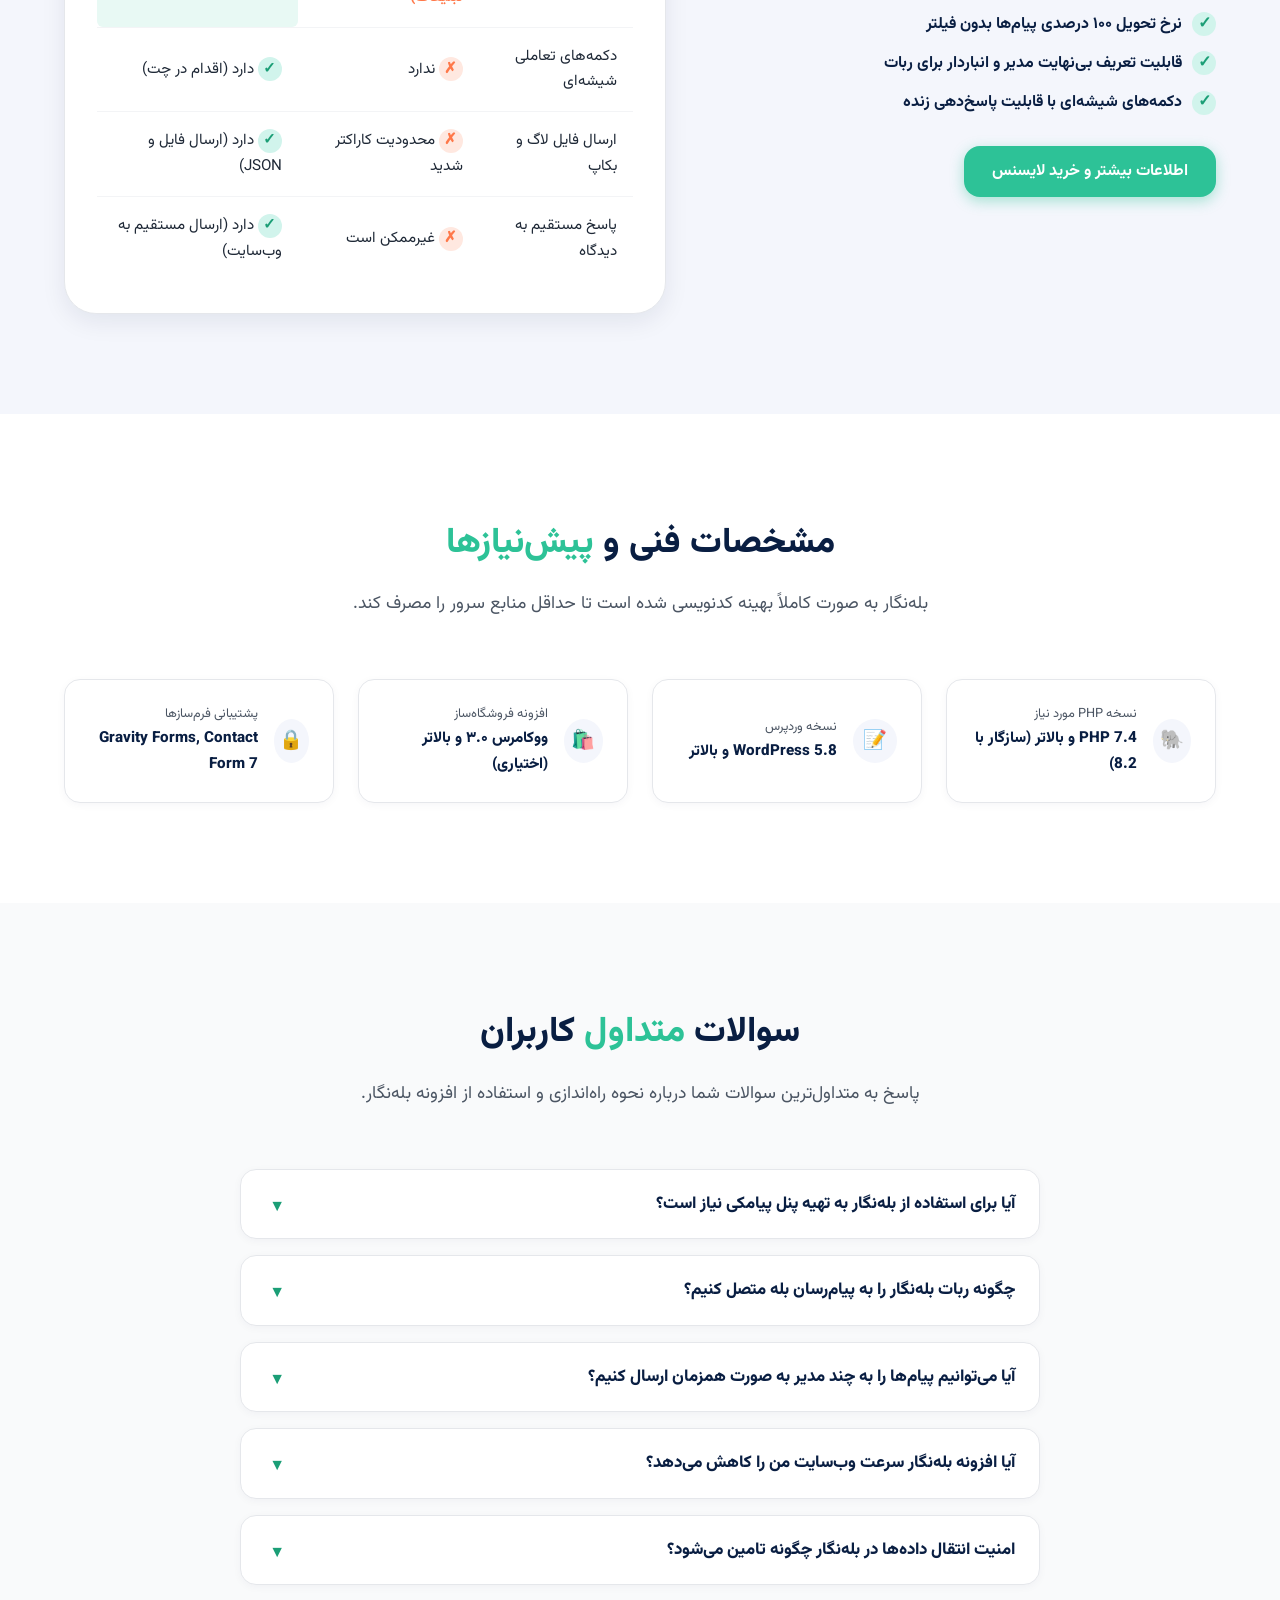
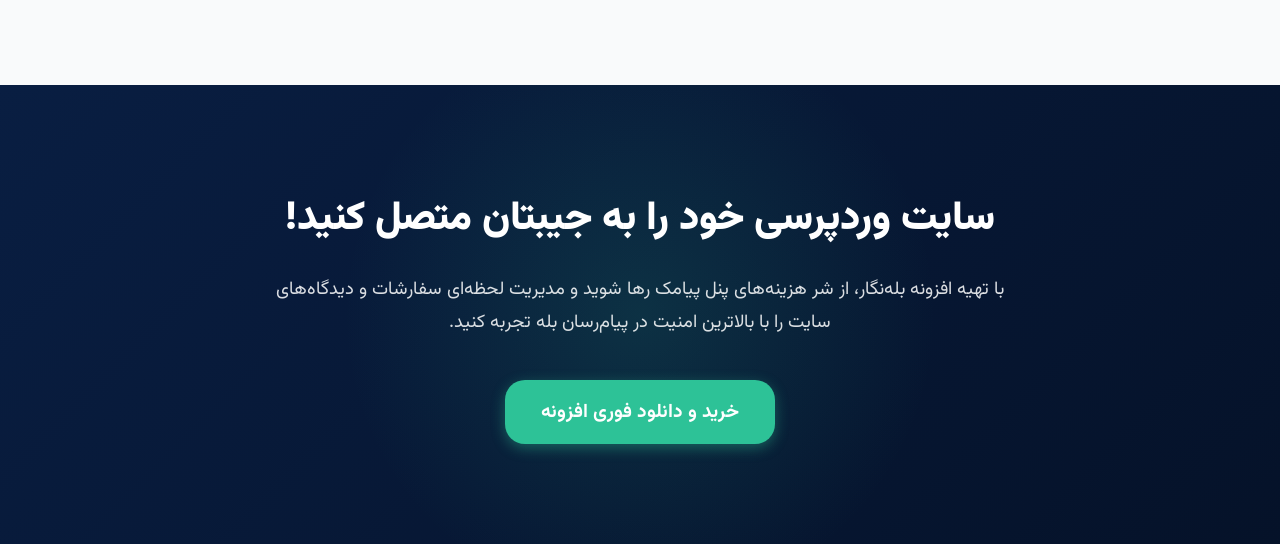
==== commit 72fb1521: "style: move send button to the right side of the chat input in RTL layout" ====
--- a/index.html
+++ b/index.html
@@ -181,12 +181,12 @@
             </div>
             
             <div class="bale-input-bar">
-              <input type="text" class="bale-input-field" placeholder="ارسال دستور به ربات..." readonly>
               <button class="bale-send-btn" aria-label="ارسال">
-                <svg viewBox="0 0 24 24" width="16" height="16" fill="currentColor">
+                <svg viewBox="0 0 24 24" width="16" height="16" fill="currentColor" style="transform: scaleX(-1);">
                   <path d="M2 21l21-9L2 3v7l15 2-15 2z"/>
                 </svg>
               </button>
+              <input type="text" class="bale-input-field" placeholder="ارسال دستور به ربات..." readonly>
             </div>
           </div>
         </div>
--- a/assets/css/style.css
+++ b/assets/css/style.css
@@ -540,14 +540,14 @@
   background-color: var(--white);
   color: var(--gray-800);
   align-self: flex-start;
-  border-top-left-radius: 4px;
+  border-top-right-radius: 4px;
 }
 
 .message-sent {
   background-color: #d1f4ec;
   color: var(--gray-800);
   align-self: flex-end;
-  border-top-right-radius: 4px;
+  border-top-left-radius: 4px;
 }
 
 .message-time {
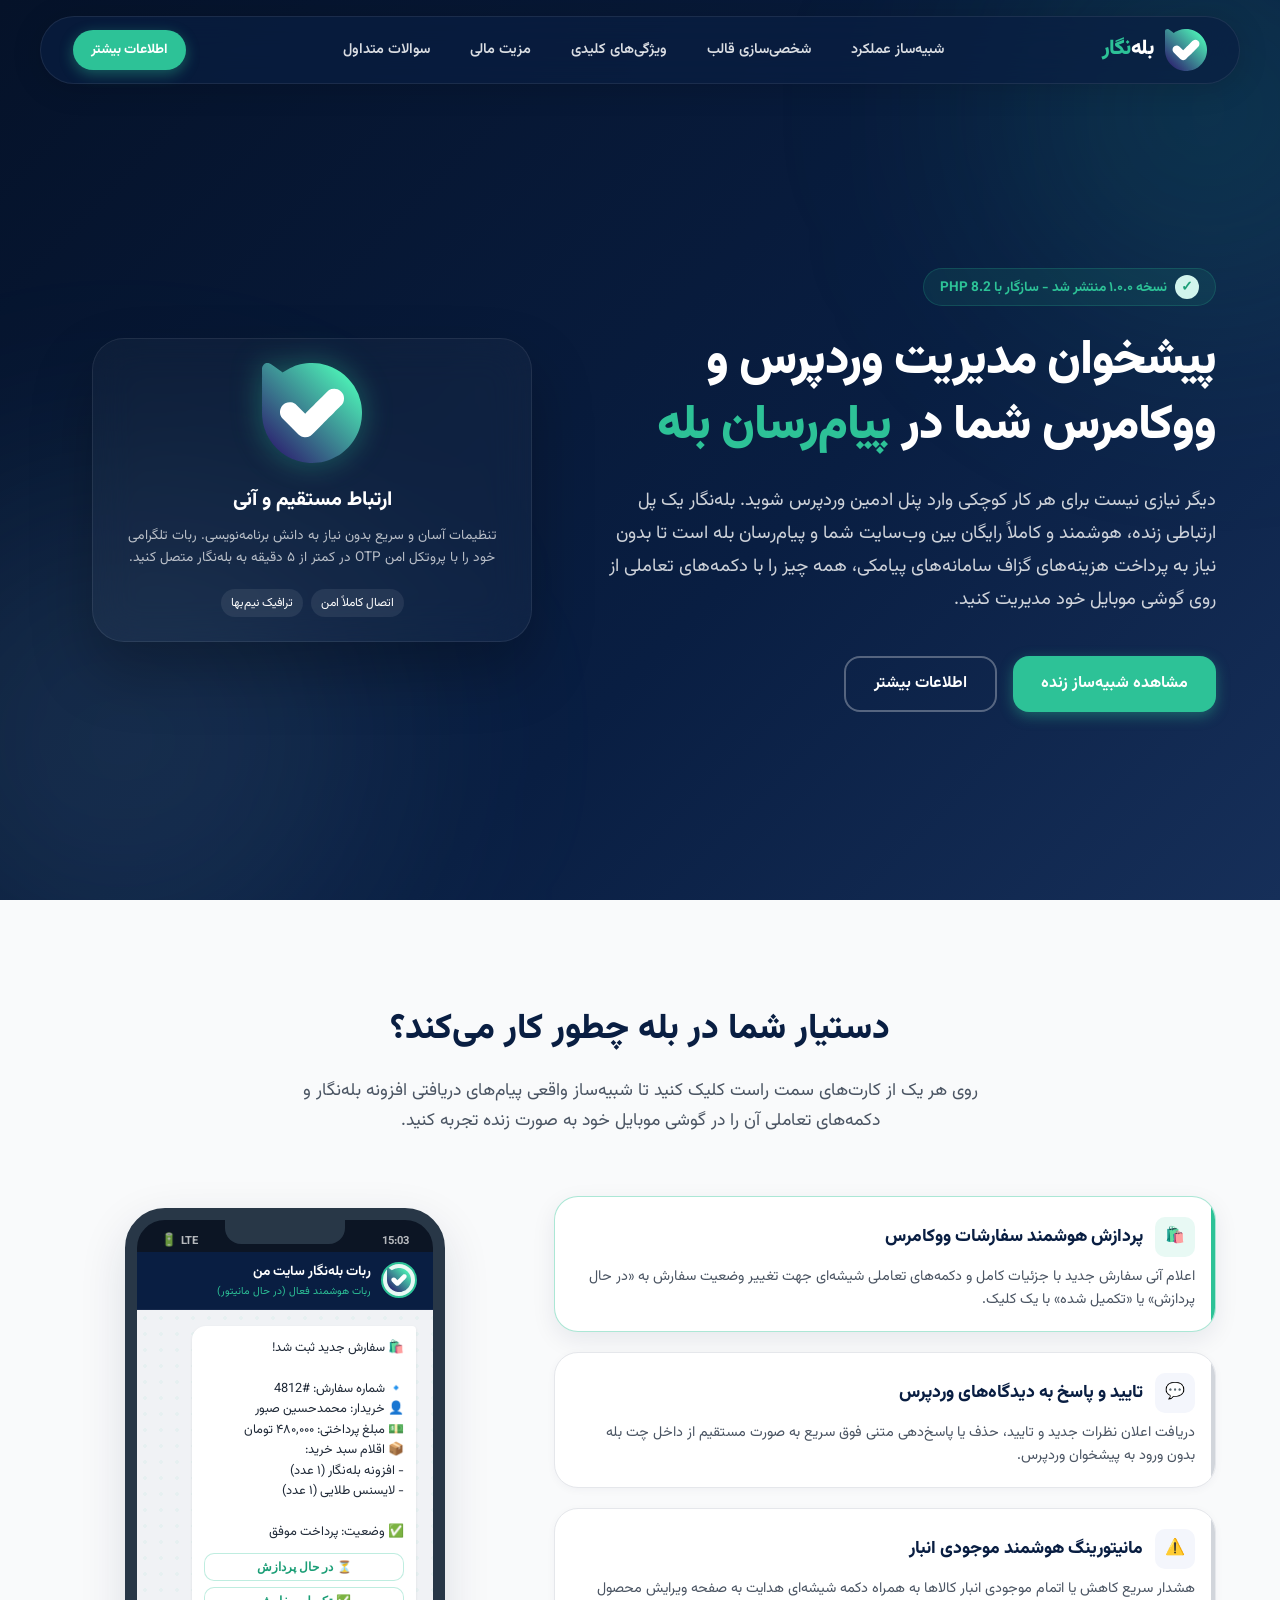
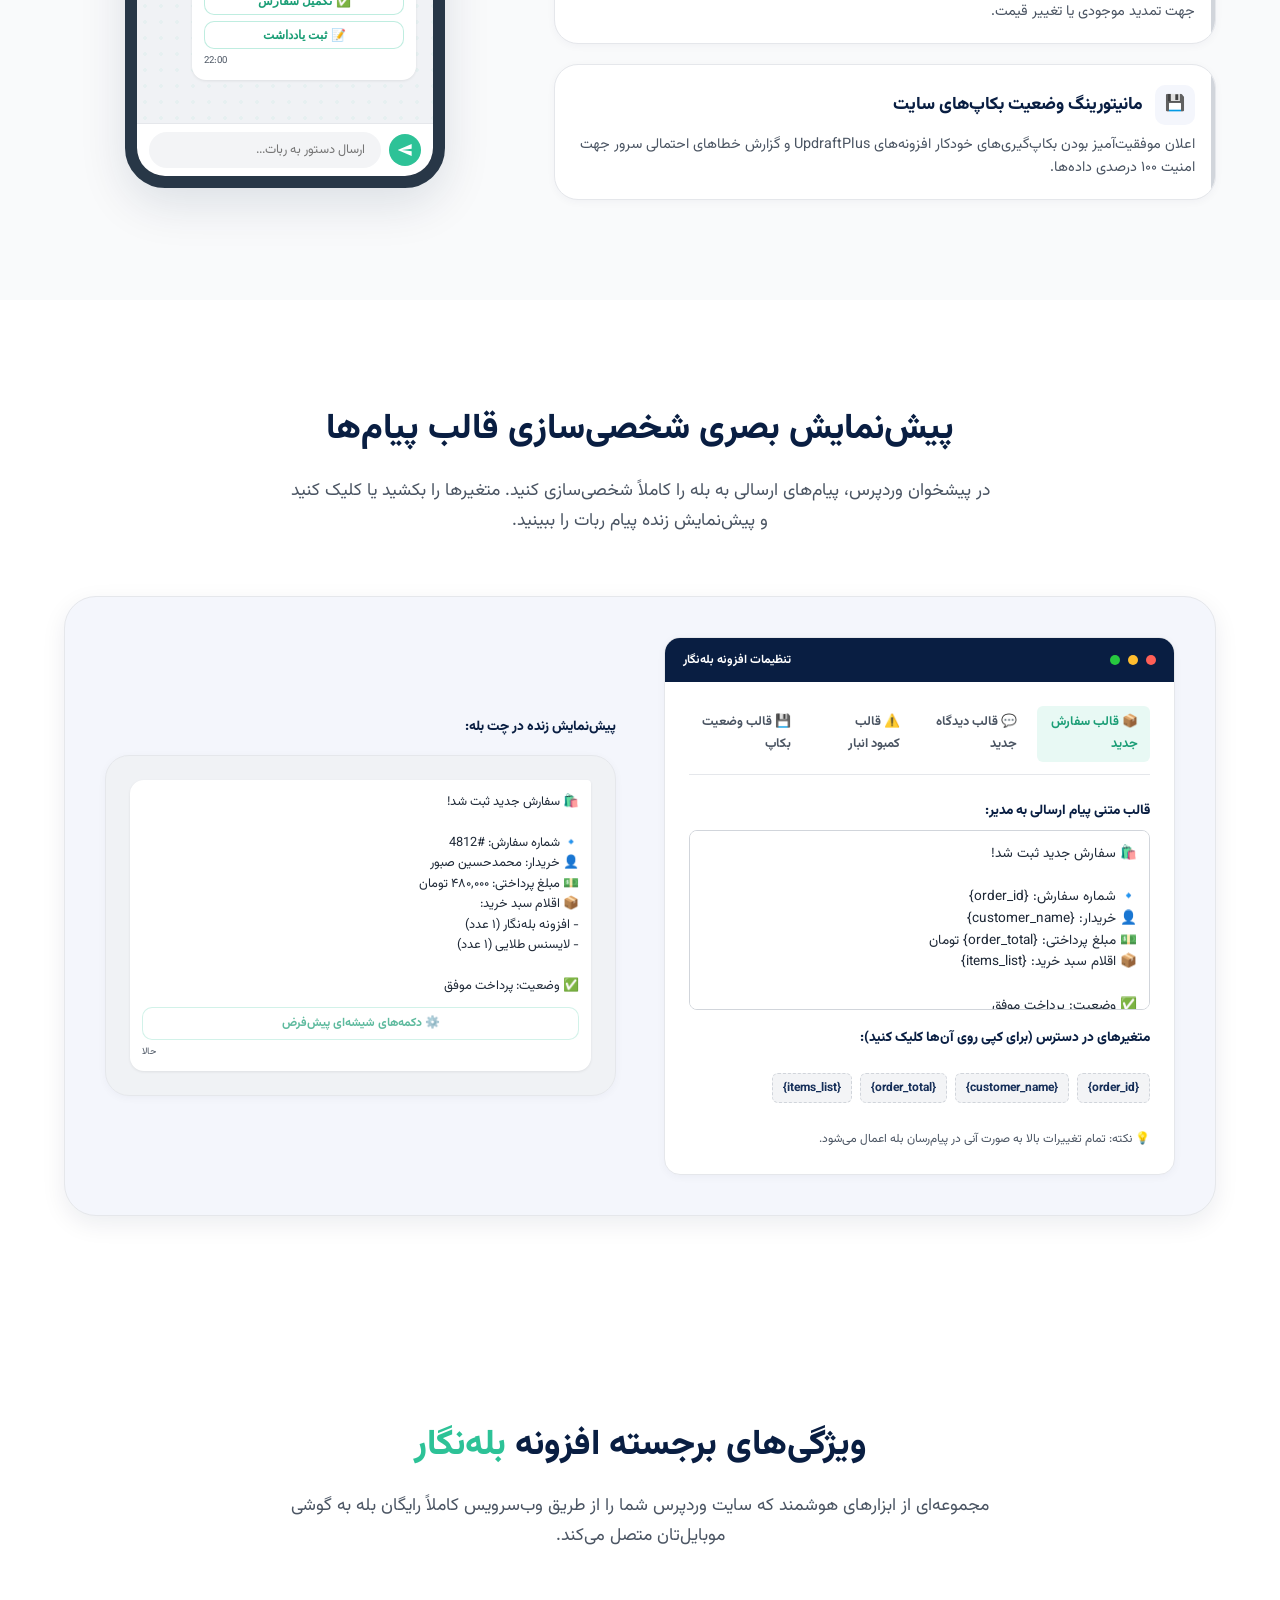
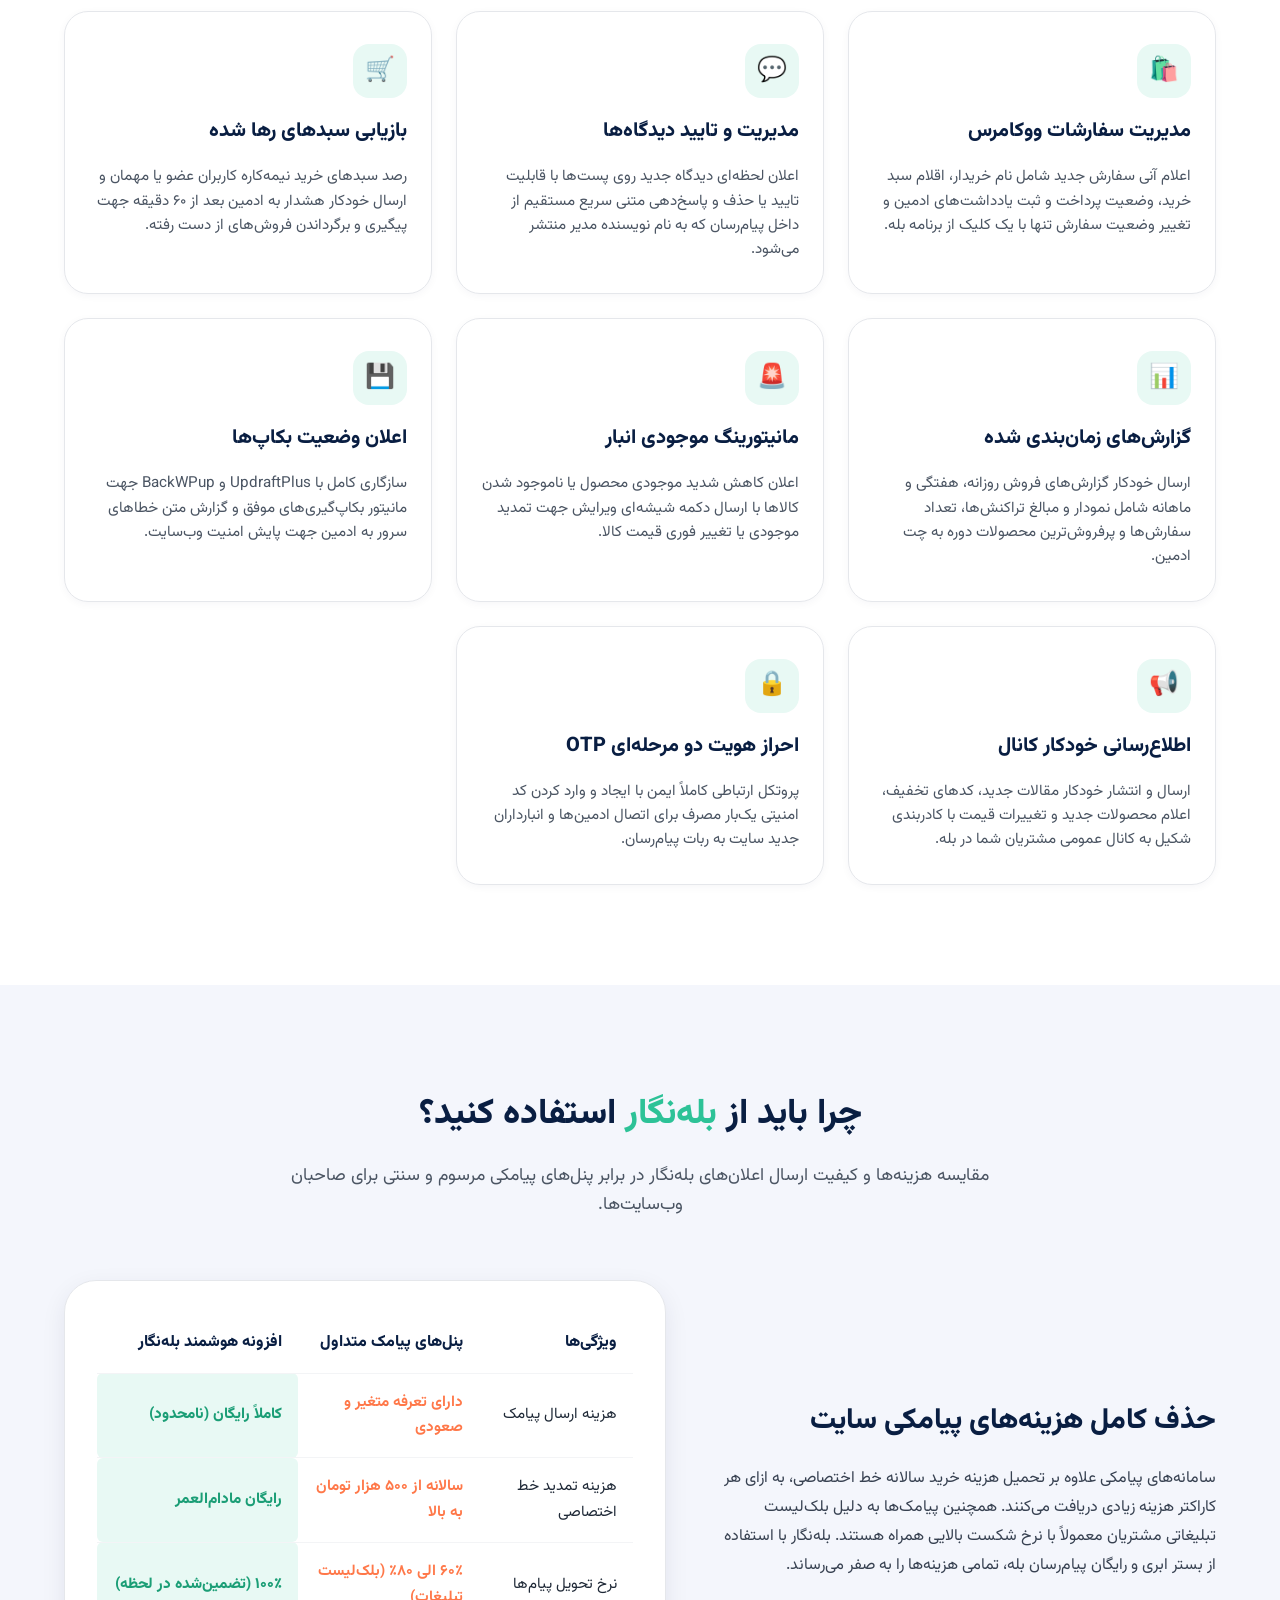
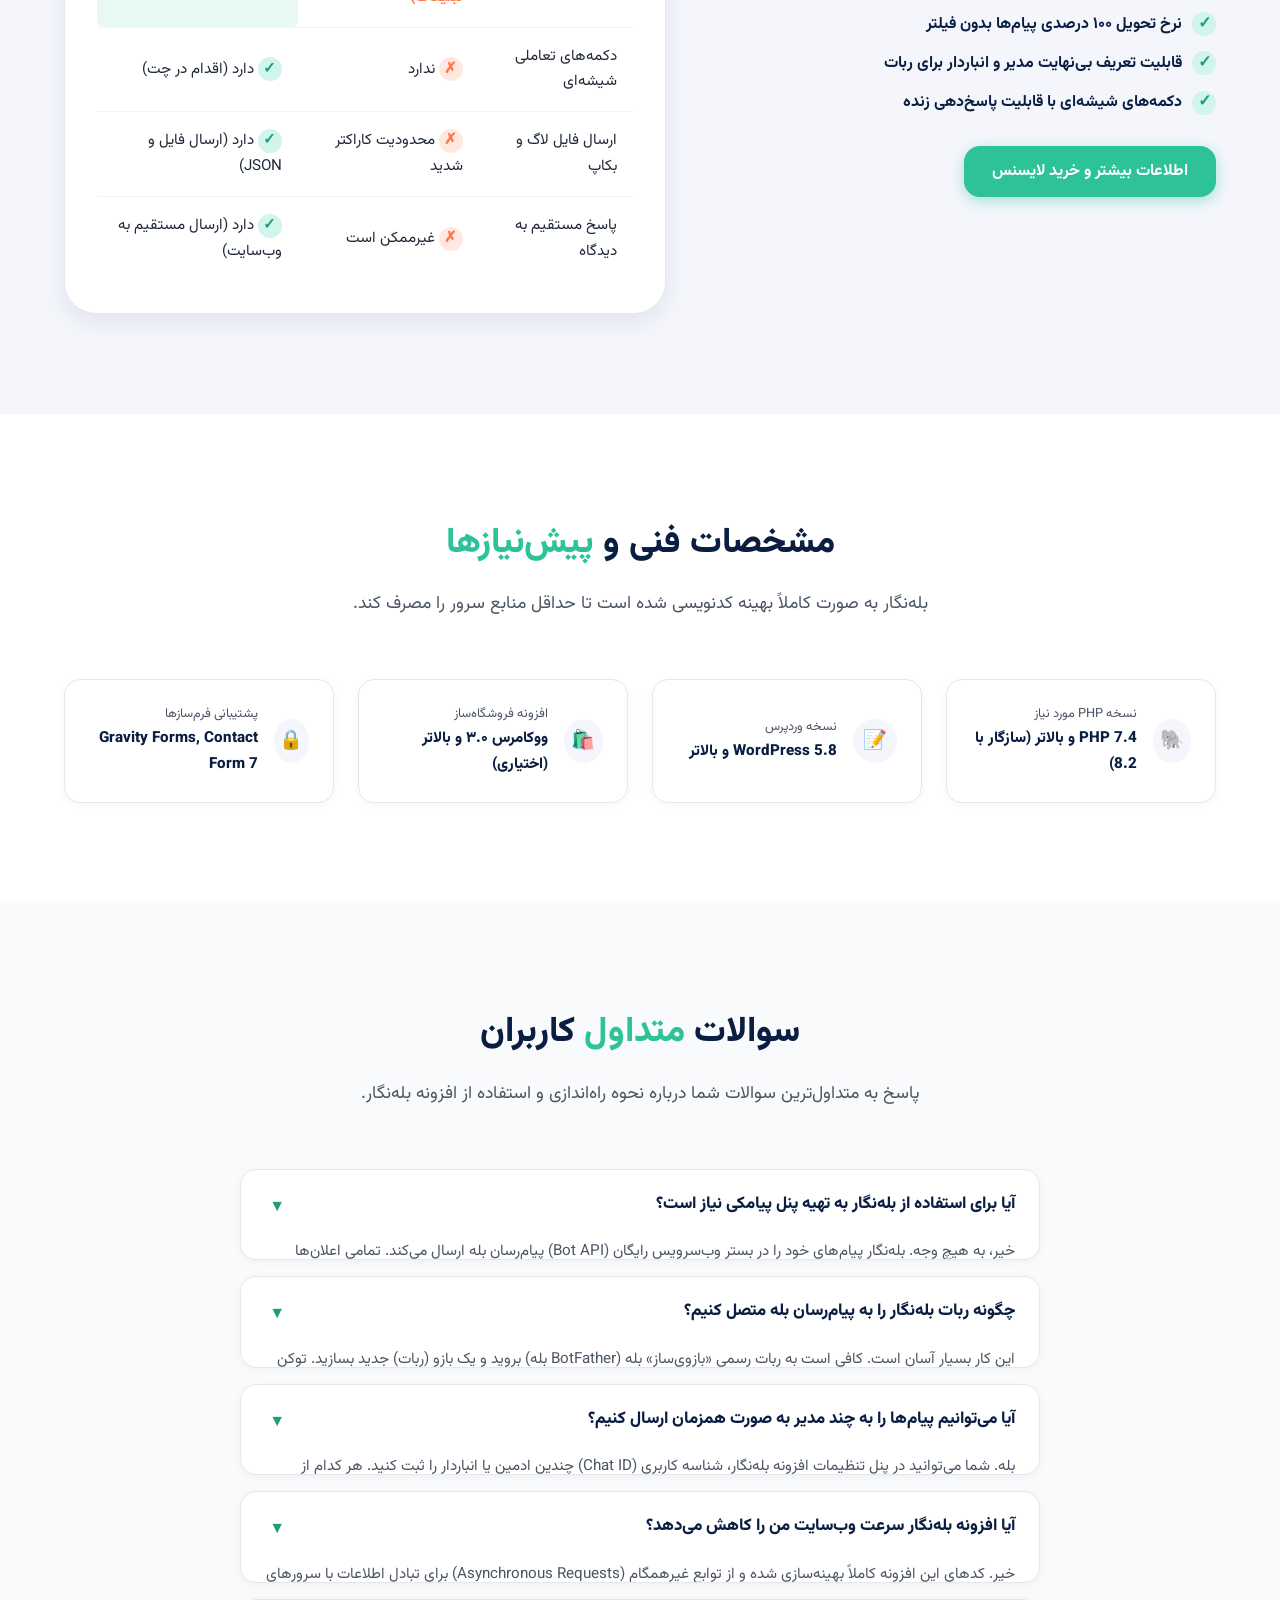
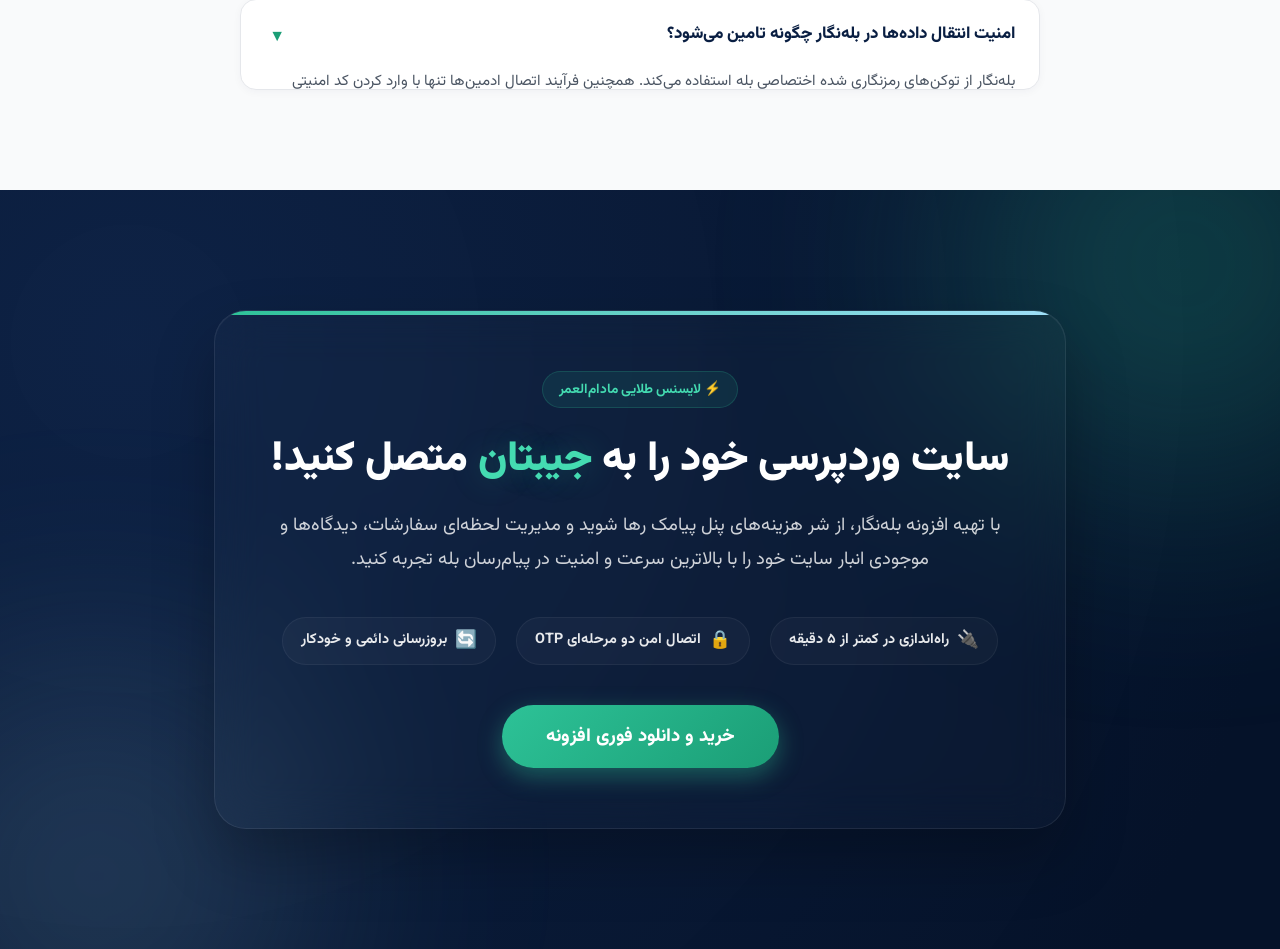
==== commit 1b36ee8b: "feat: redesign CTA section with frosted glass card, benefits tags, and glowing button shine animatio" ====
--- a/index.html
+++ b/index.html
@@ -544,11 +544,32 @@
   <!-- --- FINAL CTA SECTION --- -->
   <section class="section-cta" id="cta-section">
     <div class="container">
-      <h2 class="cta-title">سایت وردپرسی خود را به جیبتان متصل کنید!</h2>
-      <p class="cta-desc">
-        با تهیه افزونه بله‌نگار، از شر هزینه‌های پنل پیامک رها شوید و مدیریت لحظه‌ای سفارشات و دیدگاه‌های سایت را با بالاترین امنیت در پیام‌رسان بله تجربه کنید.
-      </p>
-      <a href="#" class="btn btn-primary btn-lg" style="font-size: 1.2rem; padding: 16px 36px; border-radius: 20px;">خرید و دانلود فوری افزونه</a>
+      <div class="cta-glass-card">
+        <div class="cta-badge">
+          ⚡ لایسنس طلایی مادام‌العمر
+        </div>
+        <h2 class="cta-title">سایت وردپرسی خود را به <span>جیبتان</span> متصل کنید!</h2>
+        <p class="cta-desc">
+          با تهیه افزونه بله‌نگار، از شر هزینه‌های پنل پیامک رها شوید و مدیریت لحظه‌ای سفارشات، دیدگاه‌ها و موجودی انبار سایت خود را با بالاترین سرعت و امنیت در پیام‌رسان بله تجربه کنید.
+        </p>
+        
+        <div class="cta-benefits">
+          <div class="cta-benefit-item">
+            <span class="cta-benefit-icon">🔌</span>
+            <span>راه‌اندازی در کمتر از ۵ دقیقه</span>
+          </div>
+          <div class="cta-benefit-item">
+            <span class="cta-benefit-icon">🔒</span>
+            <span>اتصال امن دو مرحله‌ای OTP</span>
+          </div>
+          <div class="cta-benefit-item">
+            <span class="cta-benefit-icon">🔄</span>
+            <span>بروزرسانی دائمی و خودکار</span>
+          </div>
+        </div>
+
+        <a href="#" class="btn btn-cta">خرید و دانلود فوری افزونه</a>
+      </div>
     </div>
   </section>
 
--- a/assets/css/style.css
+++ b/assets/css/style.css
@@ -194,26 +194,36 @@
 /* --- HEADER / NAVIGATION --- */
 .header {
   position: fixed;
-  top: 0;
-  left: 0;
-  width: 100%;
+  top: 16px;
+  left: 50%;
+  transform: translateX(-50%);
+  width: calc(100% - 48px);
+  max-width: 1200px;
   z-index: 1000;
   transition: all var(--transition-normal);
-  padding: 20px 0;
+  padding: 12px 32px;
+  background-color: rgba(9, 30, 66, 0.7);
+  backdrop-filter: blur(16px);
+  border-radius: 100px;
+  border: 1px solid rgba(255, 255, 255, 0.08);
+  box-shadow: 0 4px 30px rgba(0, 0, 0, 0.15);
 }
 
 .header.scrolled {
-  background-color: rgba(9, 30, 66, 0.95);
-  backdrop-filter: blur(10px);
-  padding: 12px 0;
-  box-shadow: var(--shadow-md);
-  border-bottom: 1px solid rgba(255, 255, 255, 0.1);
+  top: 8px;
+  padding: 8px 24px;
+  background-color: rgba(9, 30, 66, 0.92);
+  border-color: rgba(45, 194, 151, 0.25);
+  box-shadow: 0 10px 30px rgba(9, 30, 66, 0.25), 0 0 15px rgba(45, 194, 151, 0.1);
 }
 
 .header .container {
   display: flex;
   align-items: center;
   justify-content: space-between;
+  width: 100%;
+  padding: 0;
+  max-width: none;
 }
 
 .logo-wrapper {
@@ -223,12 +233,12 @@
 }
 
 .logo-icon {
-  width: 48px;
-  height: 48px;
+  width: 42px;
+  height: 42px;
 }
 
 .logo-text {
-  font-size: 1.4rem;
+  font-size: 1.3rem;
   font-weight: 900;
   color: var(--white);
   letter-spacing: -0.5px;
@@ -241,39 +251,27 @@
 .nav-menu {
   display: flex;
   align-items: center;
-  gap: 32px;
+  gap: 8px;
 }
 
 .nav-link {
   color: rgba(255, 255, 255, 0.85);
-  font-weight: 500;
-  font-size: 0.95rem;
-  position: relative;
-  padding: 8px 0;
-}
-
-.nav-link::after {
-  content: '';
-  position: absolute;
-  bottom: 0;
-  left: 0;
-  width: 0;
-  height: 2px;
-  background-color: var(--bale-green);
-  transition: var(--transition-normal);
+  font-weight: 600;
+  font-size: 0.9rem;
+  padding: 8px 16px;
+  border-radius: 100px;
+  transition: all var(--transition-normal);
 }
 
 .nav-link:hover {
   color: var(--white);
-}
-
-.nav-link:hover::after {
-  width: 100%;
+  background-color: rgba(45, 194, 151, 0.12);
 }
 
 .header-cta .btn {
-  font-size: 0.9rem;
-  padding: 10px 20px;
+  font-size: 0.85rem;
+  padding: 8px 18px;
+  border-radius: 100px;
 }
 
 .menu-toggle {
@@ -1148,17 +1146,20 @@
 }
 
 .faq-body {
-  max-height: 0;
+  display: grid;
+  grid-template-rows: 0fr;
+  transition: grid-template-rows 0.35s ease-in-out;
   overflow: hidden;
-  transition: max-height var(--transition-normal) ease-out;
 }
 
 .faq-content {
+  min-height: 0;
   padding: 0 24px 20px;
   font-size: 0.95rem;
   color: var(--gray-600);
   line-height: 1.7;
   border-top: 1px solid transparent;
+  transition: border-color 0.35s ease-in-out;
 }
 
 .faq-item.open {
@@ -1170,7 +1171,7 @@
 }
 
 .faq-item.open .faq-body {
-  max-height: 300px; /* arbitrary height to slide down */
+  grid-template-rows: 1fr;
 }
 
 .faq-item.open .faq-content {
@@ -1179,44 +1180,172 @@
 
 /* --- FINAL CTA SECTION --- */
 .section-cta {
-  padding: 100px 0;
-  background: linear-gradient(135deg, var(--wp-navy) 0%, var(--wp-navy-dark) 100%);
+  padding: 120px 0;
+  background: radial-gradient(circle at 10% 20%, rgba(9, 30, 66, 0.98) 0%, rgba(5, 18, 41, 1) 90%);
+  position: relative;
+  overflow: hidden;
+  display: flex;
+  align-items: center;
   color: var(--white);
+}
+
+.section-cta::before, .section-cta::after {
+  content: '';
+  position: absolute;
+  border-radius: 50%;
+  filter: blur(120px);
+  z-index: 1;
+  pointer-events: none;
+}
+
+.section-cta::before {
+  top: -20%;
+  right: -10%;
+  width: 450px;
+  height: 450px;
+  background-color: rgba(45, 194, 151, 0.25);
+}
+
+.section-cta::after {
+  bottom: -20%;
+  left: -10%;
+  width: 450px;
+  height: 450px;
+  background-color: rgba(160, 223, 249, 0.15);
+}
+
+.section-cta .container {
+  position: relative;
+  z-index: 2;
+  max-width: 900px;
+}
+
+.cta-glass-card {
+  background: rgba(255, 255, 255, 0.02);
+  border: 1px solid rgba(255, 255, 255, 0.08);
+  border-radius: var(--radius-xl);
+  padding: 60px 40px;
+  backdrop-filter: blur(24px);
+  box-shadow: 0 30px 60px rgba(0, 0, 0, 0.25), inset 0 1px 0 rgba(255, 255, 255, 0.05);
   text-align: center;
   position: relative;
   overflow: hidden;
 }
 
-.section-cta::before {
+.cta-glass-card::before {
   content: '';
   position: absolute;
-  top: 50%;
-  left: 50%;
-  transform: translate(-50%, -50%);
-  width: 600px;
-  height: 600px;
-  background: radial-gradient(circle, rgba(45, 194, 151, 0.15) 0%, transparent 70%);
-  z-index: 1;
-}
-
-.section-cta .container {
-  position: relative;
-  z-index: 2;
-  max-width: 800px;
+  top: 0;
+  left: 0;
+  width: 100%;
+  height: 4px;
+  background: linear-gradient(90deg, var(--bale-green) 0%, var(--bale-blue-light) 100%);
+}
+
+.cta-badge {
+  display: inline-flex;
+  align-items: center;
+  gap: 8px;
+  background: rgba(45, 194, 151, 0.1);
+  border: 1px solid rgba(45, 194, 151, 0.2);
+  padding: 6px 16px;
+  border-radius: 100px;
+  font-size: 0.85rem;
+  font-weight: 700;
+  color: var(--bale-green-light);
+  margin-bottom: 24px;
 }
 
 .cta-title {
-  font-size: 2.5rem;
+  font-size: 2.6rem;
   font-weight: 900;
   margin-bottom: 20px;
+  color: var(--white);
+  line-height: 1.35;
+}
+
+.cta-title span {
+  color: var(--bale-green-light);
+  text-shadow: 0 0 30px rgba(45, 194, 151, 0.3);
 }
 
 .cta-desc {
   font-size: 1.15rem;
-  color: rgba(255, 255, 255, 0.85);
+  color: rgba(255, 255, 255, 0.8);
   margin-bottom: 40px;
-  line-height: 1.8;
-}
+  line-height: 1.85;
+  max-width: 720px;
+  margin-left: auto;
+  margin-right: auto;
+}
+
+.cta-benefits {
+  display: flex;
+  justify-content: center;
+  gap: 20px;
+  margin-bottom: 40px;
+  flex-wrap: wrap;
+}
+
+.cta-benefit-item {
+  display: flex;
+  align-items: center;
+  gap: 8px;
+  font-size: 0.9rem;
+  font-weight: 700;
+  color: rgba(255, 255, 255, 0.9);
+  background: rgba(255, 255, 255, 0.03);
+  padding: 8px 18px;
+  border-radius: 100px;
+  border: 1px solid rgba(255, 255, 255, 0.05);
+}
+
+.cta-benefit-icon {
+  color: var(--bale-green);
+  font-size: 1.1rem;
+}
+
+.btn-cta {
+  display: inline-flex;
+  align-items: center;
+  justify-content: center;
+  font-size: 1.15rem;
+  padding: 16px 44px;
+  border-radius: 100px;
+  background: linear-gradient(135deg, var(--bale-green) 0%, var(--bale-green-dark) 100%);
+  color: var(--white);
+  box-shadow: 0 8px 24px rgba(45, 194, 151, 0.4);
+  position: relative;
+  overflow: hidden;
+  font-weight: 800;
+  cursor: pointer;
+  border: none;
+  transition: all var(--transition-normal);
+}
+
+.btn-cta:hover {
+  transform: translateY(-3px);
+  box-shadow: 0 12px 30px rgba(45, 194, 151, 0.6), 0 0 25px rgba(45, 194, 151, 0.2);
+}
+
+.btn-cta::after {
+  content: '';
+  position: absolute;
+  top: 0;
+  left: -50%;
+  width: 20%;
+  height: 100%;
+  background: linear-gradient(to right, rgba(255,255,255,0) 0%, rgba(255,255,255,0.3) 50%, rgba(255,255,255,0) 100%);
+  transform: skewX(-25deg);
+  animation: shine 4s infinite ease-in-out;
+}
+
+@keyframes shine {
+  0% { left: -50%; }
+  30% { left: 150%; }
+  100% { left: 150%; }
+}
+
 
 /* --- FOOTER --- */
 .footer {
@@ -1320,18 +1449,37 @@
 }
 
 @media (max-width: 768px) {
+  .header {
+    width: calc(100% - 32px);
+    padding: 10px 20px;
+    top: 12px;
+  }
+
+  .header.scrolled {
+    top: 8px;
+    padding: 8px 16px;
+  }
+
   .nav-menu {
     display: none;
     position: absolute;
-    top: 100%;
+    top: calc(100% + 12px);
     left: 0;
     width: 100%;
-    background-color: var(--wp-navy);
+    background-color: rgba(9, 30, 66, 0.96);
+    backdrop-filter: blur(16px);
+    border: 1px solid rgba(255, 255, 255, 0.1);
     flex-direction: column;
-    padding: 24px;
-    gap: 16px;
+    padding: 20px;
+    gap: 12px;
+    border-radius: 20px;
     box-shadow: var(--shadow-lg);
-    border-bottom: 2px solid var(--bale-green);
+  }
+  
+  .nav-link {
+    width: 100%;
+    text-align: center;
+    border-radius: 100px;
   }
   
   .nav-menu.open {
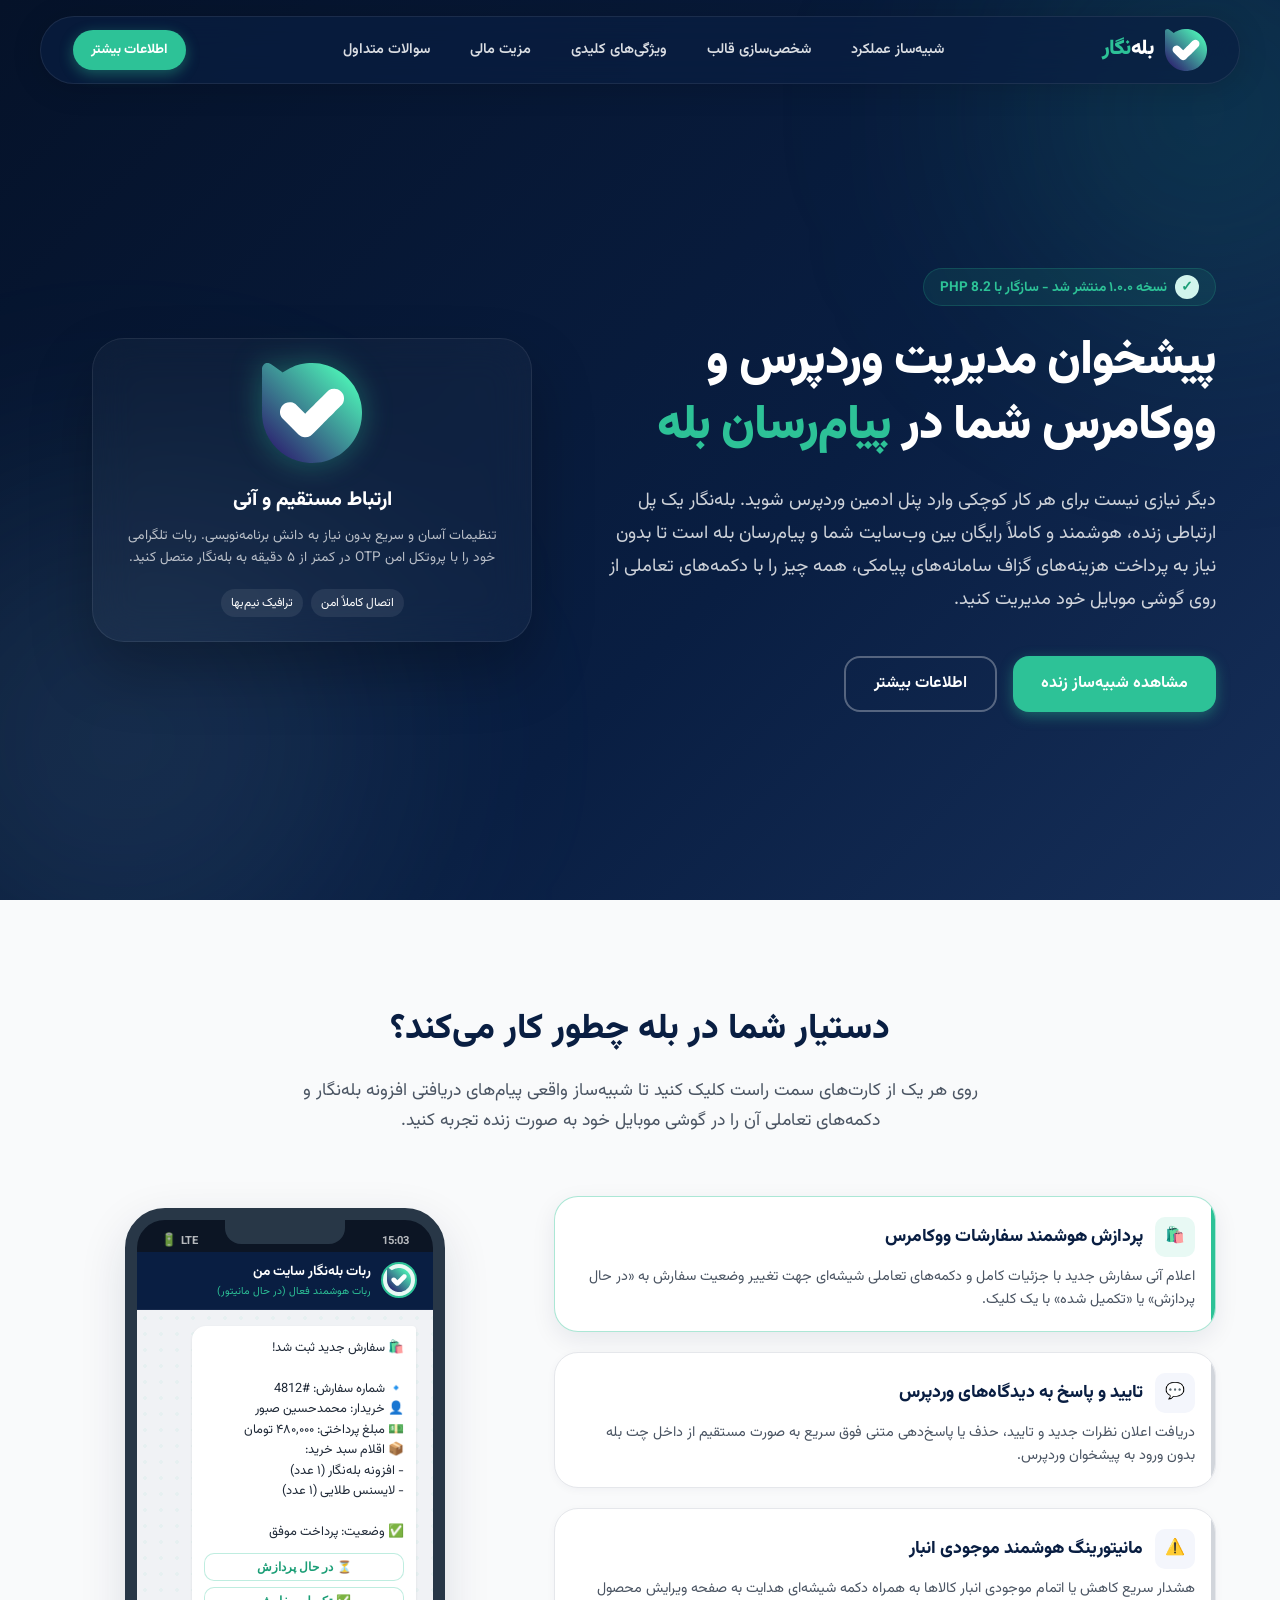
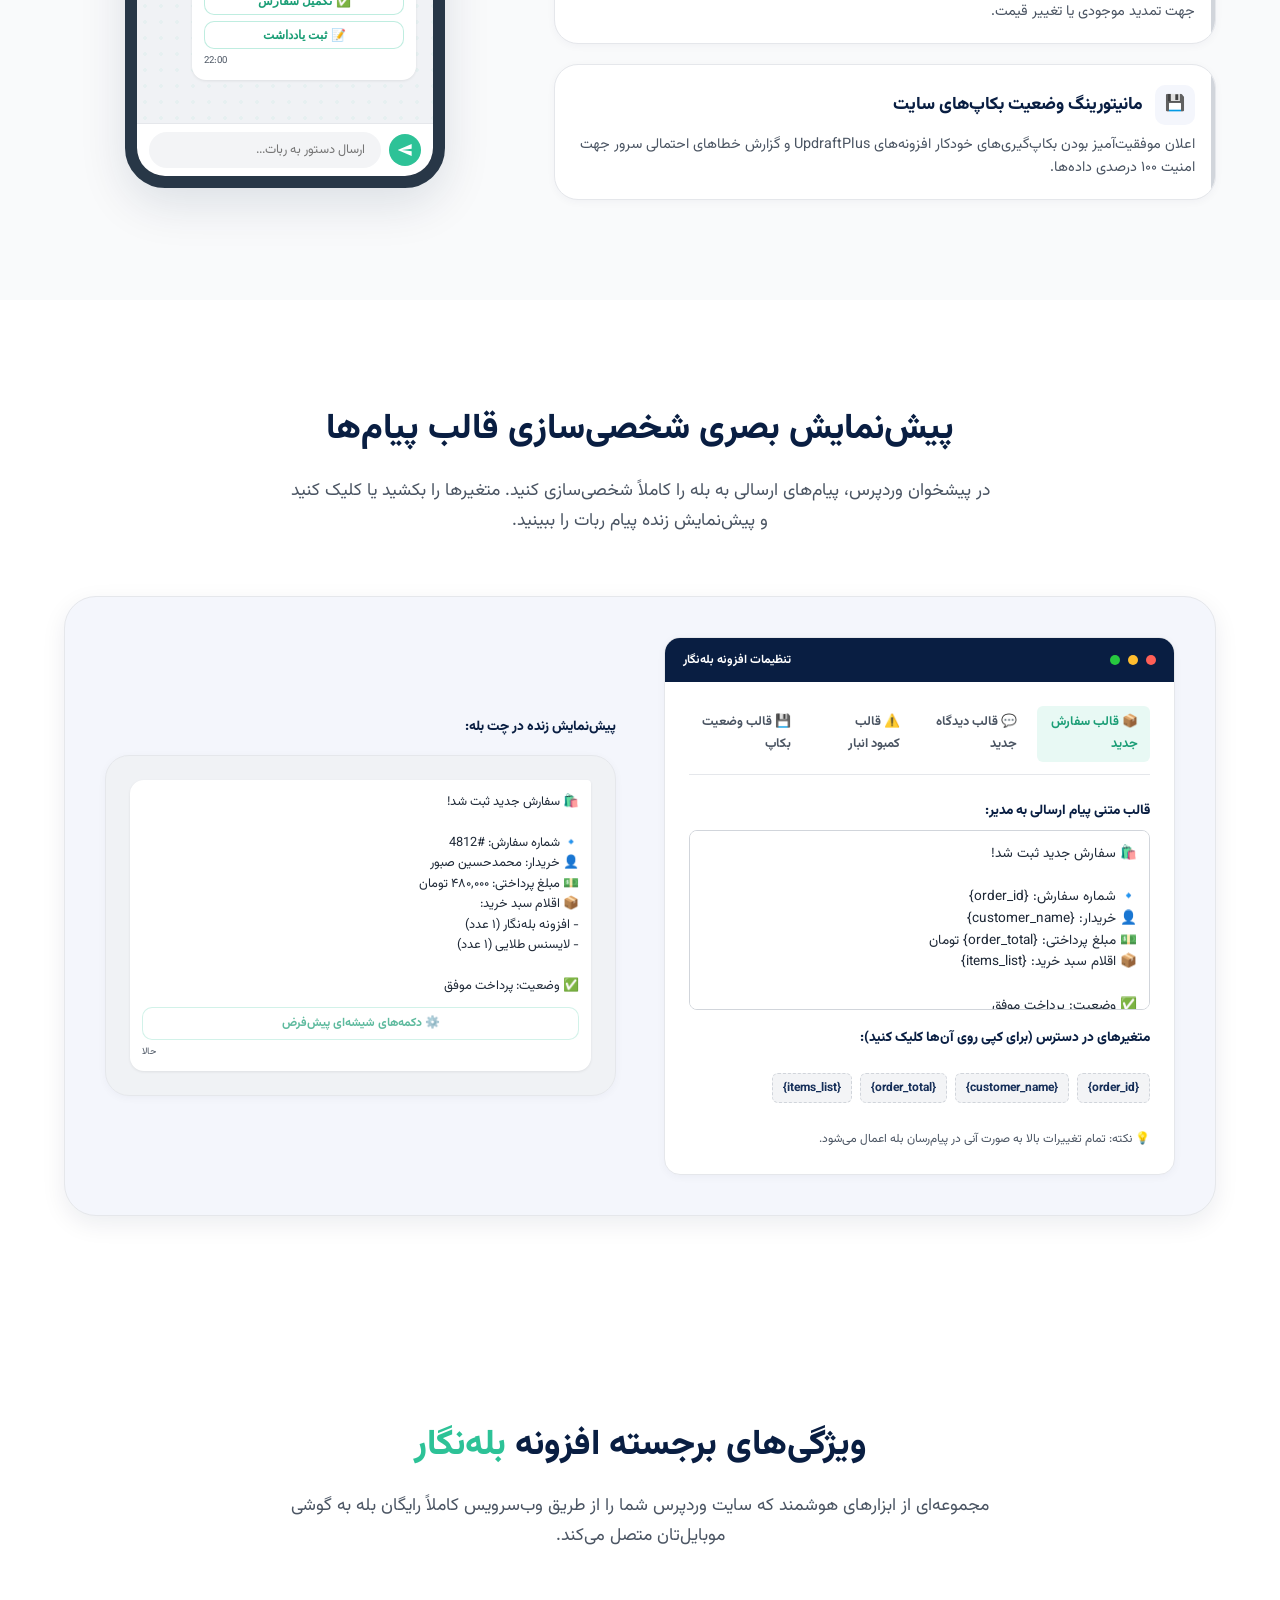
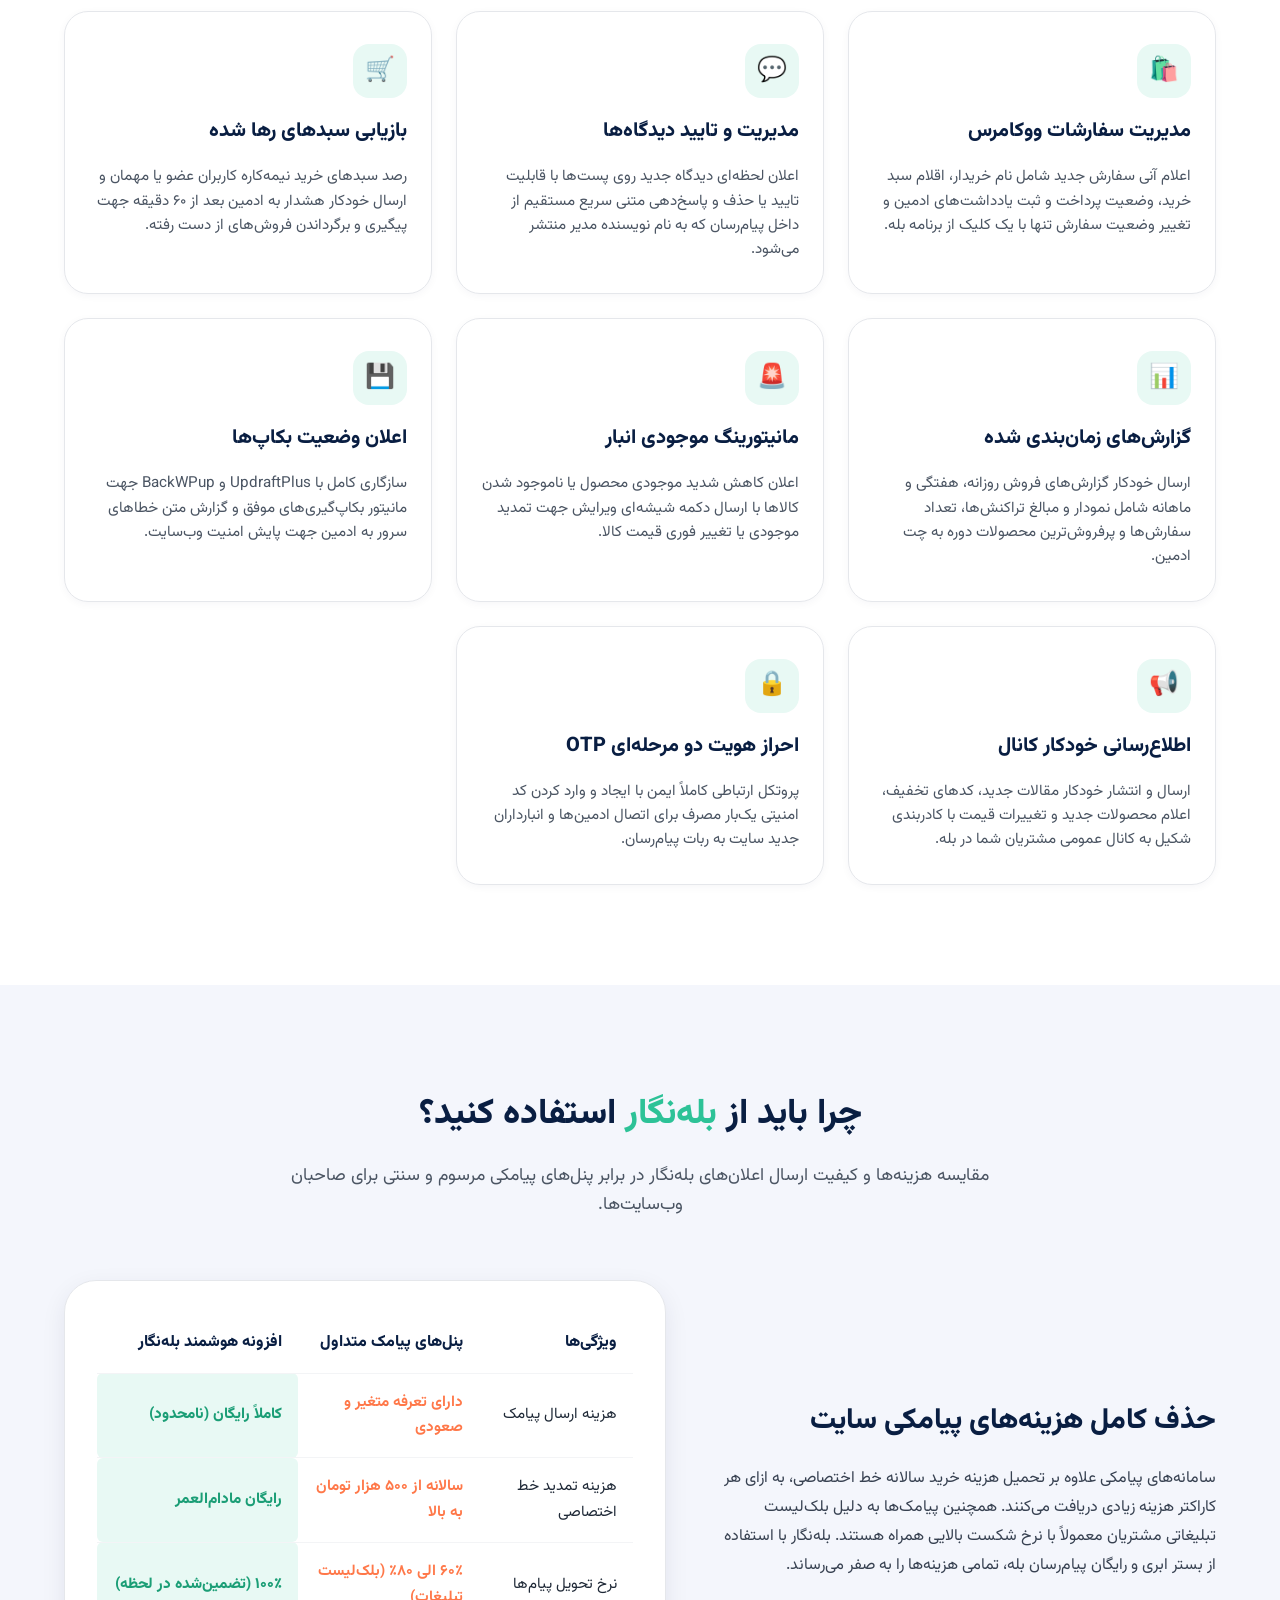
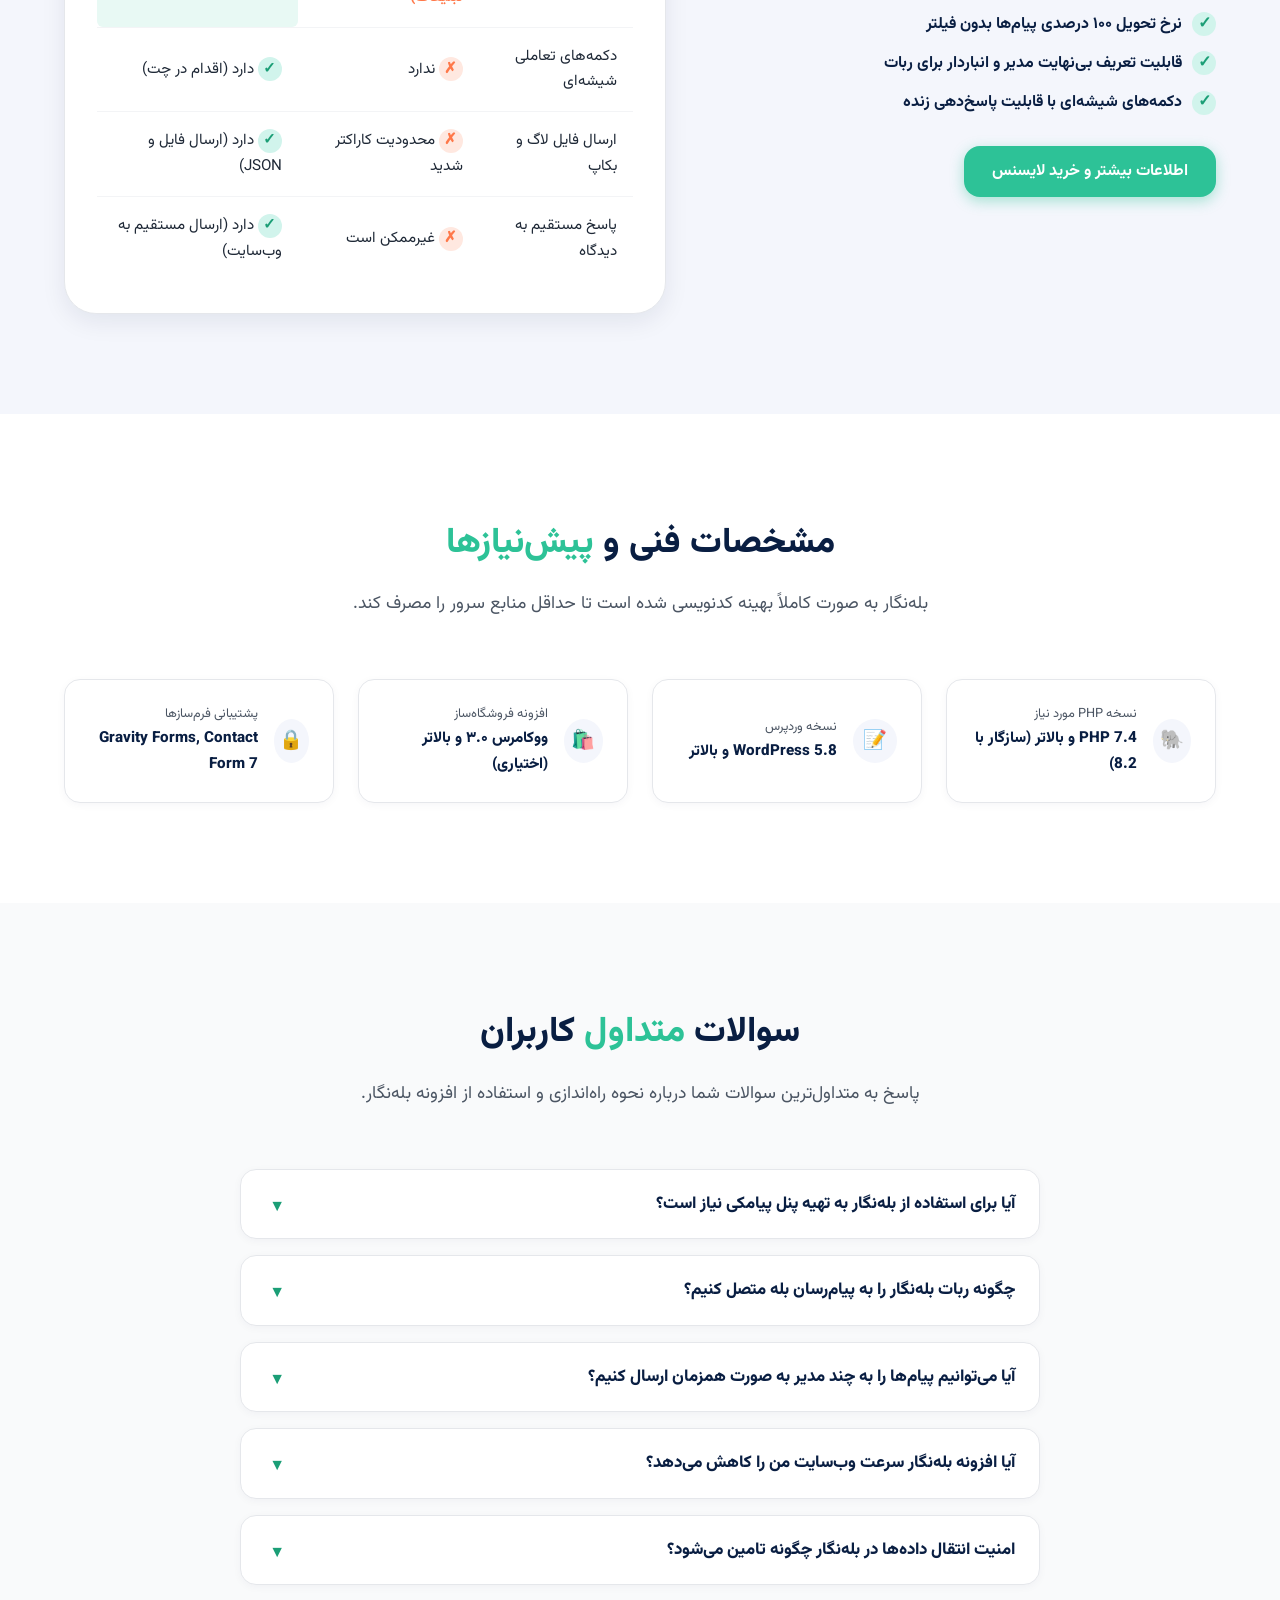
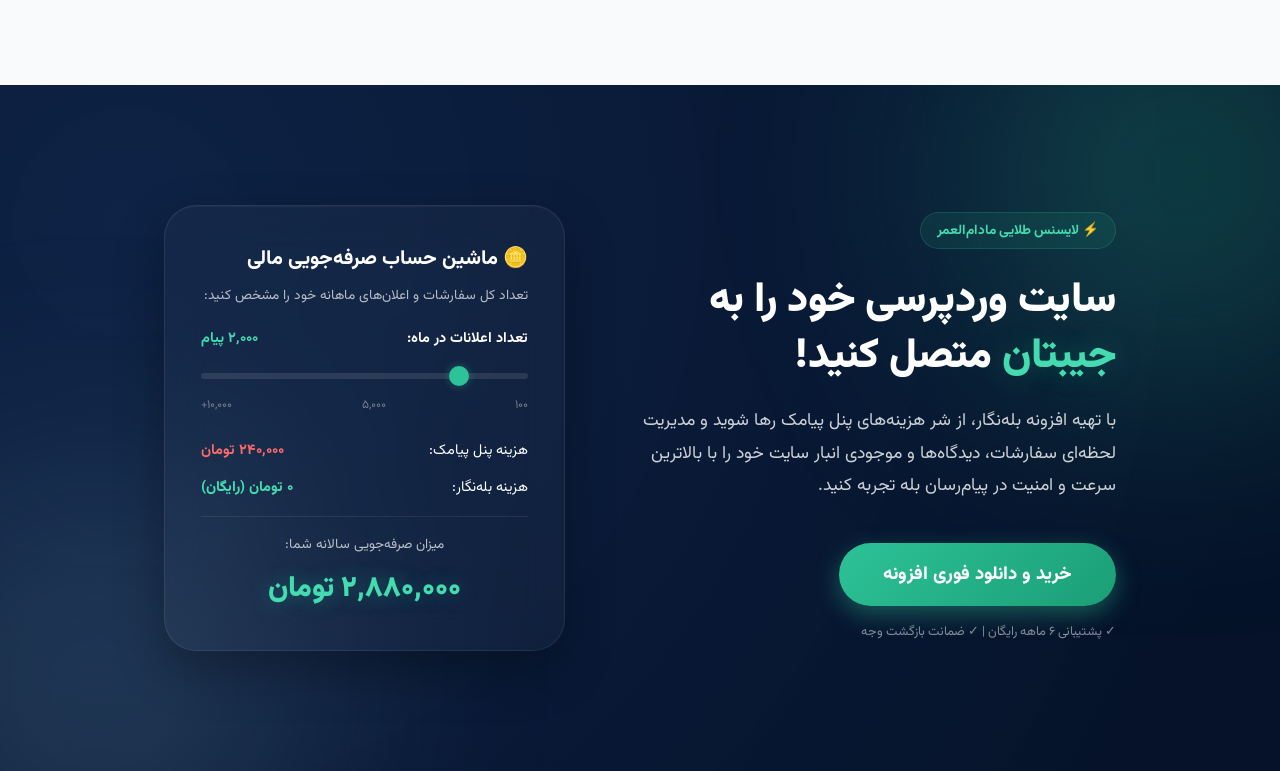
==== commit 77ce41d0: "feat: redesign CTA section to a split layout with an interactive savings calculator" ====
--- a/index.html
+++ b/index.html
@@ -544,31 +544,58 @@
   <!-- --- FINAL CTA SECTION --- -->
   <section class="section-cta" id="cta-section">
     <div class="container">
-      <div class="cta-glass-card">
-        <div class="cta-badge">
-          ⚡ لایسنس طلایی مادام‌العمر
-        </div>
-        <h2 class="cta-title">سایت وردپرسی خود را به <span>جیبتان</span> متصل کنید!</h2>
-        <p class="cta-desc">
-          با تهیه افزونه بله‌نگار، از شر هزینه‌های پنل پیامک رها شوید و مدیریت لحظه‌ای سفارشات، دیدگاه‌ها و موجودی انبار سایت خود را با بالاترین سرعت و امنیت در پیام‌رسان بله تجربه کنید.
-        </p>
+      <div class="cta-grid">
+        <!-- Content Column (Right on Desktop) -->
+        <div class="cta-content-col">
+          <div class="cta-badge">
+            ⚡ لایسنس طلایی مادام‌العمر
+          </div>
+          <h2 class="cta-title">سایت وردپرسی خود را به <span>جیبتان</span> متصل کنید!</h2>
+          <p class="cta-desc">
+            با تهیه افزونه بله‌نگار، از شر هزینه‌های پنل پیامک رها شوید و مدیریت لحظه‌ای سفارشات، دیدگاه‌ها و موجودی انبار سایت خود را با بالاترین سرعت و امنیت در پیام‌رسان بله تجربه کنید.
+          </p>
+          <div style="display: flex; flex-direction: column; gap: 16px; align-items: flex-start; width: 100%;">
+            <a href="#" class="btn btn-cta">خرید و دانلود فوری افزونه</a>
+            <span style="font-size: 0.8rem; color: rgba(255, 255, 255, 0.5);">✓ پشتیبانی ۶ ماهه رایگان | ✓ ضمانت بازگشت وجه</span>
+          </div>
+        </div>
         
-        <div class="cta-benefits">
-          <div class="cta-benefit-item">
-            <span class="cta-benefit-icon">🔌</span>
-            <span>راه‌اندازی در کمتر از ۵ دقیقه</span>
-          </div>
-          <div class="cta-benefit-item">
-            <span class="cta-benefit-icon">🔒</span>
-            <span>اتصال امن دو مرحله‌ای OTP</span>
-          </div>
-          <div class="cta-benefit-item">
-            <span class="cta-benefit-icon">🔄</span>
-            <span>بروزرسانی دائمی و خودکار</span>
-          </div>
-        </div>
-
-        <a href="#" class="btn btn-cta">خرید و دانلود فوری افزونه</a>
+        <!-- Calculator Column (Left on Desktop) -->
+        <div class="cta-calc-col">
+          <div class="calc-card">
+            <h3 class="calc-title">🪙 ماشین حساب صرفه‌جویی مالی</h3>
+            <p class="calc-desc" style="font-size: 0.85rem; color: rgba(255,255,255,0.7); margin-bottom: 20px;">تعداد کل سفارشات و اعلان‌های ماهانه خود را مشخص کنید:</p>
+            
+            <div class="calc-slider-group" style="margin-bottom: 24px;">
+              <div class="calc-slider-header" style="display: flex; justify-content: space-between; font-size: 0.9rem; font-weight: 700; margin-bottom: 10px;">
+                <span>تعداد اعلانات در ماه:</span>
+                <span class="calc-value" id="calc-val-display" style="color: var(--bale-green-light);">۲,۰۰۰ پیام</span>
+              </div>
+              <input type="range" min="100" max="10000" step="100" value="2000" id="calc-slider" class="calc-slider" aria-label="تعداد اعلانات ماهانه">
+              <div class="calc-slider-labels" style="display: flex; justify-content: space-between; font-size: 0.75rem; color: rgba(255,255,255,0.4); margin-top: 6px;">
+                <span>۱۰۰</span>
+                <span>۵,۰۰۰</span>
+                <span>۱۰,۰۰۰+</span>
+              </div>
+            </div>
+
+            <div class="calc-results">
+              <div class="calc-result-row" style="display: flex; justify-content: space-between; margin-bottom: 12px; font-size: 0.9rem;">
+                <span>هزینه پنل پیامک:</span>
+                <span class="calc-result-val text-red" id="calc-sms-cost">۲۴۰,۰۰۰ تومان</span>
+              </div>
+              <div class="calc-result-row" style="display: flex; justify-content: space-between; margin-bottom: 12px; font-size: 0.9rem;">
+                <span>هزینه بله‌نگار:</span>
+                <span class="calc-result-val text-green" style="font-weight: 800; color: var(--bale-green-light);">۰ تومان (رایگان)</span>
+              </div>
+              <div class="calc-divider" style="height: 1px; background: rgba(255,255,255,0.08); margin: 16px 0;"></div>
+              <div class="calc-result-row highlight" style="display: flex; flex-direction: column; gap: 8px; align-items: center; text-align: center; margin-top: 10px;">
+                <span style="font-size: 0.85rem; color: rgba(255,255,255,0.7);">میزان صرفه‌جویی سالانه شما:</span>
+                <span class="calc-total-savings" id="calc-total-savings" style="font-size: 1.8rem; font-weight: 900; color: var(--bale-green-light); text-shadow: 0 0 20px var(--bale-green-glow);">۲,۸۸۰,۰۰۰ تومان</span>
+              </div>
+            </div>
+          </div>
+        </div>
       </div>
     </div>
   </section>
--- a/assets/css/style.css
+++ b/assets/css/style.css
@@ -1146,20 +1146,18 @@
 }
 
 .faq-body {
-  display: grid;
-  grid-template-rows: 0fr;
-  transition: grid-template-rows 0.35s ease-in-out;
+  max-height: 0;
   overflow: hidden;
+  transition: max-height 0.3s cubic-bezier(0.4, 0, 0.2, 1);
 }
 
 .faq-content {
-  min-height: 0;
   padding: 0 24px 20px;
   font-size: 0.95rem;
   color: var(--gray-600);
   line-height: 1.7;
   border-top: 1px solid transparent;
-  transition: border-color 0.35s ease-in-out;
+  transition: border-color 0.3s ease-in-out;
 }
 
 .faq-item.open {
@@ -1171,7 +1169,7 @@
 }
 
 .faq-item.open .faq-body {
-  grid-template-rows: 1fr;
+  max-height: 140px;
 }
 
 .faq-item.open .faq-content {
@@ -1217,29 +1215,22 @@
 .section-cta .container {
   position: relative;
   z-index: 2;
-  max-width: 900px;
-}
-
-.cta-glass-card {
-  background: rgba(255, 255, 255, 0.02);
-  border: 1px solid rgba(255, 255, 255, 0.08);
-  border-radius: var(--radius-xl);
-  padding: 60px 40px;
-  backdrop-filter: blur(24px);
-  box-shadow: 0 30px 60px rgba(0, 0, 0, 0.25), inset 0 1px 0 rgba(255, 255, 255, 0.05);
-  text-align: center;
-  position: relative;
-  overflow: hidden;
-}
-
-.cta-glass-card::before {
-  content: '';
-  position: absolute;
-  top: 0;
-  left: 0;
+  max-width: 1000px;
+}
+
+.cta-grid {
+  display: grid;
+  grid-template-columns: 1.1fr 0.9fr;
+  gap: 60px;
+  align-items: center;
+  text-align: right;
   width: 100%;
-  height: 4px;
-  background: linear-gradient(90deg, var(--bale-green) 0%, var(--bale-blue-light) 100%);
+}
+
+.cta-content-col {
+  display: flex;
+  flex-direction: column;
+  align-items: flex-start;
 }
 
 .cta-badge {
@@ -1270,39 +1261,10 @@
 }
 
 .cta-desc {
-  font-size: 1.15rem;
+  font-size: 1.1rem;
   color: rgba(255, 255, 255, 0.8);
   margin-bottom: 40px;
   line-height: 1.85;
-  max-width: 720px;
-  margin-left: auto;
-  margin-right: auto;
-}
-
-.cta-benefits {
-  display: flex;
-  justify-content: center;
-  gap: 20px;
-  margin-bottom: 40px;
-  flex-wrap: wrap;
-}
-
-.cta-benefit-item {
-  display: flex;
-  align-items: center;
-  gap: 8px;
-  font-size: 0.9rem;
-  font-weight: 700;
-  color: rgba(255, 255, 255, 0.9);
-  background: rgba(255, 255, 255, 0.03);
-  padding: 8px 18px;
-  border-radius: 100px;
-  border: 1px solid rgba(255, 255, 255, 0.05);
-}
-
-.cta-benefit-icon {
-  color: var(--bale-green);
-  font-size: 1.1rem;
 }
 
 .btn-cta {
@@ -1346,6 +1308,68 @@
   100% { left: 150%; }
 }
 
+/* Calculator Card Styles */
+.calc-card {
+  background: rgba(255, 255, 255, 0.03);
+  border: 1px solid rgba(255, 255, 255, 0.08);
+  border-radius: var(--radius-xl);
+  padding: 36px;
+  backdrop-filter: blur(20px);
+  box-shadow: 0 20px 50px rgba(0, 0, 0, 0.3), inset 0 1px 0 rgba(255,255,255,0.05);
+}
+
+.calc-title {
+  font-size: 1.25rem;
+  font-weight: 800;
+  color: var(--white);
+  margin-bottom: 8px;
+}
+
+.calc-slider {
+  -webkit-appearance: none;
+  appearance: none;
+  width: 100%;
+  height: 6px;
+  border-radius: 5px;
+  background: rgba(255, 255, 255, 0.1);
+  outline: none;
+  margin: 10px 0;
+}
+
+.calc-slider::-webkit-slider-thumb {
+  -webkit-appearance: none;
+  appearance: none;
+  width: 20px;
+  height: 20px;
+  border-radius: 50%;
+  background: var(--bale-green);
+  cursor: pointer;
+  box-shadow: 0 0 10px var(--bale-green-glow);
+  transition: transform var(--transition-fast);
+}
+
+.calc-slider::-webkit-slider-thumb:hover {
+  transform: scale(1.2);
+}
+
+.calc-slider::-moz-range-thumb {
+  width: 20px;
+  height: 20px;
+  border-radius: 50%;
+  background: var(--bale-green);
+  cursor: pointer;
+  box-shadow: 0 0 10px var(--bale-green-glow);
+  transition: transform var(--transition-fast);
+}
+
+.calc-slider::-moz-range-thumb:hover {
+  transform: scale(1.2);
+}
+
+.text-red {
+  color: #ff6b6b;
+  font-weight: 700;
+}
 
 /* --- FOOTER --- */
 .footer {
@@ -1445,6 +1469,20 @@
   .comparison-info {
     align-items: center;
     text-align: center;
+  }
+
+  .cta-grid {
+    grid-template-columns: 1fr;
+    gap: 40px;
+    text-align: center;
+  }
+
+  .cta-content-col {
+    align-items: center;
+  }
+
+  .cta-content-col div {
+    align-items: center !important;
   }
 }
 
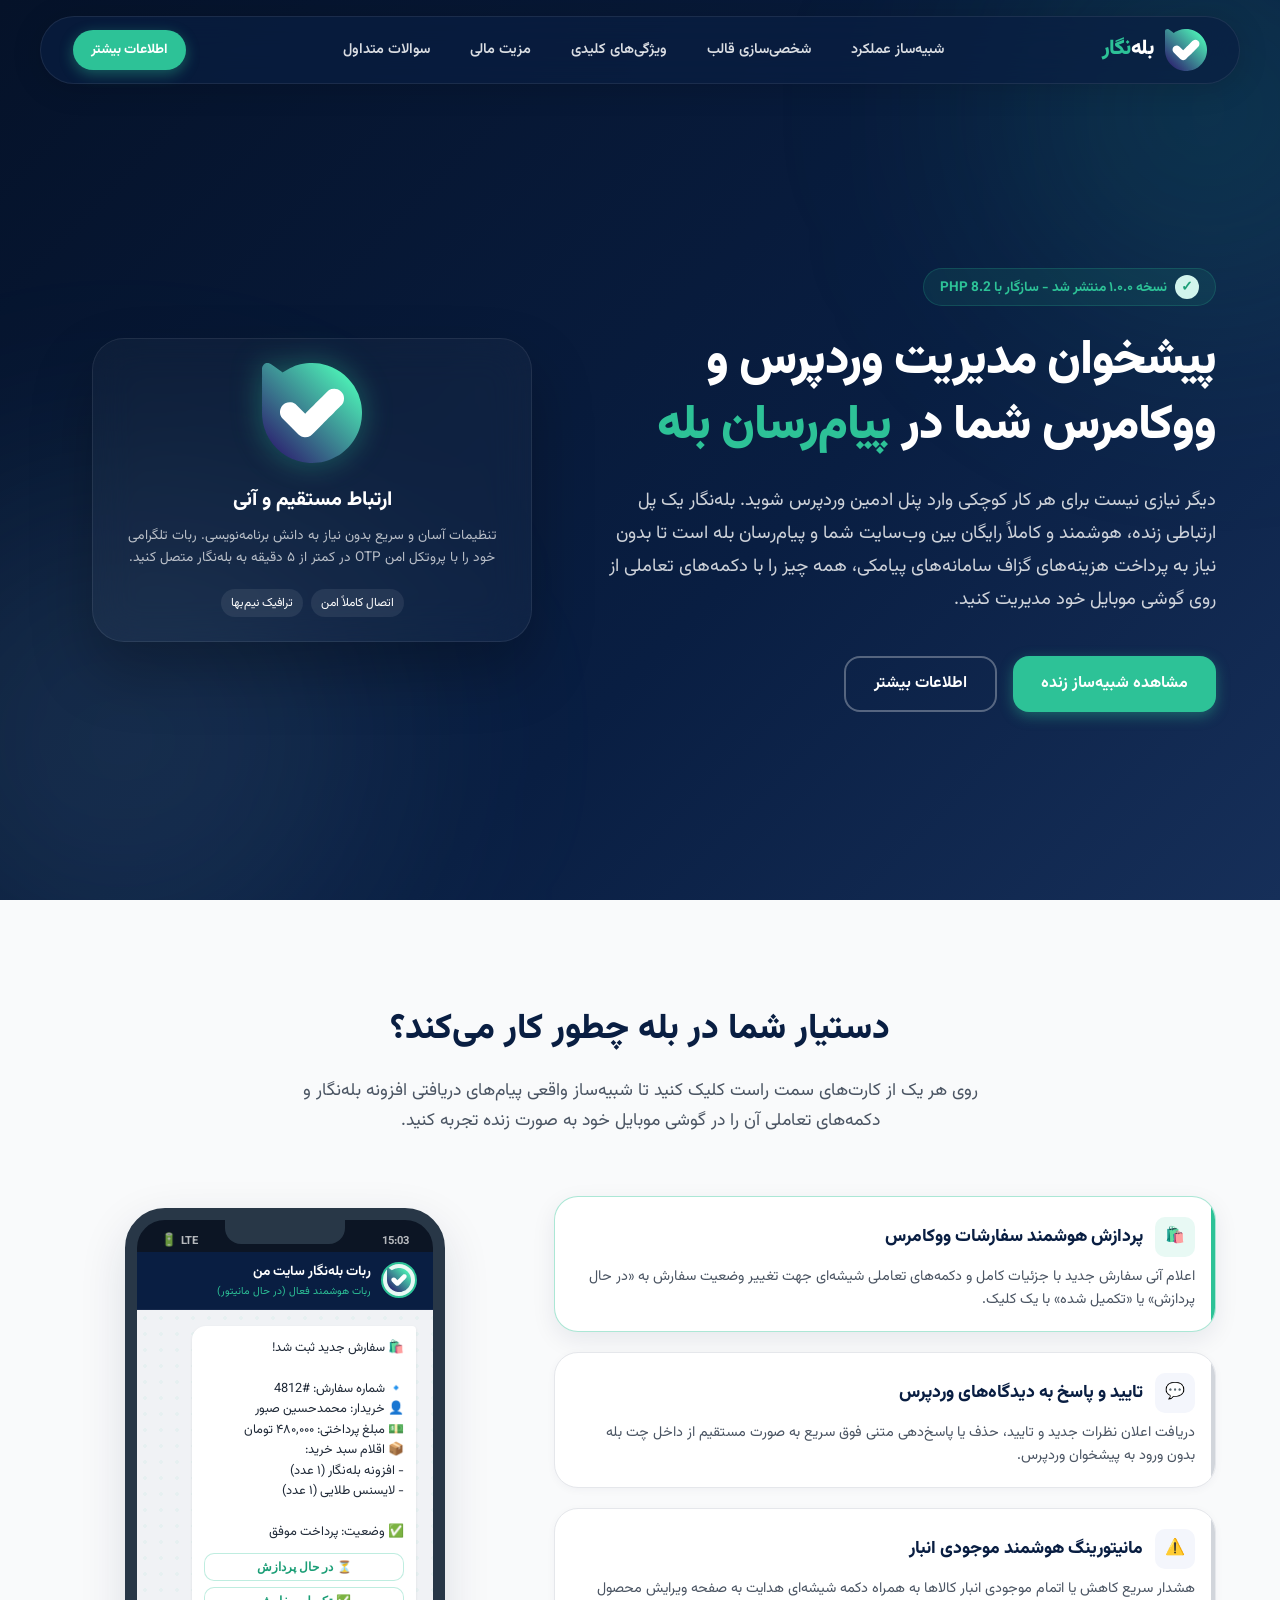
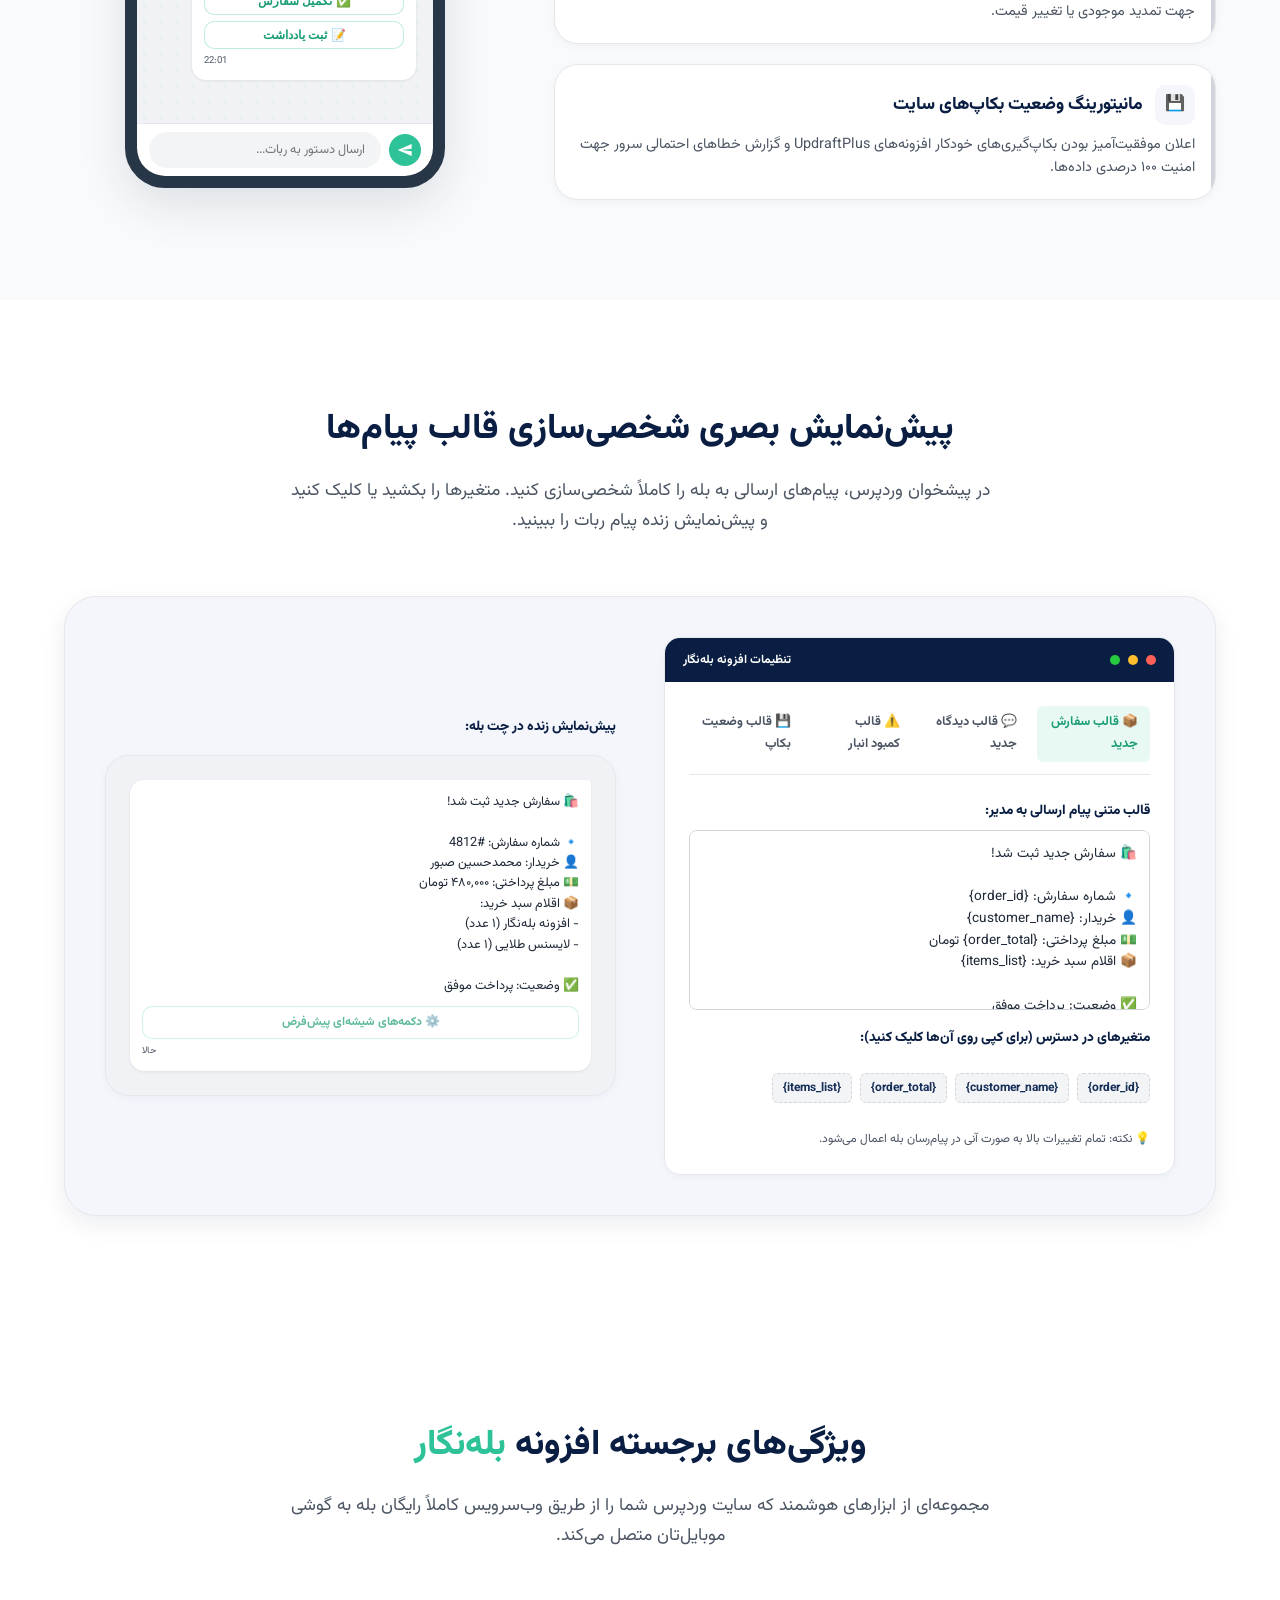
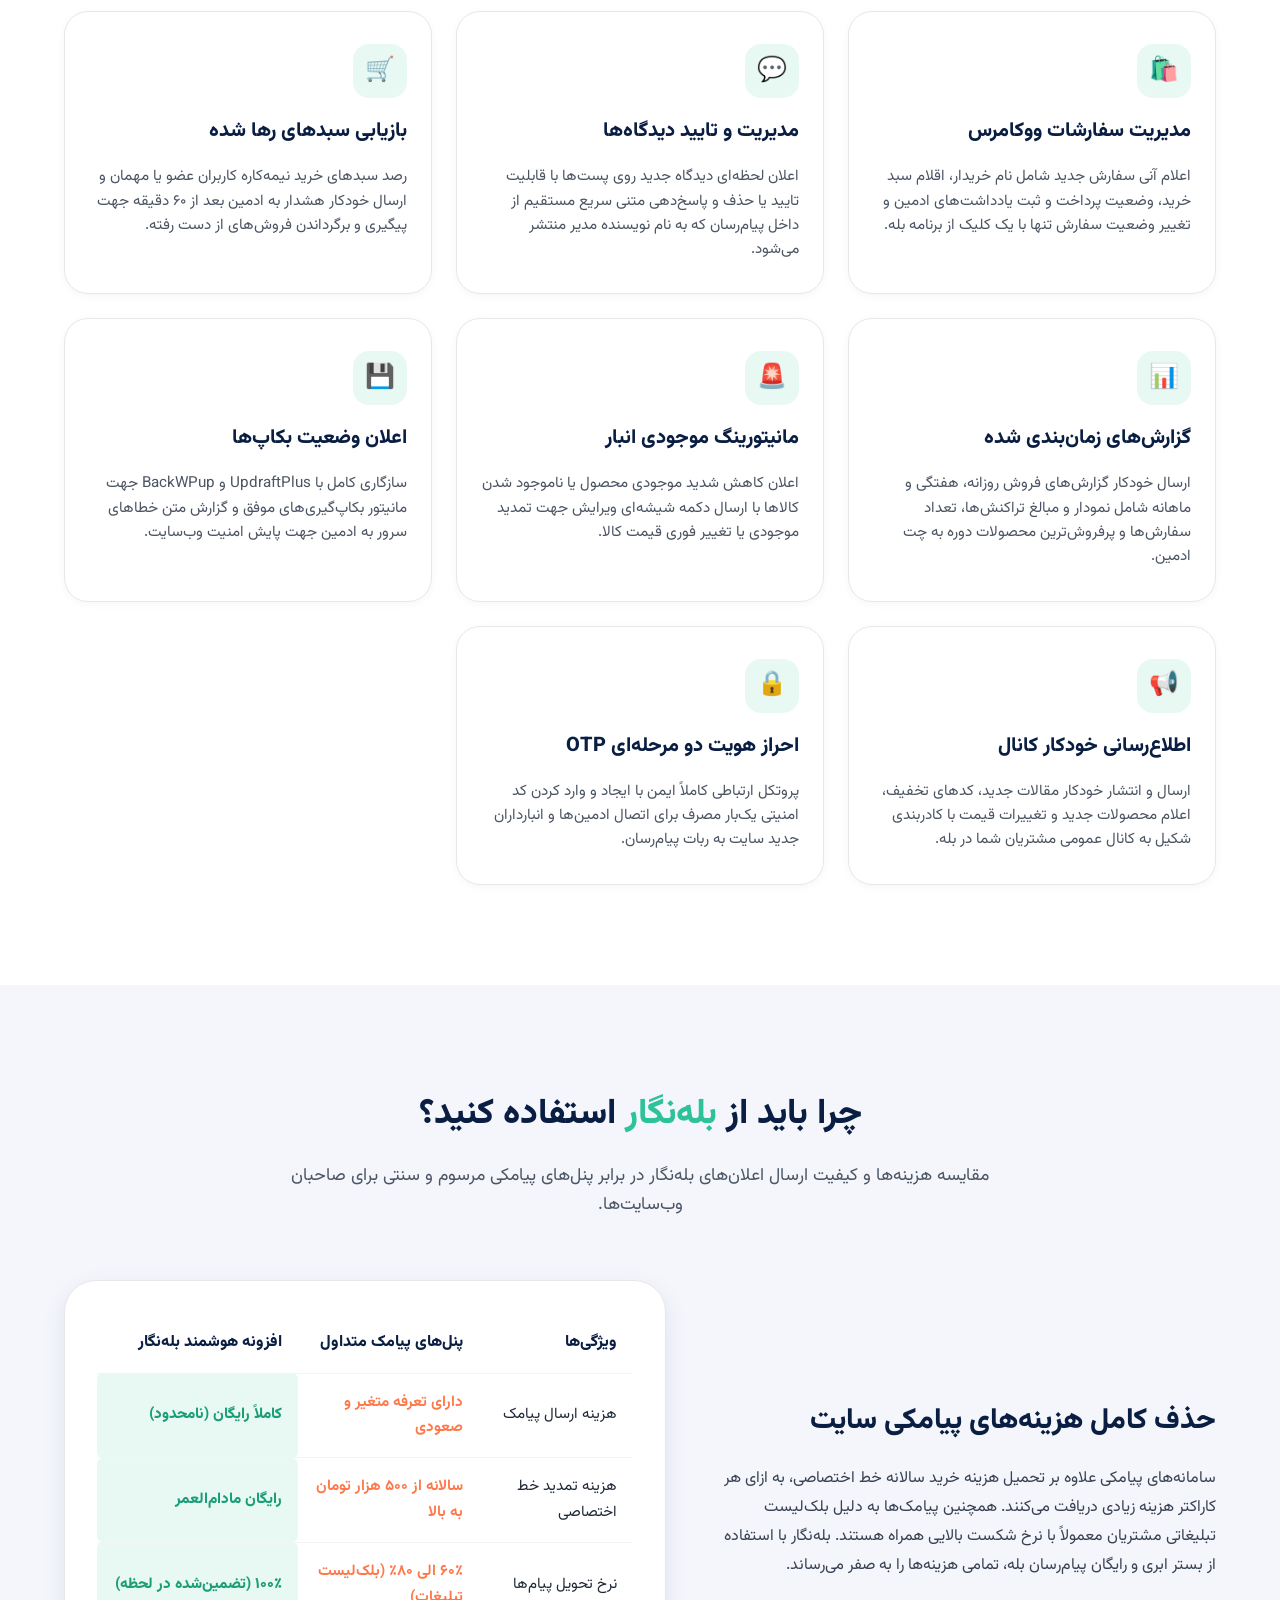
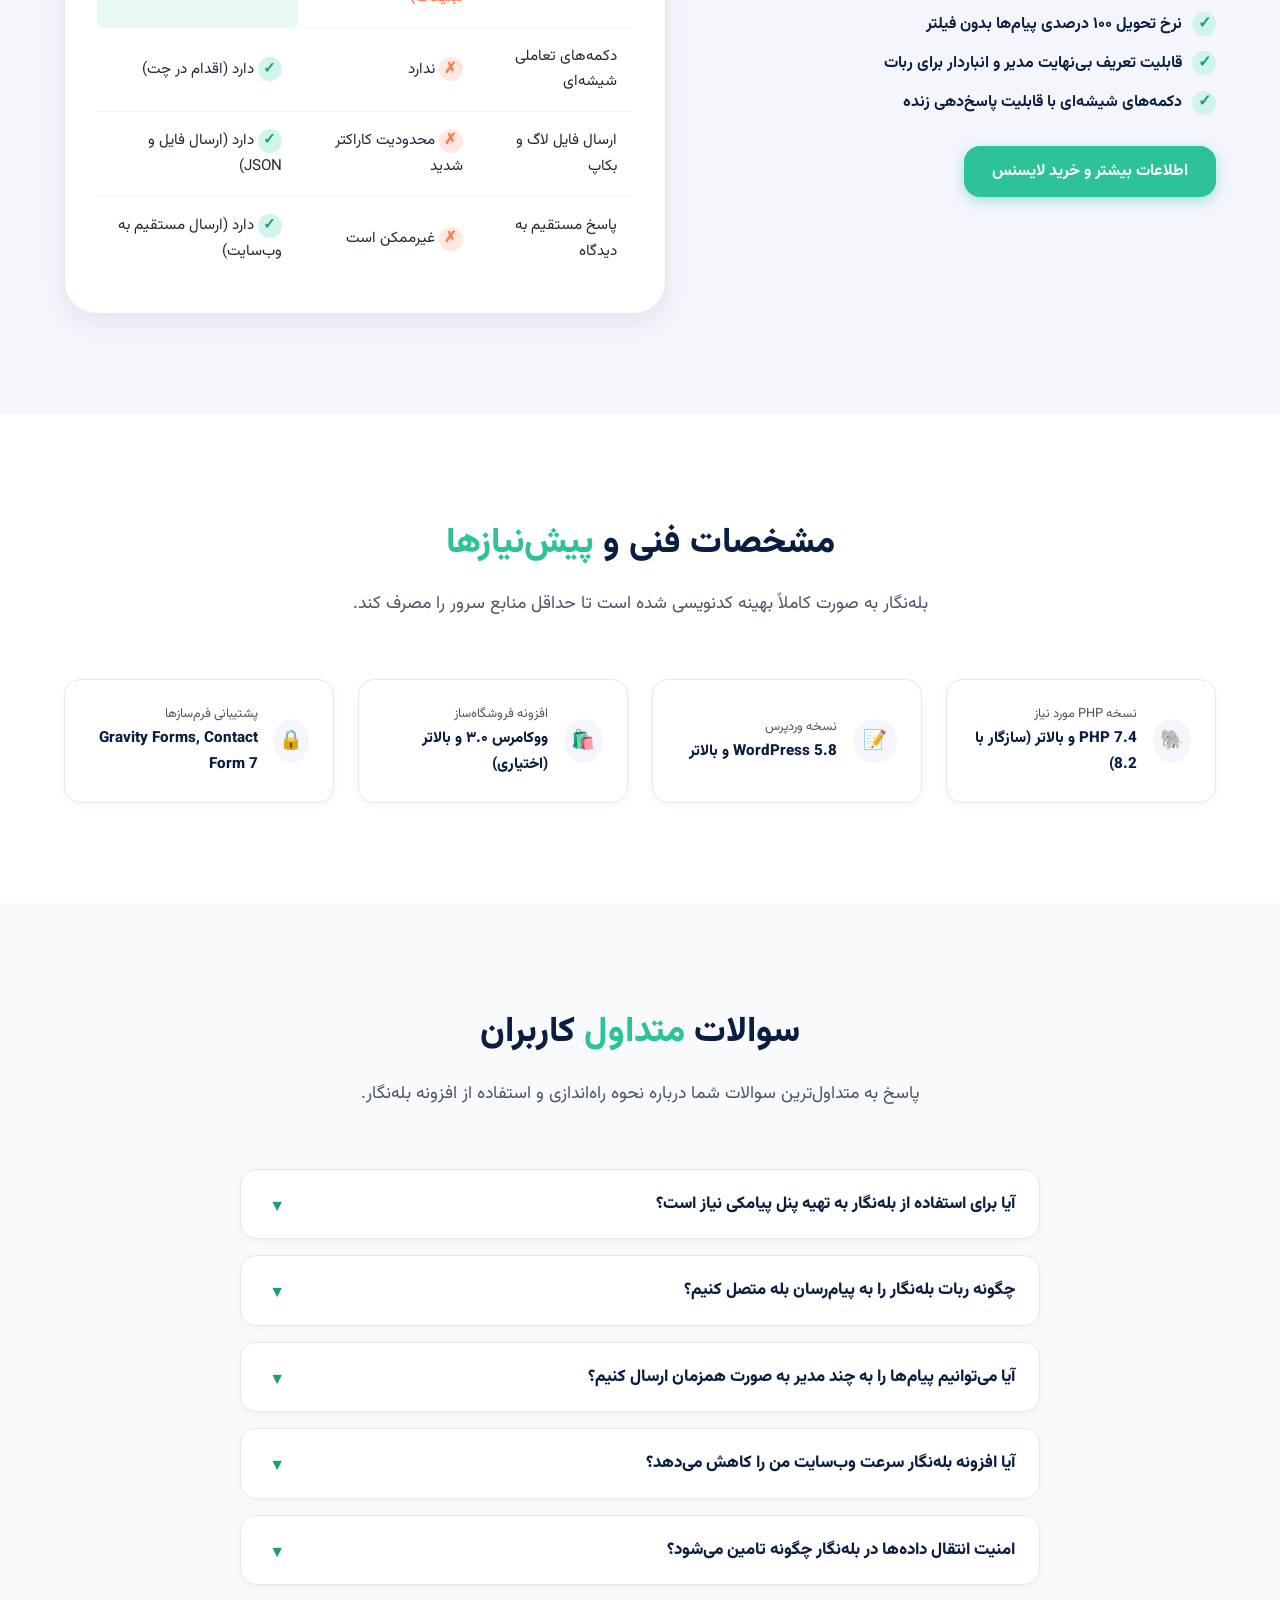
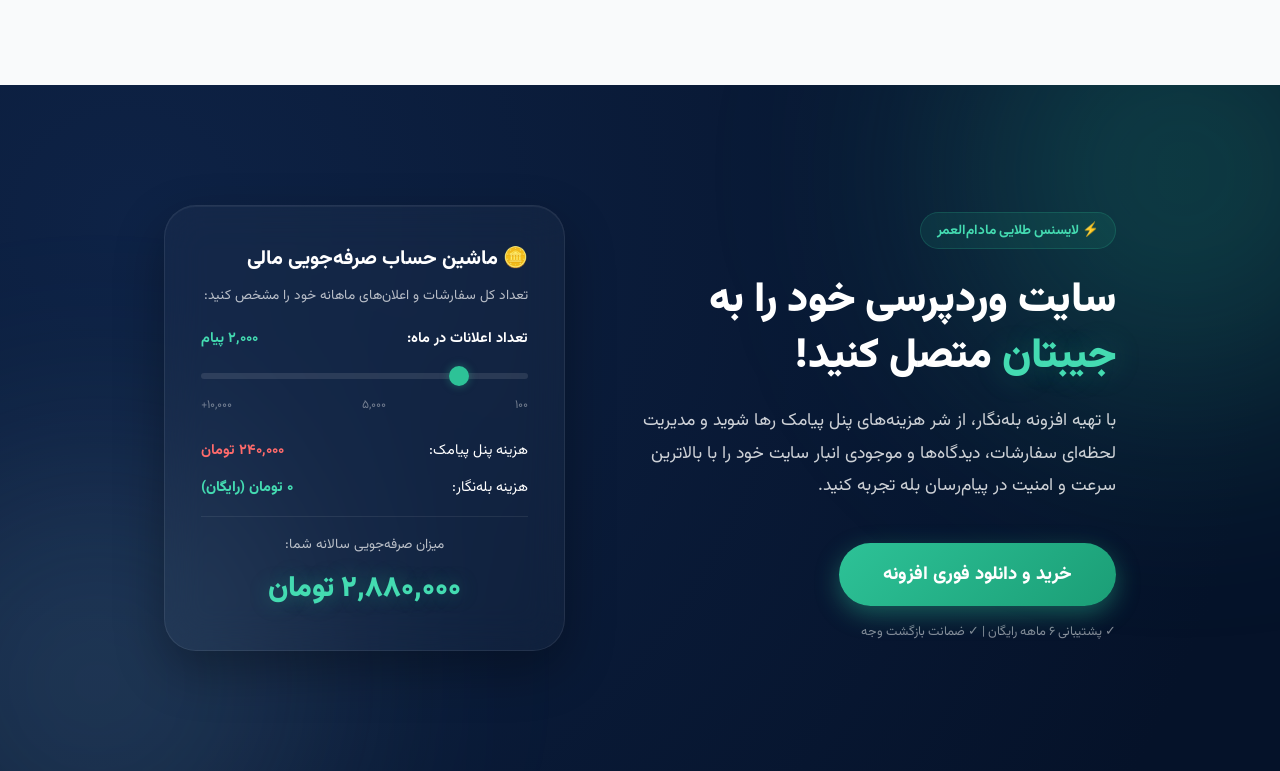
==== commit f5aac56e: "fix: resolve FAQ accordion layout alignment and content clipping using CSS Grid rows" ====
--- a/index.html
+++ b/index.html
@@ -485,7 +485,9 @@
           </div>
           <div class="faq-body">
             <div class="faq-content">
-              خیر، به هیچ وجه. بله‌نگار پیام‌های خود را در بستر وب‌سرویس رایگان (Bot API) پیام‌رسان بله ارسال می‌کند. تمامی اعلان‌ها کاملاً رایگان هستند و هیچ هزینه‌ای در بر نخواهند داشت.
+              <div class="faq-inner">
+                خیر، به هیچ وجه. بله‌نگار پیام‌های خود را در بستر وب‌سرویس رایگان (Bot API) پیام‌رسان بله ارسال می‌کند. تمامی اعلان‌ها کاملاً رایگان هستند و هیچ هزینه‌ای در بر نخواهند داشت.
+              </div>
             </div>
           </div>
         </div>
@@ -497,7 +499,9 @@
           </div>
           <div class="faq-body">
             <div class="faq-content">
-              این کار بسیار آسان است. کافی است به ربات رسمی «بازوی‌ساز» بله (BotFather بله) بروید و یک بازو (ربات) جدید بسازید. توکن دریافتی را در فیلد مربوطه در تنظیمات افزونه قرار دهید و سپس دکمه اتصال امن OTP را بزنید تا ربات شما در کمتر از یک دقیقه متصل و فعال شود.
+              <div class="faq-inner">
+                این کار بسیار آسان است. کافی است به ربات رسمی «بازوی‌ساز» بله (BotFather بله) بروید و یک بازو (ربات) جدید بسازید. توکن دریافتی را در فیلد مربوطه در تنظیمات افزونه قرار دهید و سپس دکمه اتصال امن OTP را بزنید تا ربات شما در کمتر از یک دقیقه متصل و فعال شود.
+              </div>
             </div>
           </div>
         </div>
@@ -509,7 +513,9 @@
           </div>
           <div class="faq-body">
             <div class="faq-content">
-              بله. شما می‌توانید در پنل تنظیمات افزونه بله‌نگار، شناسه‌ کاربری (Chat ID) چندین ادمین یا انباردار را ثبت کنید. هر کدام از مدیران متصل، اعلان‌ها را دریافت کرده و می‌توانند به صورت تعاملی وضعیت سفارش‌ها یا دیدگاه‌ها را ویرایش کنند.
+              <div class="faq-inner">
+                بله. شما می‌توانید در پنل تنظیمات افزونه بله‌نگار، شناسه‌ کاربری (Chat ID) چندین ادمین یا انباردار را ثبت کنید. هر کدام از مدیران متصل، اعلان‌ها را دریافت کرده و می‌توانند به صورت تعاملی وضعیت سفارش‌ها یا دیدگاه‌ها را ویرایش کنند.
+              </div>
             </div>
           </div>
         </div>
@@ -521,7 +527,9 @@
           </div>
           <div class="faq-body">
             <div class="faq-content">
-              خیر. کدهای این افزونه کاملاً بهینه‌سازی شده و از توابع غیرهمگام (Asynchronous Requests) برای تبادل اطلاعات با سرورهای بله استفاده می‌کنند. این فرآیند کوچک‌ترین تاثیری روی سرعت لود صفحات سایت برای خریداران نهایی نخواهد داشت.
+              <div class="faq-inner">
+                خیر. کدهای این افزونه کاملاً بهینه‌سازی شده و از توابع غیرهمگام (Asynchronous Requests) برای تبادل اطلاعات با سرورهای بله استفاده می‌کنند. این فرآیند کوچک‌ترین تاثیری روی سرعت لود صفحات سایت برای خریداران نهایی نخواهد داشت.
+              </div>
             </div>
           </div>
         </div>
@@ -533,7 +541,9 @@
           </div>
           <div class="faq-body">
             <div class="faq-content">
-              بله‌نگار از توکن‌های رمزنگاری شده اختصاصی بله استفاده می‌کند. همچنین فرآیند اتصال ادمین‌ها تنها با وارد کردن کد امنیتی یک‌بار مصرف (OTP) با مدت اعتبار یک دقیقه‌ای انجام می‌شود. تمام دستورات بازگشتی از پیام‌رسان نیز توسط متدهای ضد هک وردپرس (Nonces/Sanitization) اعتبارسنجی می‌شوند.
+              <div class="faq-inner">
+                بله‌نگار از توکن‌های رمزنگاری شده اختصاصی بله استفاده می‌کند. همچنین فرآیند اتصال ادمین‌ها تنها با وارد کردن کد امنیتی یک‌بار مصرف (OTP) با مدت اعتبار یک دقیقه‌ای انجام می‌شود. تمام دستورات بازگشتی از پیام‌رسان نیز توسط متدهای ضد هک وردپرس (Nonces/Sanitization) اعتبارسنجی می‌شوند.
+              </div>
             </div>
           </div>
         </div>
--- a/assets/css/style.css
+++ b/assets/css/style.css
@@ -1146,18 +1146,23 @@
 }
 
 .faq-body {
-  max-height: 0;
+  display: grid;
+  grid-template-rows: 0fr;
+  transition: grid-template-rows 0.35s cubic-bezier(0.4, 0, 0.2, 1);
   overflow: hidden;
-  transition: max-height 0.3s cubic-bezier(0.4, 0, 0.2, 1);
 }
 
 .faq-content {
+  min-height: 0;
+}
+
+.faq-inner {
   padding: 0 24px 20px;
   font-size: 0.95rem;
   color: var(--gray-600);
   line-height: 1.7;
   border-top: 1px solid transparent;
-  transition: border-color 0.3s ease-in-out;
+  transition: border-color 0.35s ease-in-out;
 }
 
 .faq-item.open {
@@ -1169,10 +1174,10 @@
 }
 
 .faq-item.open .faq-body {
-  max-height: 140px;
-}
-
-.faq-item.open .faq-content {
+  grid-template-rows: 1fr;
+}
+
+.faq-item.open .faq-inner {
   border-top-color: var(--gray-100);
 }
 
